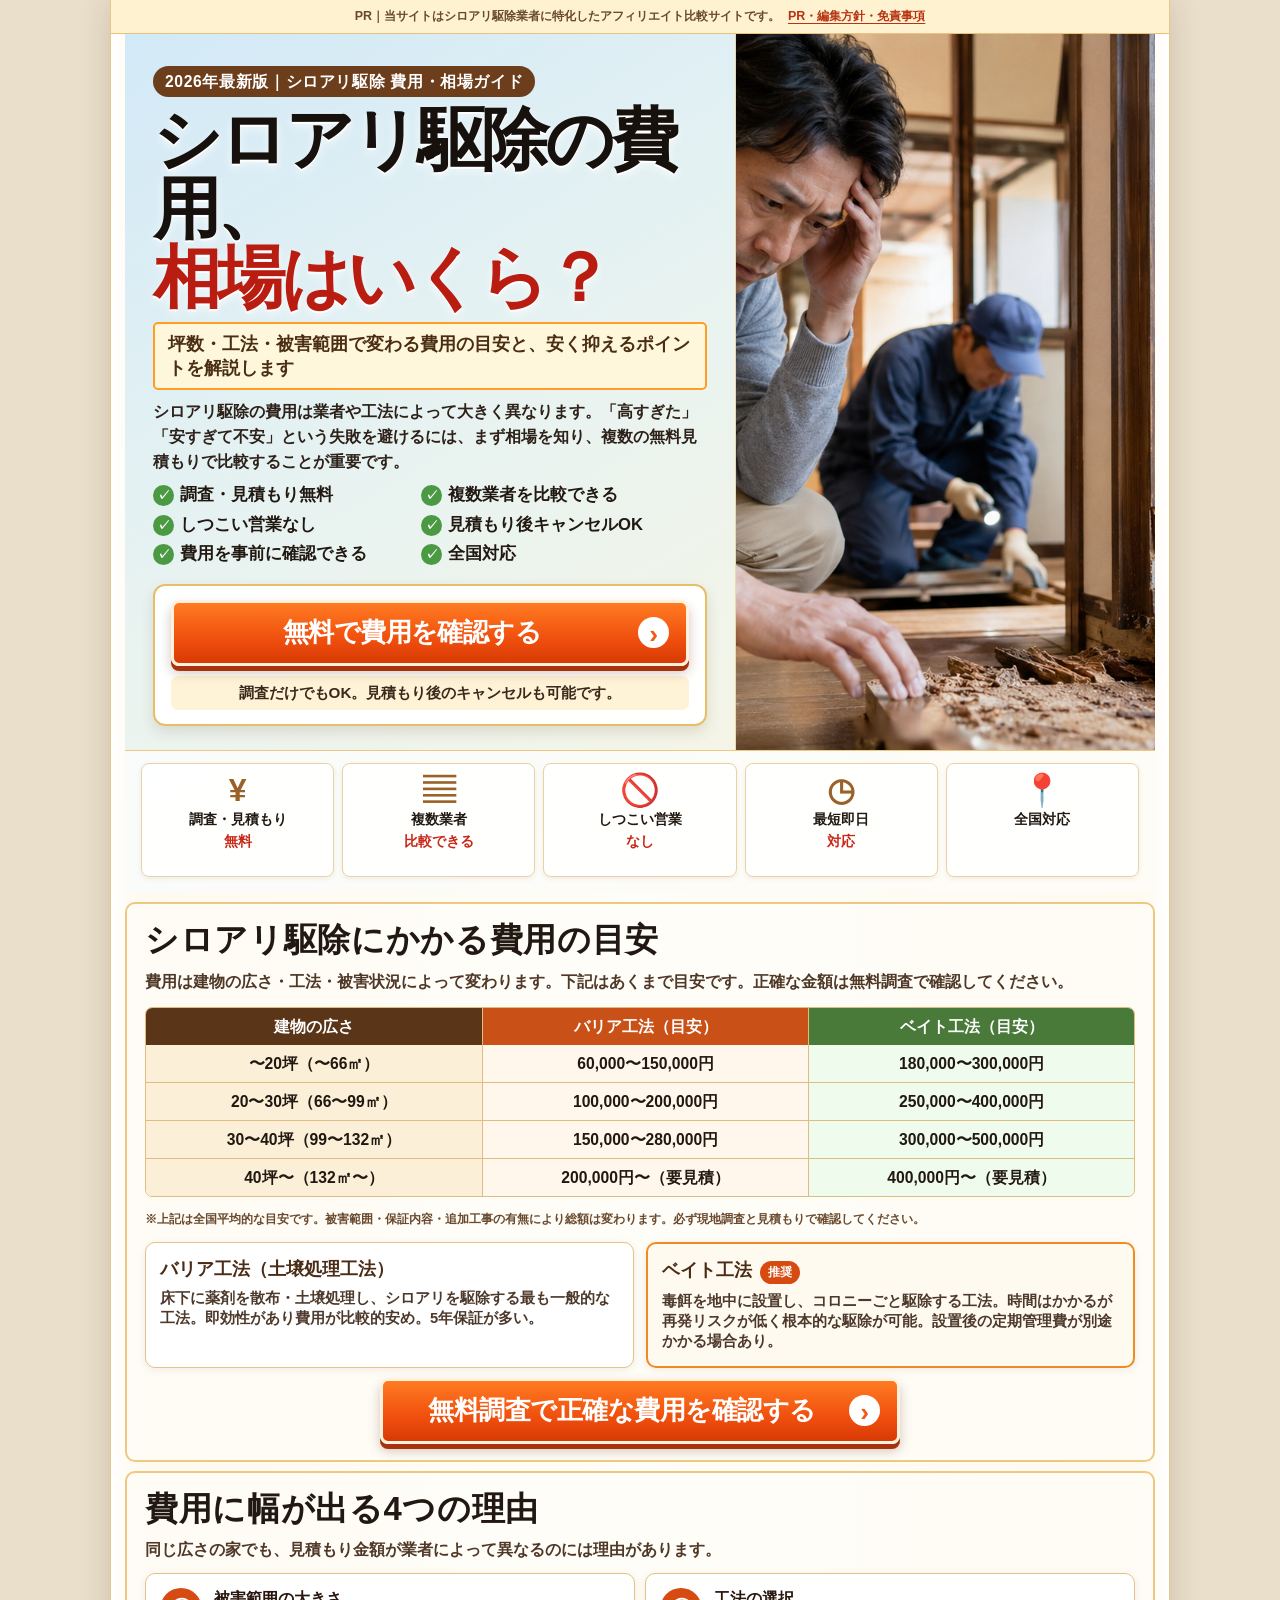
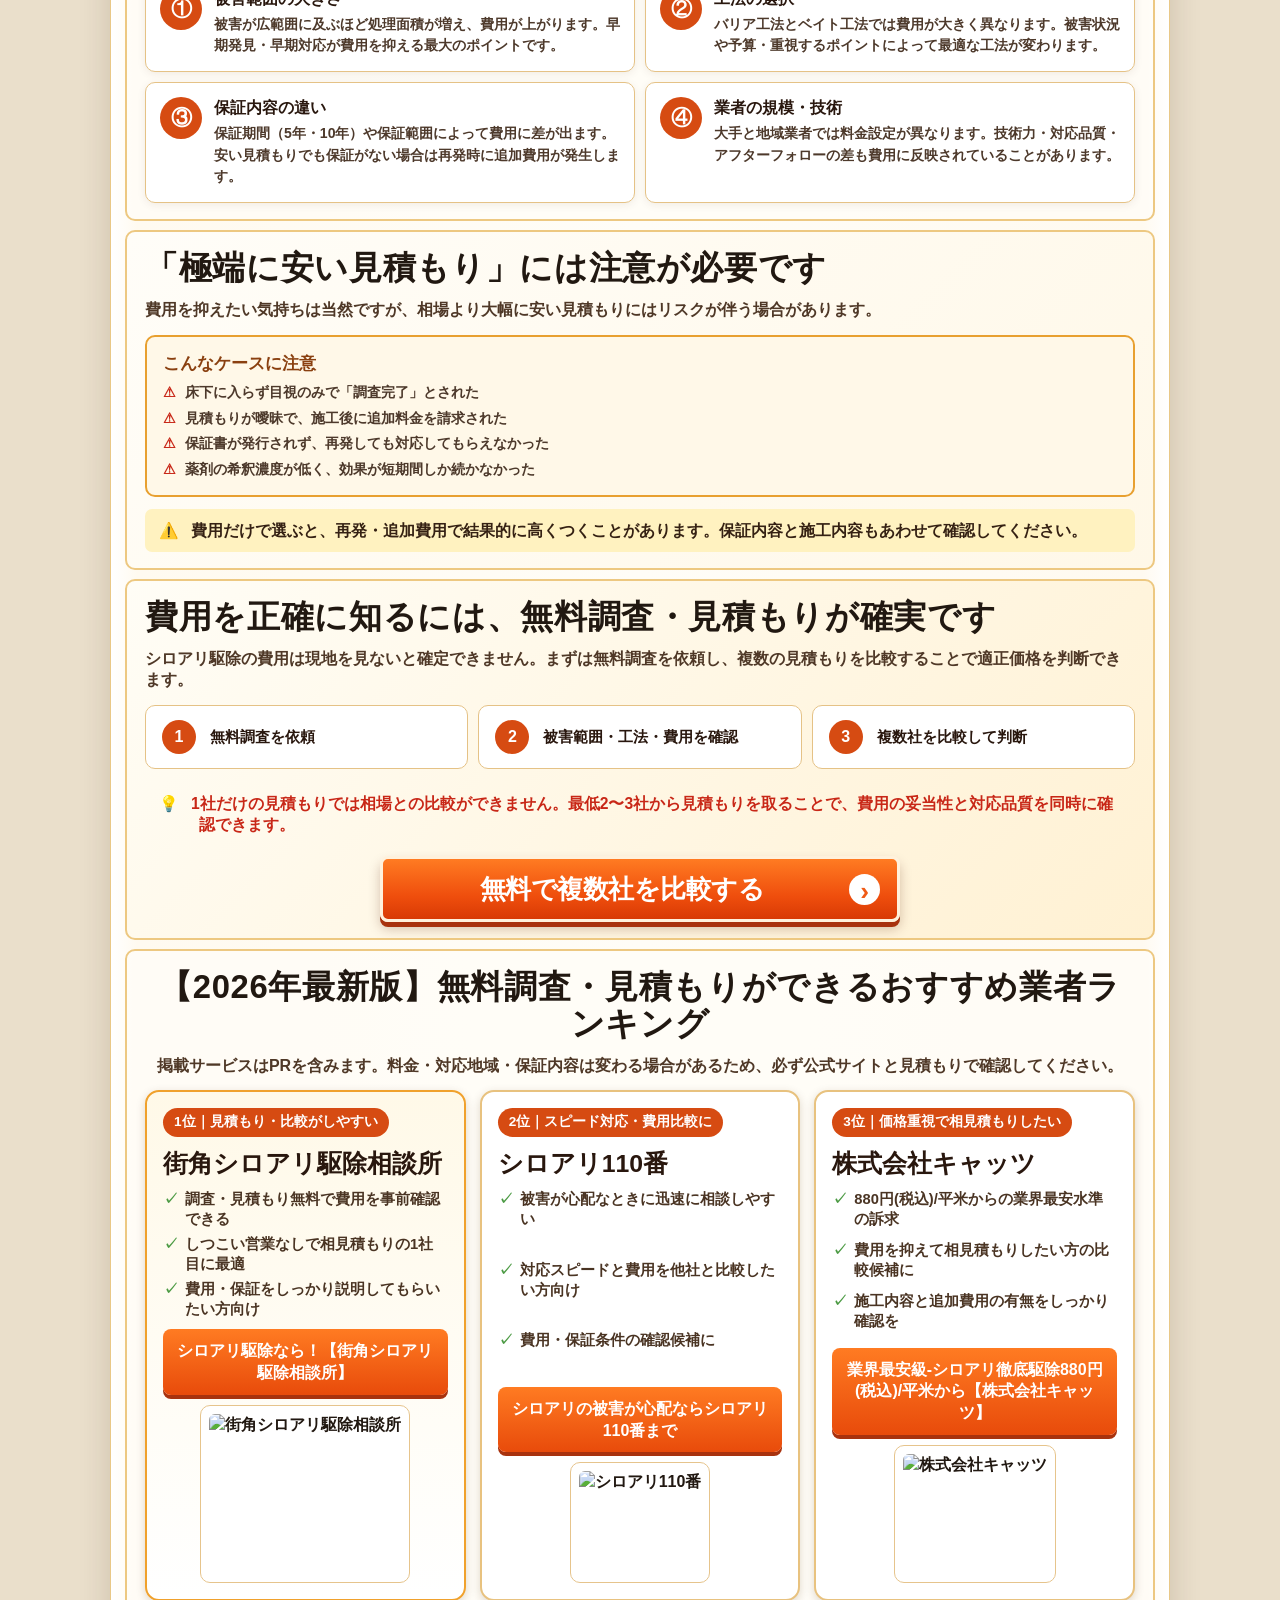
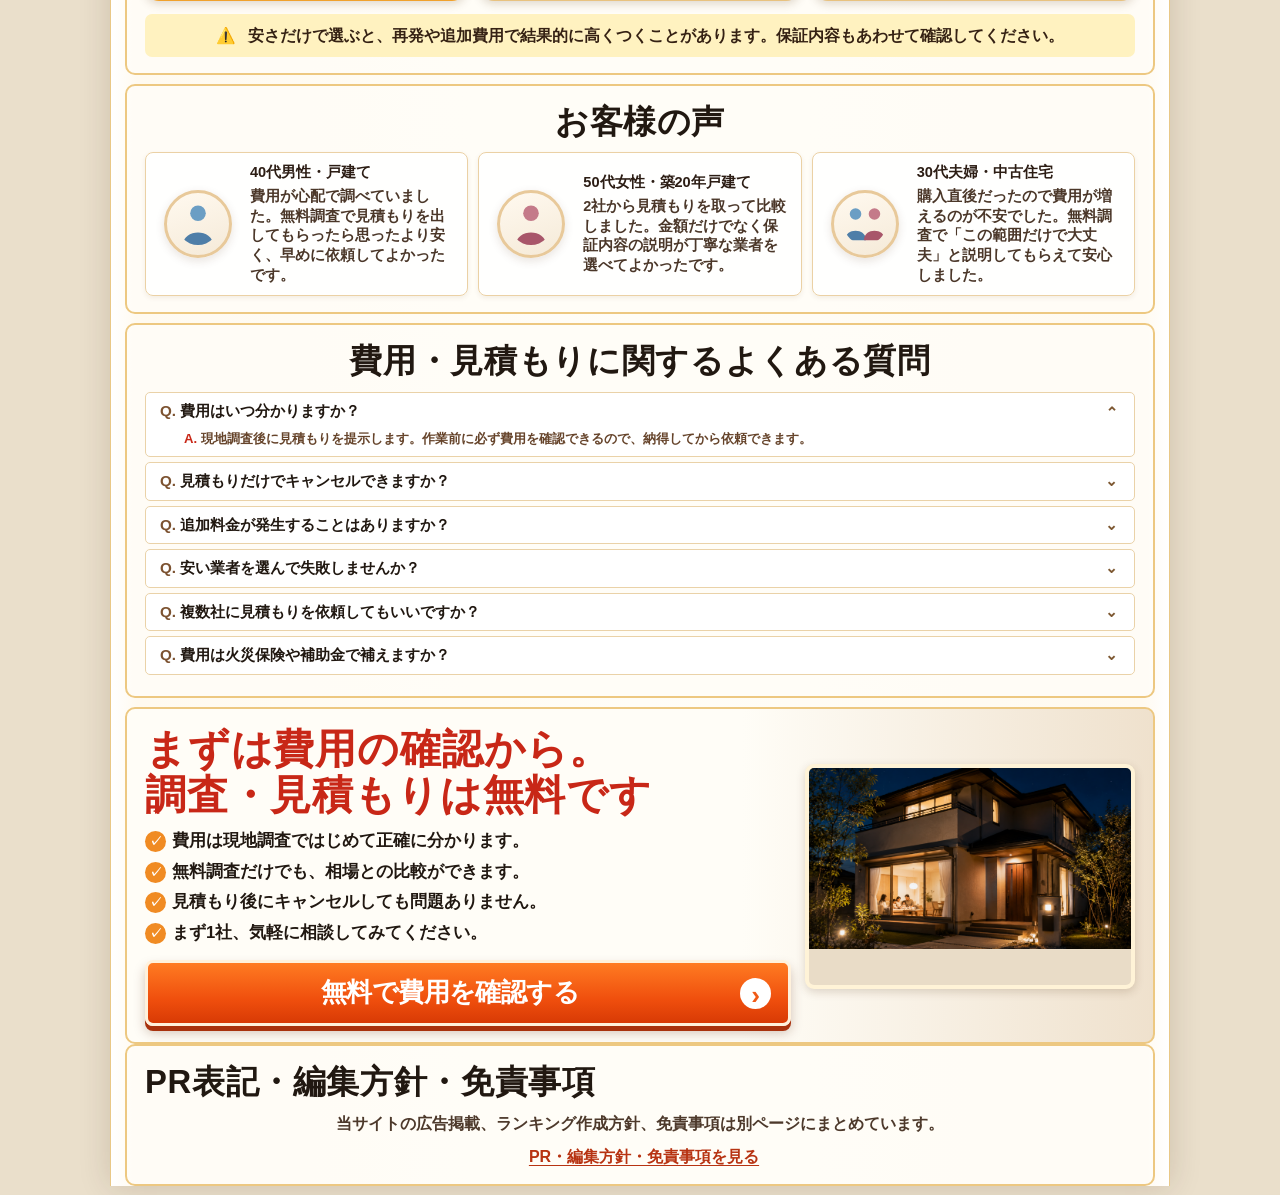
==== cost.html @ bb2f39ac "fix: A8アフィリンクのクリック遷移を確実化（報酬取りこぼし防止） gtag_report_conversion が return false で href 遷移をブロックし、 Google広告タ" ====
<!doctype html>
<html lang="ja">
  <head>
    <meta charset="utf-8" />
    <meta name="viewport" content="width=device-width, initial-scale=1" />
    <meta
      name="description"
      content="シロアリ駆除の費用・相場【2026年最新版】。坪数別・工法別の目安金額、費用が変わる理由、安く抑えるコツを解説。無料調査・見積もり比較はこちら。"
    />
    <title>シロアリ駆除の費用・相場【2026年最新版】いくらかかる？無料見積もり比較</title>
    <!-- Google tag (gtag.js) -->
    <script async src="https://www.googletagmanager.com/gtag/js?id=AW-18146496318"></script>
    <script>
      window.dataLayer = window.dataLayer || [];
      function gtag(){dataLayer.push(arguments);}
      gtag('js', new Date());
      gtag('config', 'AW-18146496318');
      gtag('config', 'G-5M4MMZRL4E');
      function gtag_report_conversion(url) {
        gtag('event', 'conversion', {
          'send_to': 'AW-18146496318/rhz1CN7-rr4cEL6e9sxD'
        });
        gtag('event', 'click', {'event_category': 'affiliate', 'event_label': 'gaichu-cost'});
        // href遷移はブロックしない（A8クリックを確実に飛ばす）
      }
    </script>
    <link rel="stylesheet" href="styles.css" />
    <style>
      /* cost LP 専用 */
      .cost-table { margin: 14px 0; }
      .cost-table th, .cost-table td { font-size: clamp(.78rem, 2.1vw, .98rem); padding: 8px 6px; }
      .cost-table thead th { background: #5a3518; color: #fff; }
      .cost-table thead th:nth-child(2) { background: #c95118; }
      .cost-table thead th:nth-child(3) { background: #4a7a3a; }
      .cost-table tbody td:nth-child(2) { background: rgba(255,238,210,.45); }
      .cost-table tbody td:nth-child(3) { background: rgba(220,245,215,.45); }
      .cost-note { margin: 8px 0 0; color: #6a4a2e; font-size: .78rem; font-weight: 700; }
      .reason-grid { display: grid; gap: 10px; margin-top: 12px; }
      .reason-card { display: flex; gap: 12px; align-items: flex-start; padding: 14px; background: #fff; border: 1px solid #e5c286; border-radius: 10px; box-shadow: 0 2px 8px rgba(78,42,13,.08); }
      .reason-icon { flex: 0 0 auto; display: grid; place-items: center; width: 42px; height: 42px; color: #fff; font-size: 1.3rem; background: #d64b12; border-radius: 50%; }
      .reason-card h3 { margin: 0 0 4px; font-size: 1rem; color: #29170e; }
      .reason-card p { margin: 0; font-size: .88rem; color: #4d392b; font-weight: 700; line-height: 1.55; }
      .warn-box { margin: 14px 0 0; padding: 16px; background: #fff8e8; border: 2px solid #e8a030; border-radius: 10px; }
      .warn-box h3 { margin: 0 0 8px; color: #8a4010; font-size: 1.05rem; }
      .warn-box ul { margin: 0; padding: 0; list-style: none; display: grid; gap: 6px; }
      .warn-box li { position: relative; padding-left: 22px; font-size: .9rem; color: #4d392b; font-weight: 700; }
      .warn-box li::before { position: absolute; left: 0; color: #c82717; content: "⚠"; }
      .cost-flow { display: grid; gap: 10px; margin-top: 14px; counter-reset: step; }
      .cost-flow article { display: flex; gap: 14px; align-items: center; padding: 14px 16px; background: #fff; border: 1px solid #e5c286; border-radius: 10px; counter-increment: step; }
      .cost-flow article::before { content: counter(step); display: grid; place-items: center; flex: 0 0 auto; width: 34px; height: 34px; color: #fff; font-size: 1rem; font-weight: 900; background: #d64b12; border-radius: 50%; }
      .cost-flow span { font-size: .95rem; font-weight: 900; color: #29170e; }
      @media (min-width: 560px) {
        .reason-grid { grid-template-columns: repeat(2, 1fr); }
        .cost-flow { grid-template-columns: repeat(3, 1fr); }
      }
    </style>
  </head>
  <body>
    <main class="page-shell">
      <p class="pr-label">PR｜当サイトはシロアリ駆除業者に特化したアフィリエイト比較サイトです。<a href="disclosure.html">PR・編集方針・免責事項</a></p>

      <!-- ヒーロー -->
      <section class="panel hero" aria-labelledby="hero-title">
        <div class="hero-inner">
          <div class="hero-copy">
            <p class="hero-kicker">2026年最新版｜シロアリ駆除 費用・相場ガイド</p>
            <h1 id="hero-title">シロアリ駆除の費用、<br /><span>相場はいくら？</span></h1>
            <p class="lead-box">坪数・工法・被害範囲で変わる費用の目安と、安く抑えるポイントを解説します</p>
            <p class="body-copy">シロアリ駆除の費用は業者や工法によって大きく異なります。「高すぎた」「安すぎて不安」という失敗を避けるには、まず相場を知り、複数の無料見積もりで比較することが重要です。</p>
            <ul class="hero-checks">
              <li>調査・見積もり無料</li>
              <li>複数業者を比較できる</li>
              <li>しつこい営業なし</li>
              <li>見積もり後キャンセルOK</li>
              <li>費用を事前に確認できる</li>
              <li>全国対応</li>
            </ul>
            <div class="hero-cta">
              <a class="cta-button" href="#affiliate-ranking">無料で費用を確認する</a>
              <small>調査だけでもOK。見積もり後のキャンセルも可能です。</small>
            </div>
          </div>
          <figure class="hero-photo" aria-hidden="true">
            <img src="/images/ファーストビュー.png" alt="" />
          </figure>
        </div>
        <div class="merits" aria-label="サービスの特徴">
          <article><b>¥</b><span>調査・見積もり<br /><em>無料</em></span></article>
          <article><b>▤</b><span>複数業者<br /><em>比較できる</em></span></article>
          <article><b>🚫</b><span>しつこい営業<br /><em>なし</em></span></article>
          <article><b>◷</b><span>最短即日<br /><em>対応</em></span></article>
          <article><b>📍</b><span>全国対応</span></article>
        </div>
      </section>

      <!-- 費用相場早見表 -->
      <section class="panel" aria-labelledby="cost-title">
        <h2 id="cost-title">シロアリ駆除にかかる費用の目安</h2>
        <p class="body-copy">費用は建物の広さ・工法・被害状況によって変わります。下記はあくまで目安です。正確な金額は無料調査で確認してください。</p>
        <div class="cost-table">
          <table>
            <thead>
              <tr>
                <th>建物の広さ</th>
                <th>バリア工法（目安）</th>
                <th>ベイト工法（目安）</th>
              </tr>
            </thead>
            <tbody>
              <tr><th>〜20坪（〜66㎡）</th><td>60,000〜150,000円</td><td>180,000〜300,000円</td></tr>
              <tr><th>20〜30坪（66〜99㎡）</th><td>100,000〜200,000円</td><td>250,000〜400,000円</td></tr>
              <tr><th>30〜40坪（99〜132㎡）</th><td>150,000〜280,000円</td><td>300,000〜500,000円</td></tr>
              <tr><th>40坪〜（132㎡〜）</th><td>200,000円〜（要見積）</td><td>400,000円〜（要見積）</td></tr>
            </tbody>
          </table>
        </div>
        <p class="cost-note">※上記は全国平均的な目安です。被害範囲・保証内容・追加工事の有無により総額は変わります。必ず現地調査と見積もりで確認してください。</p>
        <div class="treatment-grid" style="margin-top:14px;">
          <article>
            <h3>バリア工法（土壌処理工法）</h3>
            <p>床下に薬剤を散布・土壌処理し、シロアリを駆除する最も一般的な工法。即効性があり費用が比較的安め。5年保証が多い。</p>
          </article>
          <article class="recommended">
            <h3>ベイト工法</h3>
            <p>毒餌を地中に設置し、コロニーごと駆除する工法。時間はかかるが再発リスクが低く根本的な駆除が可能。設置後の定期管理費が別途かかる場合あり。</p>
          </article>
        </div>
        <a class="cta-button narrow" href="#affiliate-ranking">無料調査で正確な費用を確認する</a>
      </section>

      <!-- 費用が変わる理由 -->
      <section class="panel" aria-labelledby="reason-title">
        <h2 id="reason-title">費用に幅が出る4つの理由</h2>
        <p class="body-copy">同じ広さの家でも、見積もり金額が業者によって異なるのには理由があります。</p>
        <div class="reason-grid">
          <article class="reason-card">
            <span class="reason-icon">①</span>
            <div>
              <h3>被害範囲の大きさ</h3>
              <p>被害が広範囲に及ぶほど処理面積が増え、費用が上がります。早期発見・早期対応が費用を抑える最大のポイントです。</p>
            </div>
          </article>
          <article class="reason-card">
            <span class="reason-icon">②</span>
            <div>
              <h3>工法の選択</h3>
              <p>バリア工法とベイト工法では費用が大きく異なります。被害状況や予算・重視するポイントによって最適な工法が変わります。</p>
            </div>
          </article>
          <article class="reason-card">
            <span class="reason-icon">③</span>
            <div>
              <h3>保証内容の違い</h3>
              <p>保証期間（5年・10年）や保証範囲によって費用に差が出ます。安い見積もりでも保証がない場合は再発時に追加費用が発生します。</p>
            </div>
          </article>
          <article class="reason-card">
            <span class="reason-icon">④</span>
            <div>
              <h3>業者の規模・技術</h3>
              <p>大手と地域業者では料金設定が異なります。技術力・対応品質・アフターフォローの差も費用に反映されていることがあります。</p>
            </div>
          </article>
        </div>
      </section>

      <!-- 安すぎる業者への注意 -->
      <section class="panel" aria-labelledby="warn-title" style="background:linear-gradient(135deg,#fffdf8,#fff8e8);">
        <h2 id="warn-title">「極端に安い見積もり」には注意が必要です</h2>
        <p class="body-copy">費用を抑えたい気持ちは当然ですが、相場より大幅に安い見積もりにはリスクが伴う場合があります。</p>
        <div class="warn-box">
          <h3>こんなケースに注意</h3>
          <ul>
            <li>床下に入らず目視のみで「調査完了」とされた</li>
            <li>見積もりが曖昧で、施工後に追加料金を請求された</li>
            <li>保証書が発行されず、再発しても対応してもらえなかった</li>
            <li>薬剤の希釈濃度が低く、効果が短期間しか続かなかった</li>
          </ul>
        </div>
        <p class="alert small" style="margin-top:12px;">費用だけで選ぶと、再発・追加費用で結果的に高くつくことがあります。保証内容と施工内容もあわせて確認してください。</p>
      </section>

      <!-- 費用を正確に知るには -->
      <section class="panel quote-compare" aria-labelledby="flow-title">
        <h2 id="flow-title">費用を正確に知るには、無料調査・見積もりが確実です</h2>
        <p class="body-copy">シロアリ駆除の費用は現地を見ないと確定できません。まずは無料調査を依頼し、複数の見積もりを比較することで適正価格を判断できます。</p>
        <div class="cost-flow">
          <article><span>無料調査を依頼</span></article>
          <article><span>被害範囲・工法・費用を確認</span></article>
          <article><span>複数社を比較して判断</span></article>
        </div>
        <p class="hint">1社だけの見積もりでは相場との比較ができません。最低2〜3社から見積もりを取ることで、費用の妥当性と対応品質を同時に確認できます。</p>
        <a class="cta-button narrow" href="#affiliate-ranking">無料で複数社を比較する</a>
      </section>

      <!-- ランキング -->
      <section class="panel affiliate-offers" id="affiliate-ranking" aria-labelledby="affiliate-title">
        <h2 id="affiliate-title">【2026年最新版】無料調査・見積もりができるおすすめ業者ランキング</h2>
        <p class="body-copy">掲載サービスはPRを含みます。料金・対応地域・保証内容は変わる場合があるため、必ず公式サイトと見積もりで確認してください。</p>
        <div class="ranking-list">
          <article class="ranking-card rank-1">
            <p class="rank-label">1位｜見積もり・比較がしやすい</p>
            <h3>街角シロアリ駆除相談所</h3>
            <ul class="mini-points">
              <li>調査・見積もり無料で費用を事前確認できる</li>
              <li>しつこい営業なしで相見積もりの1社目に最適</li>
              <li>費用・保証をしっかり説明してもらいたい方向け</li>
            </ul>
            <a class="ranking-text-link" href="https://px.a8.net/svt/ejp?a8mat=4B5OO9+2DQI7E+5BYA+ZQ80I" rel="nofollow" onclick="gtag_report_conversion('https://px.a8.net/svt/ejp?a8mat=4B5OO9+2DQI7E+5BYA+ZQ80I')">シロアリ駆除なら！【街角シロアリ駆除相談所】</a>
            <img class="tracking-pixel" border="0" width="1" height="1" src="https://www19.a8.net/0.gif?a8mat=4B5OO9+2DQI7E+5BYA+ZQ80I" alt="" />
            <a class="banner-link" href="https://px.a8.net/svt/ejp?a8mat=4B5OO9+2DQI7E+5BYA+ZRALD" rel="nofollow" onclick="gtag_report_conversion('https://px.a8.net/svt/ejp?a8mat=4B5OO9+2DQI7E+5BYA+ZRALD')"><img border="0" width="300" height="250" alt="街角シロアリ駆除相談所" src="https://www23.a8.net/svt/bgt?aid=260605737144&wid=004&eno=01&mid=s00000024877006006000&mc=1" /></a>
            <img class="tracking-pixel" border="0" width="1" height="1" src="https://www13.a8.net/0.gif?a8mat=4B5OO9+2DQI7E+5BYA+ZRALD" alt="" />
          </article>
          <article class="ranking-card rank-2">
            <p class="rank-label">2位｜スピード対応・費用比較に</p>
            <h3>シロアリ110番</h3>
            <ul class="mini-points">
              <li>被害が心配なときに迅速に相談しやすい</li>
              <li>対応スピードと費用を他社と比較したい方向け</li>
              <li>費用・保証条件の確認候補に</li>
            </ul>
            <a class="ranking-text-link" href="https://px.a8.net/svt/ejp?a8mat=4B5OO9+2EXDEY+39GM+HX5B6" rel="nofollow" onclick="gtag_report_conversion('https://px.a8.net/svt/ejp?a8mat=4B5OO9+2EXDEY+39GM+HX5B6')">シロアリの被害が心配ならシロアリ110番まで</a>
            <img class="tracking-pixel" border="0" width="1" height="1" src="https://www15.a8.net/0.gif?a8mat=4B5OO9+2EXDEY+39GM+HX5B6" alt="" />
            <a class="banner-link" href="https://px.a8.net/svt/ejp?a8mat=4B5OO9+2EXDEY+39GM+HWI5T" rel="nofollow" onclick="gtag_report_conversion('https://px.a8.net/svt/ejp?a8mat=4B5OO9+2EXDEY+39GM+HWI5T')"><img border="0" width="300" height="250" alt="シロアリ110番" src="https://www22.a8.net/svt/bgt?aid=260605737146&wid=004&eno=01&mid=s00000015223003007000&mc=1" /></a>
            <img class="tracking-pixel" border="0" width="1" height="1" src="https://www18.a8.net/0.gif?a8mat=4B5OO9+2EXDEY+39GM+HWI5T" alt="" />
          </article>
          <article class="ranking-card rank-3">
            <p class="rank-label">3位｜価格重視で相見積もりしたい</p>
            <h3>株式会社キャッツ</h3>
            <ul class="mini-points">
              <li>880円(税込)/平米からの業界最安水準の訴求</li>
              <li>費用を抑えて相見積もりしたい方の比較候補に</li>
              <li>施工内容と追加費用の有無をしっかり確認を</li>
            </ul>
            <a class="ranking-text-link" href="https://px.a8.net/svt/ejp?a8mat=4B5OO9+2EBXT6+58FW+5YJRM" rel="nofollow" onclick="gtag_report_conversion('https://px.a8.net/svt/ejp?a8mat=4B5OO9+2EBXT6+58FW+5YJRM')">業界最安級-シロアリ徹底駆除880円(税込)/平米から【株式会社キャッツ】</a>
            <img class="tracking-pixel" border="0" width="1" height="1" src="https://www10.a8.net/0.gif?a8mat=4B5OO9+2EBXT6+58FW+5YJRM" alt="" />
            <a class="banner-link" href="https://px.a8.net/svt/ejp?a8mat=4B5OO9+2EBXT6+58FW+63H8H" rel="nofollow" onclick="gtag_report_conversion('https://px.a8.net/svt/ejp?a8mat=4B5OO9+2EBXT6+58FW+63H8H')"><img border="0" width="300" height="250" alt="株式会社キャッツ" src="https://www29.a8.net/svt/bgt?aid=260605737145&wid=004&eno=01&mid=s00000024422001024000&mc=1" /></a>
            <img class="tracking-pixel" border="0" width="1" height="1" src="https://www14.a8.net/0.gif?a8mat=4B5OO9+2EBXT6+58FW+63H8H" alt="" />
          </article>
        </div>
        <p class="alert small">安さだけで選ぶと、再発や追加費用で結果的に高くつくことがあります。保証内容もあわせて確認してください。</p>
      </section>

      <!-- お客様の声 -->
      <section class="panel voices" aria-labelledby="voices-title">
        <h2 id="voices-title">お客様の声</h2>
        <div class="voice-grid">
          <article>
            <svg class="avatar-svg" viewBox="0 0 60 70" xmlns="http://www.w3.org/2000/svg" aria-hidden="true">
              <circle cx="30" cy="17" r="13" fill="#6b9ec4"/>
              <path d="M5 70 C5 42 55 42 55 70Z" fill="#4e7ea8"/>
            </svg>
            <p><b>40代男性・戸建て</b>費用が心配で調べていました。無料調査で見積もりを出してもらったら思ったより安く、早めに依頼してよかったです。</p>
          </article>
          <article>
            <svg class="avatar-svg" viewBox="0 0 60 70" xmlns="http://www.w3.org/2000/svg" aria-hidden="true">
              <circle cx="30" cy="17" r="13" fill="#c47a89"/>
              <path d="M5 70 C5 42 55 42 55 70Z" fill="#a8566a"/>
            </svg>
            <p><b>50代女性・築20年戸建て</b>2社から見積もりを取って比較しました。金額だけでなく保証内容の説明が丁寧な業者を選べてよかったです。</p>
          </article>
          <article>
            <svg class="avatar-svg" viewBox="0 0 80 70" xmlns="http://www.w3.org/2000/svg" aria-hidden="true">
              <circle cx="22" cy="16" r="11" fill="#6b9ec4"/>
              <path d="M2 66 C2 42 42 42 42 66Z" fill="#4e7ea8"/>
              <circle cx="58" cy="16" r="11" fill="#c47a89"/>
              <path d="M38 66 C38 42 78 42 78 66Z" fill="#a8566a"/>
            </svg>
            <p><b>30代夫婦・中古住宅</b>購入直後だったので費用が増えるのが不安でした。無料調査で「この範囲だけで大丈夫」と説明してもらえて安心しました。</p>
          </article>
        </div>
      </section>

      <!-- FAQ（費用寄り） -->
      <section class="panel faq" aria-labelledby="faq-title">
        <h2 id="faq-title">費用・見積もりに関するよくある質問</h2>
        <details open><summary>費用はいつ分かりますか？</summary><p>現地調査後に見積もりを提示します。作業前に必ず費用を確認できるので、納得してから依頼できます。</p></details>
        <details><summary>見積もりだけでキャンセルできますか？</summary><p>はい、可能です。見積もりを受け取ったあと、断っても問題ありません。費用確認だけの依頼も歓迎しています。</p></details>
        <details><summary>追加料金が発生することはありますか？</summary><p>信頼できる業者は作業前にすべての費用を提示します。ただし、施工中に予想外の被害が見つかった場合は説明のうえ追加見積もりを出します。事前に「追加料金はどんなケースで発生するか」を確認しておくと安心です。</p></details>
        <details><summary>安い業者を選んで失敗しませんか？</summary><p>価格だけで選ぶと、保証なし・再発・追加費用というリスクがあります。費用と保証内容・施工範囲をあわせて比較することで、トータルでお得な業者を選べます。</p></details>
        <details><summary>複数社に見積もりを依頼してもいいですか？</summary><p>もちろんです。むしろ2〜3社の比較を推奨しています。費用・対応の丁寧さ・保証内容を見比べることで適切な判断ができます。</p></details>
        <details><summary>費用は火災保険や補助金で補えますか？</summary><p>一部の自治体では防蟻工事に補助金制度がある場合があります。また、台風・災害による被害の場合は火災保険が適用されることも。詳しくは各自治体・保険会社にお問い合わせください。</p></details>
      </section>

      <!-- クロージング -->
      <section class="panel closing" id="contact" aria-labelledby="closing-title">
        <div>
          <h2 id="closing-title">まずは費用の確認から。<br />調査・見積もりは無料です</h2>
          <ul class="orange-checks">
            <li>費用は現地調査ではじめて正確に分かります。</li>
            <li>無料調査だけでも、相場との比較ができます。</li>
            <li>見積もり後にキャンセルしても問題ありません。</li>
            <li>まず1社、気軽に相談してみてください。</li>
          </ul>
          <a class="cta-button" href="#affiliate-ranking">無料で費用を確認する</a>
        </div>
        <figure class="photo-card closing-photo" aria-hidden="true">
          <img src="/images/最終CTA.png" alt="" />
        </figure>
      </section>

      <section class="panel disclosure-link" aria-labelledby="disclosure-link-title">
        <h2 id="disclosure-link-title">PR表記・編集方針・免責事項</h2>
        <p>当サイトの広告掲載、ランキング作成方針、免責事項は別ページにまとめています。</p>
        <a class="text-link" href="disclosure.html">PR・編集方針・免責事項を見る</a>
      </section>
    </main>
  </body>
</html>
---- styles.css ----
:root {
  --paper: #fffaf0;
  --cream: #fff5dd;
  --line: #edc881;
  --brown: #5a3518;
  --dark: #211811;
  --red: #c82717;
  --orange: #f05a16;
  --orange-dark: #d94209;
  --green: #4b9a43;
  --muted: #6d5b4b;
  --shadow: 0 3px 10px rgba(78, 42, 13, 0.18);
}

* { box-sizing: border-box; }

html { scroll-behavior: smooth; }

body {
  margin: 0;
  color: var(--dark);
  font-family: "Arial", "Hiragino Kaku Gothic ProN", "Yu Gothic", Meiryo, sans-serif;
  font-weight: 700;
  line-height: 1.35;
  background: #eadfcb;
}

a { color: inherit; text-decoration: none; }

.page-shell {
  width: min(100%, 1060px);
  margin: 0 auto;
  background: linear-gradient(90deg, #fff 0, var(--paper) 2.5%, #fffdf7 50%, var(--paper) 97.5%, #fff 100%);
  border-left: 1px solid #e9c887;
  border-right: 1px solid #e9c887;
  box-shadow: 0 0 30px rgba(55, 34, 14, 0.16);
}

.panel {
  position: relative;
  margin: 0 10px 9px;
  padding: 16px 12px 14px;
  overflow: hidden;
  background: rgba(255, 253, 247, 0.88);
  border: 2px solid var(--line);
  border-radius: 10px;
}

h1, h2, h3, p, ul, figure { margin-top: 0; }

h2 {
  margin-bottom: 12px;
  padding-left: 50px;
  font-size: clamp(1.35rem, 5vw, 2.05rem);
  line-height: 1.12;
  letter-spacing: .02em;
  text-align: left;
}

.body-copy {
  margin-bottom: 10px;
  color: #4f3827;
  font-size: clamp(.86rem, 2.4vw, 1rem);
}

.hero {
  min-height: 620px;
  margin: 0 0 9px;
  padding: 15px 12px 11px;
  border: 0;
  border-radius: 0;
  background:
    radial-gradient(circle at 72% 8%, rgba(255,255,255,.84) 0 11%, transparent 28%),
    linear-gradient(105deg, rgba(255,255,255,.98) 0 42%, rgba(255,255,255,.64) 55%, transparent 66%),
    linear-gradient(#cfe7f8 0 32%, #eef5f4 48%, #fff6df 100%);
}

.hero-copy { position: relative; z-index: 2; max-width: 650px; padding: 8px 0 0 58px; }

.hero h1 {
  margin-bottom: 9px;
  font-size: clamp(2rem, 7.2vw, 3.75rem);
  line-height: 1.05;
  letter-spacing: -.05em;
  text-shadow: 2px 2px 0 rgba(255,255,255,.82);
}

.hero h1 span { color: var(--red); }

.lead-box {
  display: inline-block;
  margin-bottom: 10px;
  padding: 8px 13px;
  color: #4a2d12;
  font-size: clamp(.88rem, 2.5vw, 1.12rem);
  background: #fff7dc;
  border: 2px solid #ff9d25;
  border-radius: 5px;
}

.hero-checks,
.orange-checks {
  display: grid;
  gap: 8px 20px;
  padding: 0;
  list-style: none;
}

.hero-checks { grid-template-columns: repeat(2, minmax(150px, 1fr)); max-width: 600px; }

.hero-checks li,
.orange-checks li {
  position: relative;
  padding-left: 27px;
  font-size: clamp(.92rem, 2.35vw, 1.04rem);
}

.hero-checks li::before,
.orange-checks li::before {
  position: absolute;
  left: 0;
  top: 1px;
  display: grid;
  width: 21px;
  height: 21px;
  place-items: center;
  color: #fff;
  font-size: 13px;
  line-height: 1;
  content: "✓";
  background: var(--green);
  border-radius: 50%;
}

.orange-checks li::before { background: #f08b23; }

.hero-visual { position: absolute; inset: 0; pointer-events: none; }


.termite-photo {
  position: relative;
  overflow: hidden;
  background:
    radial-gradient(ellipse at 20% 55%, rgba(0,0,0,.18) 0 7%, transparent 8%),
    repeating-linear-gradient(22deg, #8a572f 0 16px, #6c421f 17px 26px, #b57a42 27px 38px);
  border: 5px solid #fff4e0;
  box-shadow: var(--shadow);
}

.termite-photo.large {
  position: absolute;
  right: 248px;
  top: 250px;
  width: 260px;
  height: 230px;
  border-radius: 50%;
}


.merits {
  position: absolute;
  z-index: 4;
  left: 20px;
  right: 430px;
  bottom: 20px;
  display: grid;
  grid-template-columns: repeat(5, 1fr);
  gap: 7px;
}

.merits article,
.icon-grid article,
.voice-grid article {
  background: rgba(255,255,255,.92);
  border: 1px solid #ebd1a5;
  border-radius: 8px;
  box-shadow: 0 2px 5px rgba(97,58,18,.08);
}

.merits article { min-height: 114px; padding: 9px 4px; text-align: center; }
.merits b { display: block; color: #9a6129; font-size: 2rem; line-height: 1.1; }
.merits span { font-size: .88rem; }
.merits em { color: var(--red); font-style: normal; }

.hero-cta {
  position: absolute;
  z-index: 5;
  right: 10px;
  bottom: 25px;
  width: 415px;
  text-align: center;
}

.cta-button {
  position: relative;
  display: inline-flex;
  align-items: center;
  justify-content: center;
  min-height: 68px;
  width: min(100%, 500px);
  padding: 12px 60px 12px 24px;
  color: #fff;
  font-size: clamp(1.1rem, 3.6vw, 1.65rem);
  font-weight: 900;
  letter-spacing: -.02em;
  text-align: center;
  background: linear-gradient(#ff7b22, #ef4e0d 62%, #d83a05);
  border: 3px solid #fff1dc;
  border-radius: 8px;
  box-shadow: 0 5px 0 #a8320e, 0 7px 12px rgba(87,32,5,.25);
  transition: transform .18s ease, filter .18s ease, box-shadow .18s ease;
}

.cta-button::after {
  position: absolute;
  right: 17px;
  display: grid;
  width: 31px;
  height: 31px;
  place-items: center;
  color: var(--orange);
  content: "›";
  background: #fff;
  border-radius: 50%;
}

.cta-button:hover,
.cta-button:focus-visible {
  transform: translateY(3px);
  filter: saturate(1.18) brightness(1.05);
  box-shadow: 0 2px 0 #a8320e, 0 4px 9px rgba(87,32,5,.22);
}

.hero-cta small { display: block; margin-top: 12px; color: #5c4030; font-size: .95rem; }

.worries h2,
.facts h2,
.stats h2,
.voices h2,
.faq h2 { text-align: center; }

.check-columns {
  display: grid;
  grid-template-columns: 1fr;
  gap: 9px;
}

.check-columns ul {
  margin: 0;
  padding: 8px 14px;
  list-style: none;
  background: rgba(255,255,255,.72);
  border: 1px solid #ecd6ae;
  border-radius: 8px;
}

.check-columns li {
  position: relative;
  padding: 8px 0 8px 34px;
  border-bottom: 1px solid #eadcc2;
  font-size: .95rem;
}

.check-columns li:last-child { border-bottom: 0; }
.check-columns li::before { position: absolute; left: 0; color: var(--red); content: "☑"; font-size: 1.35rem; line-height: 1; }

.alert,
.hint {
  margin: 13px 0 0;
  padding: 11px 14px 11px 54px;
  color: #352113;
  font-size: clamp(1rem, 3vw, 1.45rem);
  background: #fff2c0;
  border-radius: 7px;
}
.alert::before,
.hint::before { margin-left: -40px; margin-right: 12px; content: "⚠️"; }
.hint { color: var(--red); font-size: .98rem; background: transparent; }
.hint::before { content: "💡"; }
.alert.small { font-size: .98rem; }

.split-grid,
.points-layout,
.closing { display: grid; gap: 14px; }

.damage-gallery {
  display: grid;
  grid-template-columns: repeat(2, 1fr);
  gap: 8px;
}

.wood-card {
  overflow: hidden;
  margin: 0;
  background: #fff;
  border: 1px solid #e0cba6;
  border-radius: 7px;
  text-align: center;
}

.wood-card figcaption { padding: 7px 3px; color: #6b3c1d; font-size: .83rem; }

.red-message { color: var(--red); font-size: clamp(1.05rem, 3.1vw, 1.5rem); line-height: 1.28; }
.narrow { display: flex; margin: 10px auto 0; }

.icon-grid { display: grid; gap: 8px; }
.icon-grid article { padding: 13px 8px; text-align: center; }
.icon-grid b { display: block; color: #6e9f48; font-size: 3rem; line-height: 1; }
.icon-grid article:nth-child(2) b { color: #8db7d2; }
.icon-grid article:nth-child(4) b { color: #dc762c; }
.icon-grid article:nth-child(5) b { color: #ca7773; }
.icon-grid h3 { margin: 8px 0 7px; font-size: 1rem; line-height: 1.2; }
.icon-grid p { margin: 0; color: #4b3628; font-size: .82rem; font-weight: 700; }

.compare-layout { display: grid; gap: 13px; align-items: stretch; }
table { width: 100%; border-collapse: separate; border-spacing: 0; overflow: hidden; font-size: clamp(.78rem, 2.2vw, 1.05rem); text-align: center; background: #fff; border: 1px solid #dfbc80; border-radius: 7px; }
th, td { padding: 6px 4px; border-right: 1px solid #dfbc80; border-bottom: 1px solid #dfbc80; }
th:last-child, td:last-child { border-right: 0; }
tr:last-child th, tr:last-child td { border-bottom: 0; }
thead th { color: #fff; background: #c95118; }
thead th:first-child { background: #896b43; }
thead th:last-child { background: #5d3a1d; }
tbody th { background: #fbf0d7; }


.compact { grid-template-columns: 1fr; }
.stats-grid strong { display: block; color: var(--red); font-size: 1.9rem; }
.note { margin: 9px 0 0; color: #76583e; font-size: .78rem; text-align: center; }

.voice-grid { display: grid; gap: 10px; }
.voice-grid article { display: grid; grid-template-columns: 86px 1fr; gap: 10px; align-items: center; min-height: 130px; padding: 10px; }
.voice-grid p { margin: 0; color: #4b3729; font-size: .91rem; }
.voice-grid b { display: block; color: #2c1d14; margin-bottom: 4px; }
.avatar {
  display: block;
  width: 78px;
  height: 88px;
  border-radius: 50% 50% 18px 18px;
  background:
    radial-gradient(circle at 50% 28%, #f0c199 0 22%, transparent 22.5%),
    radial-gradient(circle at 50% 16%, #2a2521 0 19%, transparent 19.5%),
    linear-gradient(#fff 42%, #76996d 42%);
}
.avatar.female { background: radial-gradient(circle at 50% 28%, #efc49d 0 22%, transparent 22.5%), radial-gradient(circle at 50% 18%, #876143 0 25%, transparent 25.5%), linear-gradient(#fff 43%, #c98268 43%); }
.avatar.couple-icon { background: radial-gradient(circle at 33% 29%, #efc49d 0 15%, transparent 15.5%), radial-gradient(circle at 67% 28%, #f0c199 0 15%, transparent 15.5%), linear-gradient(90deg, #d97f5d 0 50%, #81a864 50%); }

.faq details { background: #fff; border: 1px solid #ead2a8; border-radius: 5px; margin-bottom: 5px; }
.faq summary { position: relative; cursor: pointer; padding: 8px 44px 8px 14px; font-size: .95rem; list-style: none; }
.faq summary::-webkit-details-marker { display: none; }
.faq summary::before { color: #7c5230; content: "Q. "; }
.faq summary::after { position: absolute; right: 16px; content: "⌄"; color: #7d5832; }
.faq details[open] summary::after { transform: rotate(180deg); }
.faq p { margin: 0; padding: 0 14px 9px 38px; color: #66442b; font-size: .82rem; font-weight: 700; }
.faq p::before { color: var(--red); content: "A. "; font-weight: 900; }

.closing { margin-bottom: 0; background: linear-gradient(90deg, #fffdf7 0 60%, #efe1cd 100%); }
.closing h2 { padding-left: 50px; color: var(--red); font-size: clamp(1.7rem, 5.8vw, 2.55rem); }
.closing-photo {
  min-height: 200px;
  background:
    radial-gradient(circle at 30% 32%, #edc399 0 9%, transparent 9.5%),
    radial-gradient(circle at 31% 23%, #8b5638 0 10%, transparent 10.5%),
    radial-gradient(circle at 64% 30%, #edc399 0 8%, transparent 8.5%),
    radial-gradient(circle at 64% 21%, #252525 0 9%, transparent 9.5%),
    linear-gradient(90deg, #efe2d0 0 46%, #f4f8f5 46% 100%);
}

@media (min-width: 560px) {
  .panel { margin-left: 14px; margin-right: 14px; padding: 18px 18px 16px; }
  .check-columns { grid-template-columns: 1fr 1fr; }
  .damage-gallery { grid-template-columns: repeat(4, 1fr); }
  .icon-grid { grid-template-columns: repeat(3, 1fr); }
  .voice-grid { grid-template-columns: repeat(3, 1fr); }
  .voice-grid article { grid-template-columns: 84px 1fr; }
}

@media (min-width: 760px) {
  .hero { min-height: 610px; }
  .split-grid { grid-template-columns: .9fr 1.35fr; align-items: start; }
  .compare-layout { grid-template-columns: 1fr 270px; }
  .points-layout { grid-template-columns: 1fr 320px; align-items: center; }
  .closing { grid-template-columns: 1fr 330px; align-items: center; }
  .five { grid-template-columns: repeat(5, 1fr); }
  .stats-grid { grid-template-columns: repeat(6, 1fr); }
  .compact { grid-template-columns: repeat(2, minmax(210px, 1fr)); }
}

@media (max-width: 900px) {
  .hero { padding-bottom: 350px; }
  .hero-copy { max-width: 100%; padding-left: 50px; }
  .merits { left: 10px; right: 10px; bottom: 165px; grid-template-columns: repeat(5, 1fr); }
  .hero-cta { left: 10px; right: 10px; bottom: 20px; width: auto; }
}

@media (max-width: 559px) {
  .page-shell { border: 0; }
  .panel { margin-left: 7px; margin-right: 7px; }
  h2 { padding-left: 42px; }
  .hero { min-height: 770px; padding-bottom: 330px; }
  .hero-copy { padding-left: 44px; }
  .hero h1 { font-size: clamp(1.92rem, 9vw, 2.65rem); }
  .hero-checks { grid-template-columns: 1fr; gap: 5px; }
  .merits { bottom: 150px; grid-template-columns: repeat(5, 1fr); gap: 4px; }
  .merits article { min-height: 82px; padding: 5px 2px; }
  .merits b { font-size: 1.35rem; }
  .merits span { font-size: .62rem; line-height: 1.15; }
  .cta-button { min-height: 58px; padding-left: 14px; padding-right: 46px; }
  .cta-button::after { right: 10px; width: 26px; height: 26px; }
  .hero-cta small { font-size: .75rem; }
  .icon-grid { grid-template-columns: 1fr; }
  .voice-grid article { grid-template-columns: 74px 1fr; }
  .avatar { width: 68px; height: 78px; }
}

/* Real photo integration. */
img {
  display: block;
  max-width: 100%;
}

.hero-visual img,
.photo-card img,
.wood-card img {
  width: 100%;
  height: 100%;
  object-fit: cover;
}

.hero-house,
.hero-couple {
  position: absolute;
  display: block;
  border: 4px solid rgba(255, 250, 235, 0.95);
  box-shadow: 0 12px 24px rgba(63, 34, 12, 0.28);
}

.hero-house {
  top: 0;
  right: 205px;
  width: 470px;
  height: 262px;
  object-position: center;
  clip-path: polygon(5% 0, 100% 0, 100% 86%, 0 100%, 0 18%);
  filter: saturate(1.04) contrast(1.03);
}

.hero-couple {
  top: 45px;
  right: 12px;
  width: 340px;
  height: 435px;
  object-position: 50% 45%;
  border-radius: 22px 22px 0 0;
  filter: drop-shadow(0 4px 4px rgba(0, 0, 0, 0.22));
}

.termite-photo.large {
  display: block;
  right: 255px;
  top: 255px;
  width: 280px;
  height: 225px;
  margin: 0;
  border: 6px solid #fff4e0;
  background: #6c421f;
}

.termite-photo.large img {
  object-position: center;
}

.wood-card img {
  min-height: 132px;
  aspect-ratio: 1 / 1.18;
  object-position: center;
}

.wood-card.pillar img { object-position: 45% 50%; }
.wood-card.chips img { object-position: 50% 58%; }
.wood-card.termites img { object-position: center; }


.photo-card {
  min-height: 225px;
  margin: 0;
  overflow: hidden;
  border: 4px solid #fff3d7;
  border-radius: 9px;
  box-shadow: var(--shadow);
  background: #e9dcc7;
}

.inspector,
.consult,
.closing-photo {
  background: #e9dcc7;
  box-shadow: var(--shadow);
}

.inspector img { object-position: 25% 55%; }
.consult img { object-position: 52% 40%; }
.closing-photo img { object-position: 42% 45%; }

.photo-credit {
  margin: 0;
  padding: 2px 14px 8px;
  color: #8d7159;
  font-size: 0.68rem;
  text-align: right;
}

@media (max-width: 900px) {
  .hero-house {
    right: auto;
    left: 38%;
    width: 350px;
    height: 210px;
    opacity: .55;
  }

  .hero-couple {
    top: 206px;
    right: 6px;
    width: 255px;
    height: 285px;
  }

  .termite-photo.large {
    left: 12px;
    right: auto;
    top: 350px;
    width: 220px;
    height: 185px;
  }
}

@media (max-width: 559px) {
  .hero-house {
    left: 28%;
    top: 88px;
    width: 300px;
    height: 185px;
  }

  .hero-couple {
    top: 292px;
    right: -16px;
    width: 225px;
    height: 260px;
  }

  .termite-photo.large {
    top: 440px;
    width: 180px;
    height: 155px;
  }

  .wood-card img {
    min-height: 120px;
  }
}

/* Requested cleanup and affiliate/photo refinements. */
h2,
.closing h2 {
  padding-left: 0;
}

.hero-copy {
  max-width: min(680px, calc(100% - 26px));
  padding: 20px clamp(16px, 3vw, 26px);
  background: linear-gradient(90deg, rgba(255, 255, 255, 0.96) 0 74%, rgba(255, 255, 255, 0.78) 100%);
  border: 2px solid rgba(237, 200, 129, 0.95);
  border-radius: 14px;
  box-shadow: 0 14px 26px rgba(76, 42, 15, 0.18);
  backdrop-filter: blur(2px);
}

.hero h1 {
  color: #17110d;
  text-shadow: 0 2px 0 #fff, 0 4px 10px rgba(255, 255, 255, 0.7);
}

.hero h1 span {
  color: #b91d12;
}

.hero-copy .body-copy {
  color: #2d2119;
}

.hero-house {
  opacity: 0.86;
}

.hero-couple {
  opacity: 0.94;
}

.tracking-pixel {
  position: absolute;
  width: 1px !important;
  height: 1px !important;
  overflow: hidden;
  opacity: 0;
  pointer-events: none;
}

.affiliate-offers {
  text-align: center;
}

.affiliate-offers h2 {
  text-align: center;
}

.affiliate-grid {
  display: grid;
  grid-template-columns: 1fr;
  gap: 14px;
  justify-items: center;
  margin-top: 10px;
}

.affiliate-grid a {
  display: block;
  padding: 8px;
  background: #fff;
  border: 1px solid #e6c48c;
  border-radius: 10px;
  box-shadow: var(--shadow);
  transition: transform .18s ease, box-shadow .18s ease;
}

.affiliate-grid a:hover,
.affiliate-grid a:focus-visible {
  transform: translateY(-2px);
  box-shadow: 0 8px 18px rgba(91, 48, 14, 0.18);
}

.affiliate-grid img:not(.tracking-pixel) {
  width: min(300px, 100%);
  height: auto;
  border-radius: 6px;
}

.avatar,
.avatar.female,
.avatar.couple-icon {
  position: relative;
  display: grid;
  place-items: center;
  width: 78px;
  height: 78px;
  border-radius: 50%;
  background: linear-gradient(#fff9ef, #f5ead8);
  border: 3px solid #e8c99a;
  box-shadow: inset 0 -4px 0 rgba(125, 79, 35, 0.09), 0 3px 8px rgba(78, 42, 13, 0.14);
}

.avatar::before,
.avatar.female::before,
.avatar.couple-icon::before {
  width: 42px;
  height: 42px;
  content: "";
  background:
    radial-gradient(circle at 50% 25%, #8a6248 0 11px, transparent 11.5px),
    radial-gradient(ellipse at 50% 88%, #8a6248 0 20px, transparent 20.5px);
}

@media (min-width: 560px) {
  .affiliate-grid {
    grid-template-columns: repeat(2, minmax(240px, 300px));
    justify-content: center;
  }
}

@media (max-width: 900px) {
  .hero-copy {
    max-width: min(100%, 620px);
    padding-left: 18px;
  }
}

@media (max-width: 559px) {
  h2,
  .closing h2 {
    padding-left: 0;
  }

  .hero-copy {
    padding: 16px 14px;
  }

  .hero-house,
  .hero-couple {
    opacity: 0.44;
  }
}

/* Affiliate ranking, comparison guidance, and final visual fixes. */
.pr-label {
  margin: 0;
  padding: 8px 14px;
  color: #6a4a2e;
  font-size: 0.78rem;
  text-align: center;
  background: #fff2d0;
  border-bottom: 1px solid #e8c27f;
}

.hero {
  min-height: 680px;
  background:
    linear-gradient(90deg, rgba(255, 250, 238, 0.98) 0 48%, rgba(255, 250, 238, 0.72) 58%, rgba(255, 250, 238, 0.2) 100%),
    linear-gradient(#cfe7f8 0 32%, #eef5f4 48%, #fff6df 100%);
}

.hero-kicker {
  display: inline-flex;
  margin: 0 0 8px;
  padding: 5px 12px;
  color: #fff;
  font-size: clamp(0.8rem, 2vw, 0.98rem);
  letter-spacing: 0.04em;
  background: #6d3e1b;
  border-radius: 999px;
}

.hero-copy {
  z-index: 6;
  background: rgba(255, 255, 255, 0.98);
  border: 3px solid #e7bd66;
}

.hero-visual {
  z-index: 1;
}

.hero-house {
  top: 8px;
  right: 0;
  width: 560px;
  height: 395px;
  opacity: 0.5;
  border-color: rgba(255, 255, 255, 0.8);
  clip-path: none;
}

.hero-couple {
  top: 80px;
  right: 30px;
  width: 365px;
  height: 420px;
  opacity: 0.88;
  border: 6px solid rgba(255, 255, 255, 0.92);
}

.termite-photo.large {
  z-index: 2;
  right: 360px;
  top: 285px;
  width: 230px;
  height: 205px;
  opacity: 0.9;
}

.merits {
  z-index: 6;
  right: 500px;
  bottom: 24px;
}

.hero-cta {
  z-index: 7;
  right: 18px;
  bottom: 26px;
  padding: 11px;
  background: rgba(255, 255, 255, 0.96);
  border: 2px solid #e7bd66;
  border-radius: 12px;
  box-shadow: 0 12px 22px rgba(63, 34, 12, 0.18);
}

.hero-cta small {
  display: block;
  margin: 10px 0 0;
  padding: 7px 10px;
  color: #3b2a1c;
  background: #fff3d7;
  border-radius: 7px;
  text-shadow: none;
}

.quote-compare {
  background: linear-gradient(135deg, #fffdf6, #fff1d3);
}

.quote-steps {
  display: grid;
  gap: 10px;
  margin-top: 12px;
}

.quote-steps article {
  display: flex;
  align-items: center;
  gap: 10px;
  padding: 12px;
  background: #fff;
  border: 1px solid #e5c286;
  border-radius: 10px;
  box-shadow: 0 2px 8px rgba(78, 42, 13, 0.08);
}

.quote-steps b {
  display: grid;
  width: 34px;
  height: 34px;
  place-items: center;
  flex: 0 0 auto;
  color: #fff;
  background: #d64b12;
  border-radius: 50%;
}

.work-gallery {
  display: grid;
  gap: 10px;
  margin-top: 12px;
}

.work-gallery .photo-card {
  min-height: 210px;
}

.work-gallery figcaption {
  padding: 8px;
  color: #5b381c;
  font-size: .9rem;
  text-align: center;
  background: #fff9eb;
}

.ranking-list {
  display: grid;
  gap: 14px;
  margin-top: 14px;
}

.ranking-card {
  position: relative;
  display: grid;
  gap: 10px;
  padding: 16px;
  text-align: left;
  background: #fff;
  border: 2px solid #e8c27f;
  border-radius: 14px;
  box-shadow: var(--shadow);
}

.rank-1 {
  border-color: #f0a12c;
  background: linear-gradient(180deg, #fff9e8, #fff);
}

.rank-label {
  display: inline-flex;
  width: fit-content;
  margin: 0;
  padding: 5px 11px;
  color: #fff;
  font-size: .85rem;
  background: #d64b12;
  border-radius: 999px;
}

.ranking-card h3 {
  margin: 0;
  color: #29170e;
  font-size: clamp(1.2rem, 3vw, 1.55rem);
}

.mini-points {
  display: grid;
  gap: 5px;
  margin: 0;
  padding: 0;
  list-style: none;
}

.mini-points li {
  position: relative;
  padding-left: 22px;
  color: #4a3423;
  font-size: .92rem;
}

.mini-points li::before {
  position: absolute;
  left: 0;
  color: #4b9a43;
  content: "✓";
}

.ranking-text-link {
  display: inline-flex;
  justify-content: center;
  padding: 11px 14px;
  color: #fff;
  font-weight: 900;
  text-align: center;
  background: linear-gradient(#ff7b22, #e84b0b);
  border-radius: 8px;
  box-shadow: 0 4px 0 #a8320e;
  transition: transform .18s ease, filter .18s ease;
}

.ranking-text-link:hover,
.ranking-text-link:focus-visible {
  transform: translateY(2px);
  filter: brightness(1.05);
}

.banner-link {
  justify-self: center;
  display: block;
  padding: 8px;
  background: #fff;
  border: 1px solid #e6c48c;
  border-radius: 10px;
}

.banner-link img {
  width: min(300px, 100%);
  height: auto;
  border-radius: 6px;
}

.disclosure {
  color: #4d392b;
  background: #fffdf8;
}

.disclosure h2 {
  font-size: clamp(1.2rem, 3.6vw, 1.55rem);
}

.disclosure p {
  margin-bottom: 8px;
  font-size: .86rem;
  font-weight: 700;
}

@media (min-width: 560px) {
  .quote-steps,
  .work-gallery {
    grid-template-columns: repeat(3, 1fr);
  }
}

@media (min-width: 920px) {
  .ranking-list {
    grid-template-columns: repeat(3, 1fr);
    align-items: stretch;
  }

  .ranking-card {
    grid-template-rows: auto auto 1fr auto auto;
  }
}

@media (max-width: 900px) {
  .hero {
    min-height: 760px;
  }

  .hero-house {
    left: 0;
    right: auto;
    width: 100%;
    height: 275px;
    opacity: 0.22;
  }

  .hero-couple {
    top: 260px;
    right: 8px;
    width: 235px;
    height: 260px;
    opacity: 0.28;
  }

  .termite-photo.large {
    top: 430px;
    left: 12px;
    right: auto;
    width: 155px;
    height: 140px;
    opacity: 0.45;
  }

  .merits {
    left: 10px;
    right: 10px;
    bottom: 176px;
  }

  .hero-cta {
    left: 10px;
    right: 10px;
    bottom: 20px;
    width: auto;
  }
}

@media (max-width: 559px) {
  .hero {
    min-height: 850px;
  }

  .hero-couple {
    top: 360px;
    right: -20px;
    opacity: 0.18;
  }

  .termite-photo.large {
    top: 520px;
    opacity: 0.32;
  }

  .merits {
    bottom: 174px;
  }
}

.work-gallery .photo-card img {
  height: 180px;
}

/* Requested final adjustments. */
.hero-house,
.hero .termite-photo.large {
  display: none;
}

.hero {
  min-height: 560px;
  background:
    linear-gradient(90deg, #fffaf0 0 62%, rgba(255, 250, 240, 0.74) 72%, rgba(255, 250, 240, 0.18) 100%),
    linear-gradient(#d9edf9, #fff6df);
}

.hero-copy {
  max-width: min(650px, 64%);
  margin-top: 20px;
}

.hero-couple {
  top: 48px;
  right: 28px;
  width: 390px;
  height: 430px;
  opacity: 0.72;
}

.cta-button,
.narrow {
  width: min(100%, 520px);
  min-height: 66px;
}

.hero-cta .cta-button,
.closing .cta-button {
  width: 100%;
}

.damage-gallery-two {
  grid-template-columns: 1fr;
  max-width: 620px;
  margin-inline: auto;
}

.damage-gallery-two .wood-card img {
  min-height: 210px;
  aspect-ratio: 1.35 / 1;
}

.treatment-compare {
  background: linear-gradient(135deg, #fffdf8, #fff1d2);
}

.treatment-grid {
  display: grid;
  gap: 12px;
}

.treatment-grid article {
  padding: 14px;
  background: #fff;
  border: 1px solid #e5c286;
  border-radius: 10px;
  box-shadow: 0 2px 8px rgba(78, 42, 13, 0.08);
}

.treatment-grid h3 {
  margin-bottom: 8px;
  color: #4a2b15;
  font-size: 1.12rem;
}

.treatment-grid p {
  margin: 0;
  color: #4d392b;
  font-size: .92rem;
}

.treatment-grid .recommended {
  border: 2px solid #f08b23;
  background: #fffaf0;
}

.treatment-grid .recommended h3::after {
  display: inline-block;
  margin-left: 8px;
  padding: 3px 8px;
  color: #fff;
  font-size: .78rem;
  content: "推奨";
  background: #d64b12;
  border-radius: 999px;
}

.avatar,
.avatar.female,
.avatar.couple-icon {
  overflow: hidden;
  background: #fff8ec;
}

.avatar::before,
.avatar.female::before,
.avatar.couple-icon::before {
  display: block;
  width: 34px;
  height: 34px;
  margin-top: 5px;
  background: #8a6248;
  border-radius: 50%;
}

.avatar::after,
.avatar.female::after,
.avatar.couple-icon::after {
  position: absolute;
  bottom: 8px;
  width: 48px;
  height: 28px;
  content: "";
  background: #8a6248;
  border-radius: 50% 50% 12px 12px;
}

@media (min-width: 560px) {
  .damage-gallery-two,
  .treatment-grid {
    grid-template-columns: repeat(2, 1fr);
  }
}

@media (max-width: 900px) {
  .hero {
    min-height: 675px;
  }

  .hero-copy {
    max-width: min(100%, 640px);
  }

  .hero-couple {
    top: 285px;
    right: 0;
    width: 250px;
    height: 260px;
    opacity: .16;
  }
}

@media (max-width: 559px) {
  .hero {
    min-height: 740px;
  }

  .damage-gallery-two .wood-card img {
    min-height: 170px;
  }
}

/* Disclosure subpage and policy link styles. */
.pr-label a,
.text-link {
  display: inline-flex;
  align-items: center;
  justify-content: center;
  margin-left: 8px;
  color: #b73312;
  font-weight: 900;
  text-decoration: underline;
  text-underline-offset: 3px;
}

.subpage-shell {
  min-height: 100vh;
  padding-bottom: 20px;
}

.disclosure-link {
  text-align: center;
}

.disclosure-link p {
  margin-bottom: 12px;
  color: #4d392b;
}

.disclosure-page h1 {
  margin-bottom: 12px;
  font-size: clamp(2rem, 7vw, 3.2rem);
  line-height: 1.08;
}

.disclosure-page h2 {
  color: #4a2b15;
}

.disclosure-page p,
.policy-list li {
  color: #4d392b;
  font-size: clamp(0.95rem, 2.5vw, 1.05rem);
  font-weight: 700;
}

.policy-list {
  display: grid;
  gap: 8px;
  margin: 0 0 12px;
  padding: 0;
  list-style: none;
}

.policy-list li {
  position: relative;
  padding-left: 28px;
}

.policy-list li::before {
  position: absolute;
  left: 0;
  color: #4b9a43;
  content: "✓";
}

/* Final hero overlap and voice pictogram refinements. */
@media (min-width: 901px) {
  .hero {
    min-height: 760px;
  }
}

  .hero-copy {
    max-width: 600px;
    margin-top: 24px;
    padding: 22px 26px;
  }

  .hero h1 {
    font-size: clamp(2.6rem, 5.3vw, 4.25rem);
    line-height: 1.02;
    letter-spacing: -0.06em;
  }

  .hero-copy .body-copy {
    max-width: 560px;
    line-height: 1.55;
  }

  .hero-checks {
    max-width: 520px;
    gap: 7px 16px;
  }

  .merits {
    left: 26px;
    right: auto;
    bottom: 30px;
    width: 580px;
    gap: 8px;
  }
}

  .merits article {
    min-height: 96px;
    padding: 8px 4px;
  }

  .hero-cta {
    right: 20px;
    bottom: 32px;
    width: 410px;
  }
}

.voice-grid .avatar,
.voice-grid .avatar.female,
.voice-grid .avatar.couple-icon {
  position: relative;
  isolation: isolate;
  width: 78px;
  height: 78px;
  overflow: hidden;
  color: #6b4428;
  background:
    radial-gradient(circle at 50% 50%, rgba(255, 255, 255, 0.96) 0 45%, rgba(247, 229, 198, 0.95) 46% 100%);
  border: 2px solid #d7aa62;
  border-radius: 50%;
  box-shadow: inset 0 0 0 5px rgba(255, 255, 255, 0.55), 0 5px 12px rgba(78, 42, 13, 0.14);
}

.voice-grid .avatar::before,
.voice-grid .avatar.female::before,
.voice-grid .avatar.couple-icon::before {
  position: absolute;
  top: 15px;
  left: 50%;
  display: block;
  width: 24px;
  height: 24px;
  margin: 0;
  content: "";
  background: currentColor;
  border-radius: 50%;
  transform: translateX(-50%);
}

.voice-grid .avatar::after,
.voice-grid .avatar.female::after,
.voice-grid .avatar.couple-icon::after {
  position: absolute;
  left: 50%;
  bottom: 13px;
  width: 48px;
  height: 28px;
  content: "";
  background: currentColor;
  border-radius: 999px 999px 18px 18px;
  transform: translateX(-50%);
}

.voice-grid .avatar.female {
  color: #9b5f44;
}

.voice-grid .avatar.couple-icon::before {
  box-shadow: -15px 5px 0 -3px currentColor, 15px 5px 0 -3px currentColor;
}

.voice-grid .avatar.couple-icon::after {
  width: 58px;
  clip-path: polygon(8% 100%, 18% 35%, 50% 12%, 82% 35%, 92% 100%);
}

@media (max-width: 559px) {
  .voice-grid .avatar,
  .voice-grid .avatar.female,
  .voice-grid .avatar.couple-icon {
    width: 68px;
    height: 68px;
  }
}

.wood-card.termite-real img {
  object-position: center;
}

/* 施工ステップ */
.work-steps {
  list-style: none;
  margin: 14px 0 18px;
  padding: 0;
  display: grid;
  gap: 10px;
}

.work-steps li {
  display: flex;
  gap: 14px;
  align-items: flex-start;
  padding: 14px;
  background: #fff;
  border: 1px solid #e5c286;
  border-radius: 10px;
  box-shadow: 0 2px 8px rgba(78, 42, 13, 0.08);
}

.step-num {
  display: grid;
  place-items: center;
  flex: 0 0 auto;
  width: 34px;
  height: 34px;
  color: #fff;
  font-size: 1rem;
  font-weight: 900;
  background: #d64b12;
  border-radius: 50%;
}

.work-steps strong {
  display: block;
  margin-bottom: 5px;
  color: #29170e;
  font-size: 1rem;
}

.work-steps p {
  margin: 0;
  color: #4d392b;
  font-size: .88rem;
  font-weight: 700;
  line-height: 1.55;
}

@media (min-width: 760px) {
  .work-steps {
    grid-template-columns: repeat(2, 1fr);
  }
}

/* 星取表 */
.star-table { border-radius: 10px; }
.star-table thead th:first-child { background: #5a3518; }
.star-table thead th:nth-child(2) { background: #c95118; }
.star-table thead th:last-child { background: #6b6b6b; }
.star-table td { background: #fff; }
.star-table td:nth-child(2) { background: rgba(255, 238, 210, 0.55); }
.s3 { color: #e07a00; font-size: 1.15rem; letter-spacing: 2px; }
.s2 { color: #b09840; font-size: 1.15rem; letter-spacing: 2px; }
.s1 { color: #bbb; font-size: 1.15rem; letter-spacing: 2px; }

/* 施工ギャラリー 4列対応 */
@media (min-width: 560px) {
  .work-gallery { grid-template-columns: repeat(2, 1fr); }
}
@media (min-width: 760px) {
  .work-gallery { grid-template-columns: repeat(4, 1fr); }
}

/* ヒーロー写真 — モバイルで写真を先頭表示・デスクトップ写真列を拡張 */
@media (max-width: 759px) {
  .hero-inner {
    display: flex !important;
    flex-direction: column !important;
  }
  .hero-photo {
    order: -1 !important;
    margin: 0 !important;
    border-radius: 0 !important;
    border: none !important;
    box-shadow: none !important;
  }
  .hero-photo img {
    aspect-ratio: 4 / 3 !important;
    object-position: 55% 30% !important;
  }
  .hero-copy {
    background: rgba(255, 250, 238, 0.97) !important;
    border-top: 2px solid rgba(237, 200, 129, 0.7) !important;
  }
}
@media (min-width: 760px) {
  .hero-inner {
    grid-template-columns: 1fr 420px !important;
  }
}

/* お客様の声 SVGピクトグラム */
.avatar-svg {
  display: block;
  width: 68px;
  height: 68px;
  flex: 0 0 auto;
  align-self: center;
  justify-self: center;
  padding: 10px;
  background: linear-gradient(160deg, #fff9ef, #f5ead8);
  border: 3px solid #e8c99a;
  border-radius: 50%;
  box-shadow: 0 3px 10px rgba(78, 42, 13, 0.13);
}

@media (max-width: 559px) {
  .avatar-svg {
    width: 58px;
    height: 58px;
    padding: 8px;
  }
}

/* =========================================
   HERO SECTION — REDESIGN
   グリッドベースで絶対配置を廃止し、
   デスクトップ2カラム／モバイル1カラム構成に刷新
========================================= */

/* 旧絶対配置要素を無効化 */
.hero-visual,
.hero-house,
.hero-couple,
.termite-photo.large {
  display: none !important;
}

.hero {
  min-height: auto !important;
  padding: 0 !important;
  background: linear-gradient(150deg, #d2e9f7 0%, #e8f3f1 40%, #fef6de 100%) !important;
  border: 0 !important;
  border-radius: 0 !important;
}

.hero-inner {
  display: grid;
  grid-template-columns: 1fr;
  gap: 0;
}

.hero-copy {
  position: static !important;
  max-width: 100% !important;
  margin: 0 !important;
  padding: 28px 22px 20px !important;
  background: none !important;
  border: none !important;
  border-radius: 0 !important;
  box-shadow: none !important;
  backdrop-filter: none !important;
}

.hero-photo {
  display: block;
  overflow: hidden;
  margin: 0 16px 16px;
  border-radius: 14px;
  border: 4px solid rgba(255, 250, 235, 0.95);
  box-shadow: 0 10px 22px rgba(63, 34, 12, 0.22);
}

.hero-photo img {
  display: block;
  width: 100%;
  height: auto;
  aspect-ratio: 4 / 5;
  object-fit: cover;
  object-position: 50% 18%;
}

/* CTAをフロー配置に */
.hero-cta {
  position: static !important;
  width: auto !important;
  left: auto !important;
  right: auto !important;
  bottom: auto !important;
  margin-top: 18px;
  padding: 14px 16px !important;
  background: rgba(255, 255, 255, 0.97) !important;
  border: 2px solid #e7bd66 !important;
  border-radius: 12px !important;
  box-shadow: 0 6px 14px rgba(63, 34, 12, 0.12) !important;
}

/* meritsをフロー配置に */
.merits {
  position: static !important;
  left: auto !important;
  right: auto !important;
  bottom: auto !important;
  width: auto !important;
  display: grid !important;
  grid-template-columns: repeat(5, 1fr) !important;
  gap: 8px !important;
  padding: 12px 16px 16px !important;
  background: rgba(255, 255, 255, 0.72);
  border-top: 1px solid #edc881;
}

/* デスクトップ: 2カラム */
@media (min-width: 760px) {
  .hero-inner {
    grid-template-columns: 1fr 360px;
    align-items: stretch;
    min-height: 460px;
  }

  .hero-copy {
    padding: 32px 28px 24px !important;
  }

  .hero-photo {
    margin: 0;
    border-radius: 0;
    border: none;
    border-left: 1px solid rgba(237, 200, 129, 0.6);
    box-shadow: none;
    height: 100%;
  }

  .hero-photo img {
    aspect-ratio: auto;
    height: 100%;
    min-height: 460px;
    object-position: 50% 18%;
  }
}

/* タブレット帯 */
@media (max-width: 759px) and (min-width: 560px) {
  .hero-photo {
    margin: 0 20px 16px;
  }

  .hero-photo img {
    aspect-ratio: 3 / 2;
  }
}

/* モバイル */
@media (max-width: 559px) {
  .hero-copy {
    padding: 20px 16px 16px !important;
  }

  .hero-photo {
    margin: 0 12px 12px;
    border-radius: 10px;
  }

  .hero-photo img {
    aspect-ratio: 3 / 4;
  }

  .merits {
    gap: 5px !important;
    padding: 10px 10px 12px !important;
  }

  .merits article {
    min-height: 80px !important;
    padding: 6px 2px !important;
  }

  .merits b {
    font-size: 1.25rem !important;
  }

  .merits span {
    font-size: 0.6rem !important;
  }
}
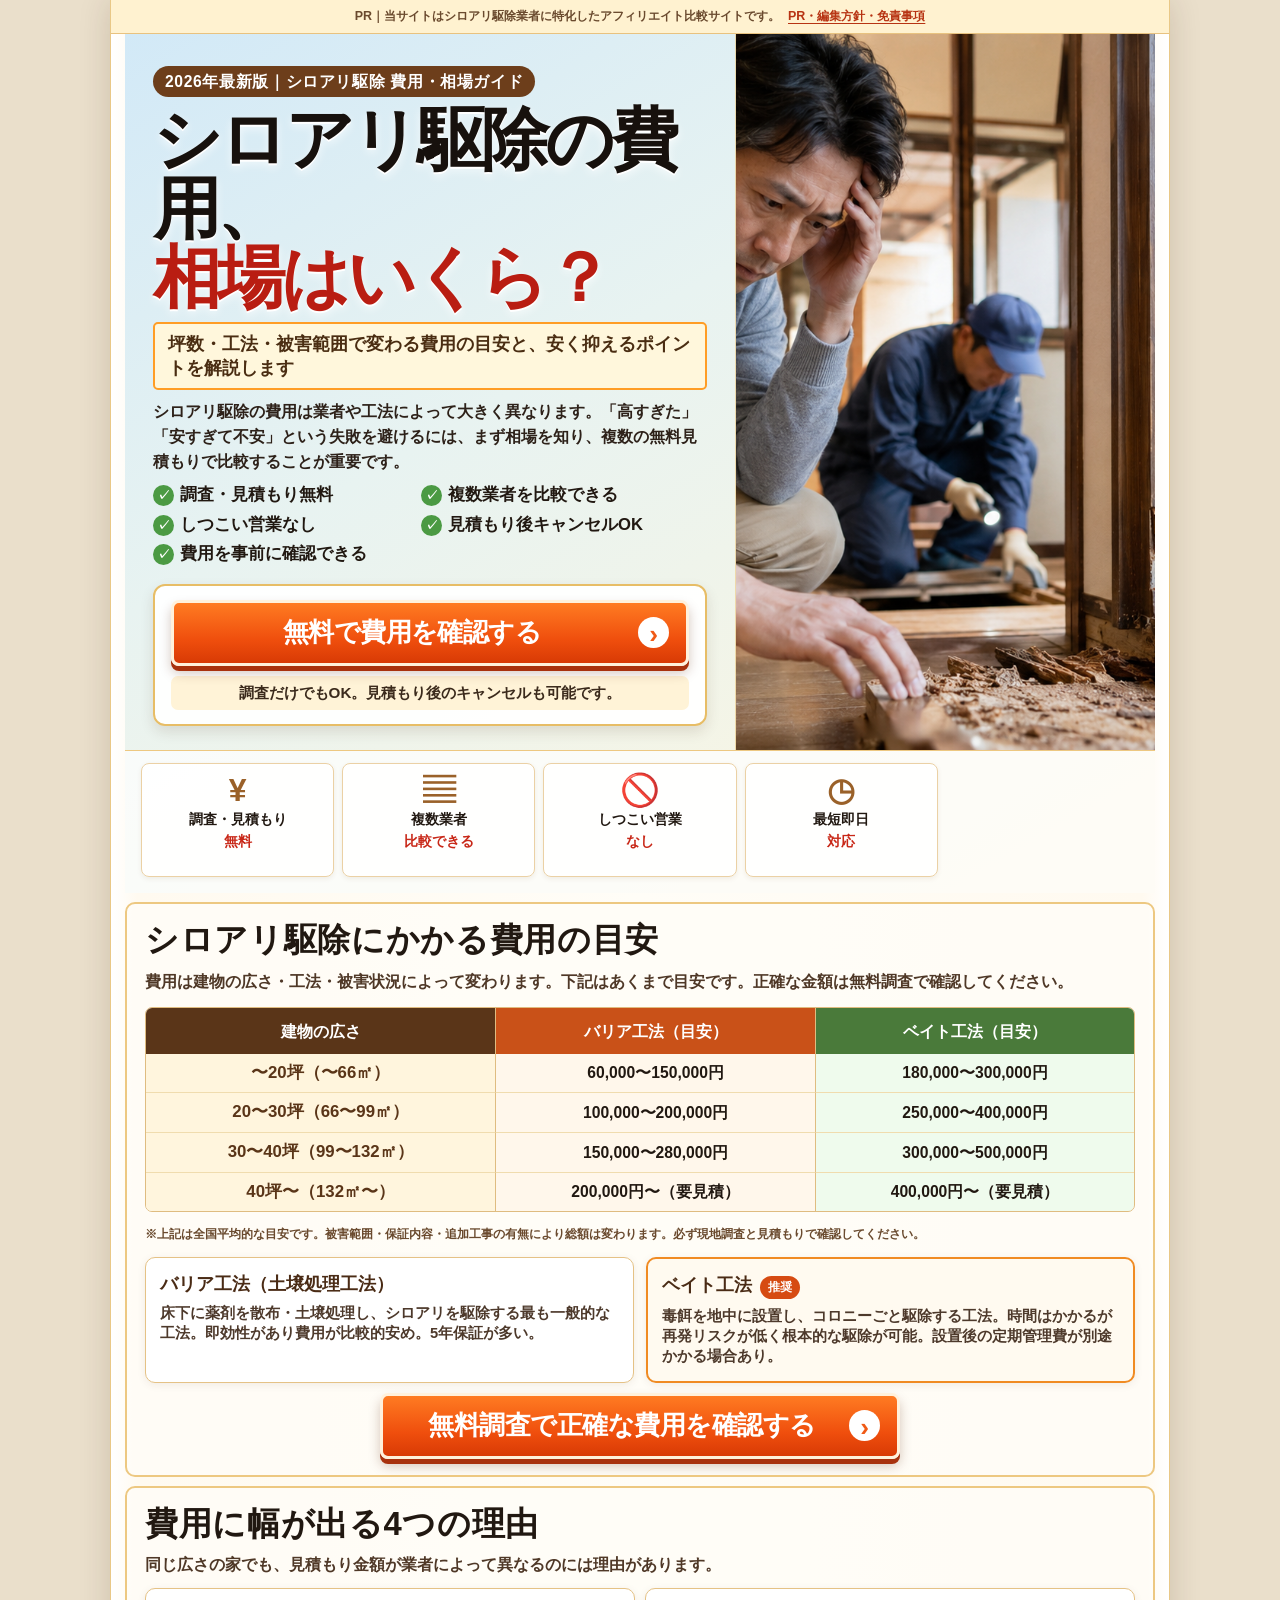
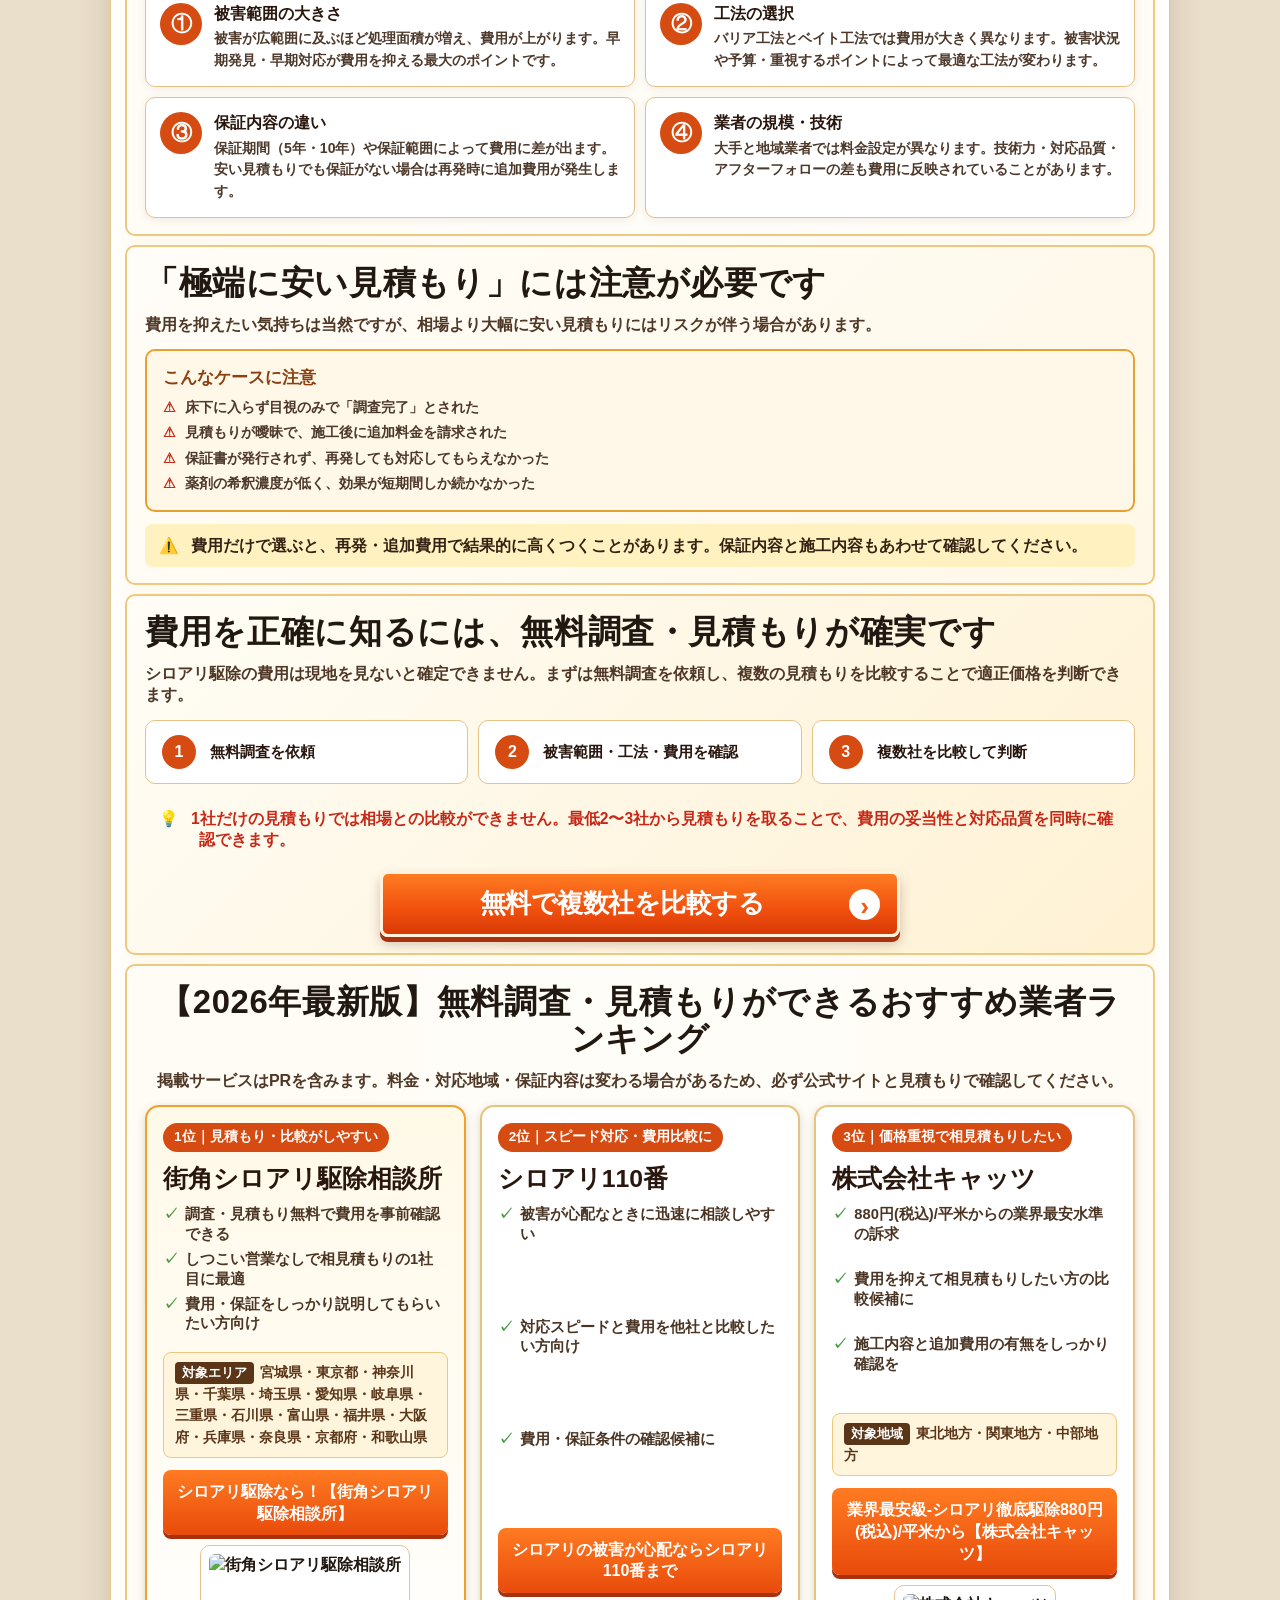
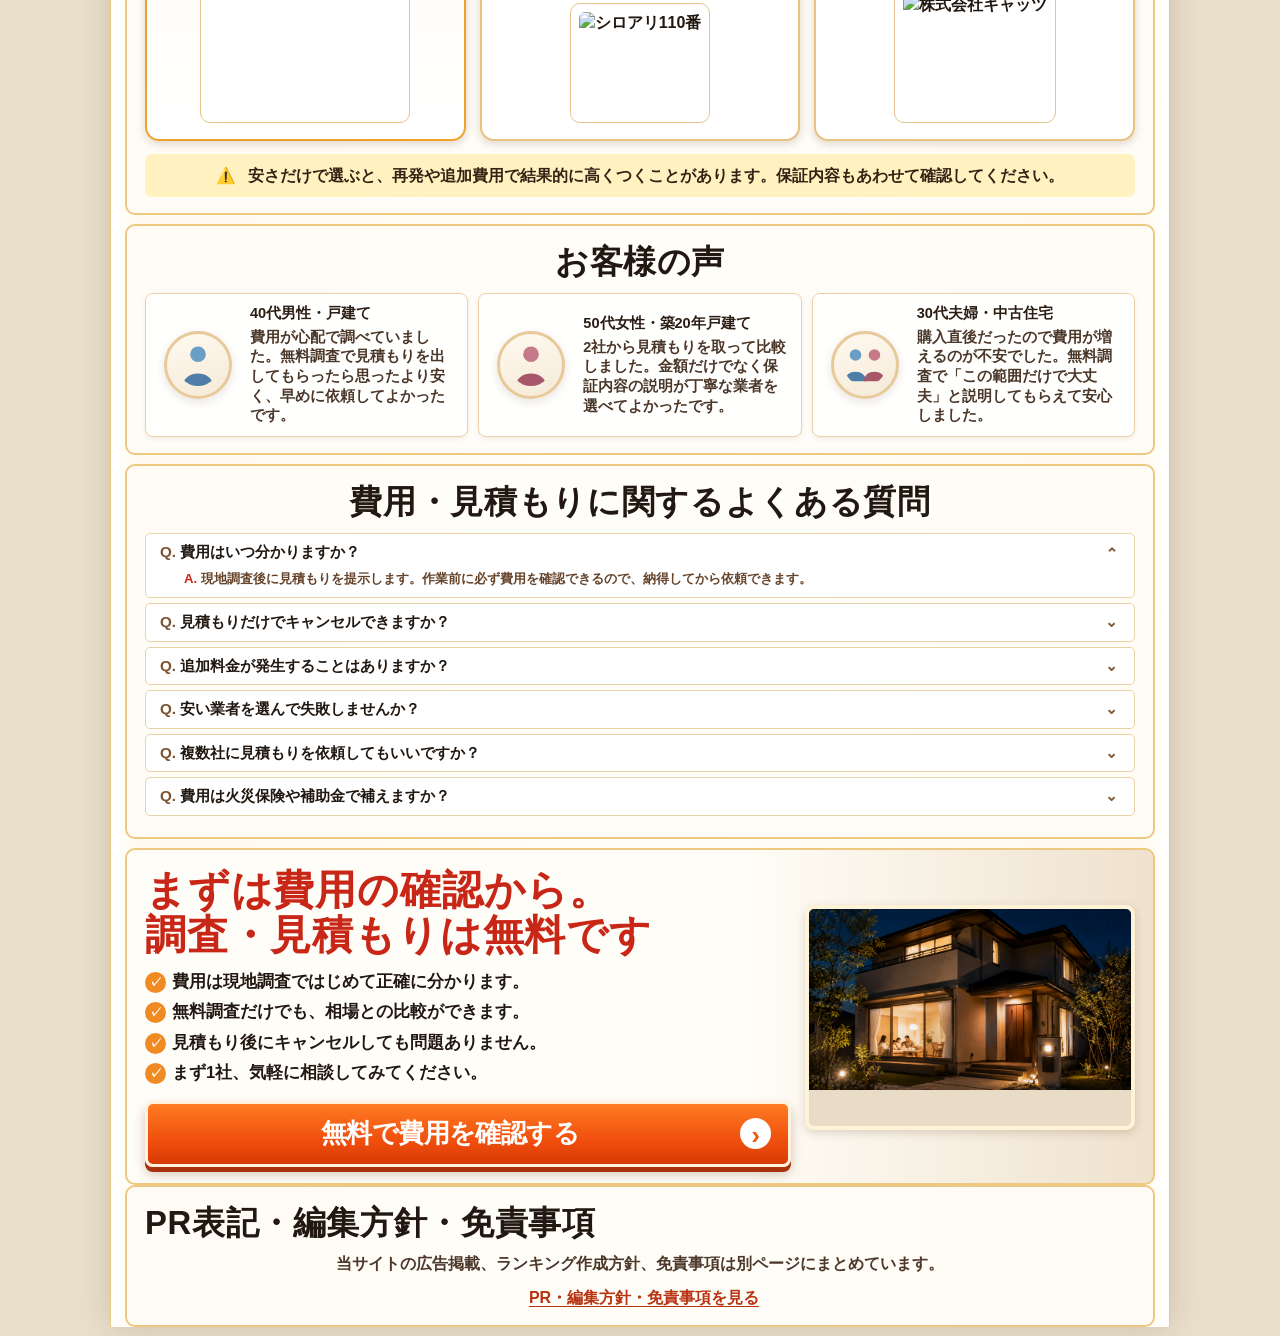
==== commit 87979cf6: "全国対応表記を削除し各社の対象エリアをランキングに明記 冒頭の「全国対応」を全LP（index/cost/taikenki）から削除。 街角シロアリ駆除相談所（16都府県）とキャッツ（東北・関東・ 中" ====
--- a/cost.html
+++ b/cost.html
@@ -73,7 +73,6 @@
               <li>しつこい営業なし</li>
               <li>見積もり後キャンセルOK</li>
               <li>費用を事前に確認できる</li>
-              <li>全国対応</li>
             </ul>
             <div class="hero-cta">
               <a class="cta-button" href="#affiliate-ranking">無料で費用を確認する</a>
@@ -89,7 +88,6 @@
           <article><b>▤</b><span>複数業者<br /><em>比較できる</em></span></article>
           <article><b>🚫</b><span>しつこい営業<br /><em>なし</em></span></article>
           <article><b>◷</b><span>最短即日<br /><em>対応</em></span></article>
-          <article><b>📍</b><span>全国対応</span></article>
         </div>
       </section>
 
@@ -206,6 +204,7 @@
               <li>しつこい営業なしで相見積もりの1社目に最適</li>
               <li>費用・保証をしっかり説明してもらいたい方向け</li>
             </ul>
+            <p class="area-note"><b>対象エリア</b>宮城県・東京都・神奈川県・千葉県・埼玉県・愛知県・岐阜県・三重県・石川県・富山県・福井県・大阪府・兵庫県・奈良県・京都府・和歌山県</p>
             <a class="ranking-text-link" href="https://px.a8.net/svt/ejp?a8mat=4B5OO9+2DQI7E+5BYA+ZQ80I" rel="nofollow" onclick="gtag_report_conversion('https://px.a8.net/svt/ejp?a8mat=4B5OO9+2DQI7E+5BYA+ZQ80I')">シロアリ駆除なら！【街角シロアリ駆除相談所】</a>
             <img class="tracking-pixel" border="0" width="1" height="1" src="https://www19.a8.net/0.gif?a8mat=4B5OO9+2DQI7E+5BYA+ZQ80I" alt="" />
             <a class="banner-link" href="https://px.a8.net/svt/ejp?a8mat=4B5OO9+2DQI7E+5BYA+ZRALD" rel="nofollow" onclick="gtag_report_conversion('https://px.a8.net/svt/ejp?a8mat=4B5OO9+2DQI7E+5BYA+ZRALD')"><img border="0" width="300" height="250" alt="街角シロアリ駆除相談所" src="https://www23.a8.net/svt/bgt?aid=260605737144&wid=004&eno=01&mid=s00000024877006006000&mc=1" /></a>
@@ -232,6 +231,7 @@
               <li>費用を抑えて相見積もりしたい方の比較候補に</li>
               <li>施工内容と追加費用の有無をしっかり確認を</li>
             </ul>
+            <p class="area-note"><b>対象地域</b>東北地方・関東地方・中部地方</p>
             <a class="ranking-text-link" href="https://px.a8.net/svt/ejp?a8mat=4B5OO9+2EBXT6+58FW+5YJRM" rel="nofollow" onclick="gtag_report_conversion('https://px.a8.net/svt/ejp?a8mat=4B5OO9+2EBXT6+58FW+5YJRM')">業界最安級-シロアリ徹底駆除880円(税込)/平米から【株式会社キャッツ】</a>
             <img class="tracking-pixel" border="0" width="1" height="1" src="https://www10.a8.net/0.gif?a8mat=4B5OO9+2EBXT6+58FW+5YJRM" alt="" />
             <a class="banner-link" href="https://px.a8.net/svt/ejp?a8mat=4B5OO9+2EBXT6+58FW+63H8H" rel="nofollow" onclick="gtag_report_conversion('https://px.a8.net/svt/ejp?a8mat=4B5OO9+2EBXT6+58FW+63H8H')"><img border="0" width="300" height="250" alt="株式会社キャッツ" src="https://www29.a8.net/svt/bgt?aid=260605737145&wid=004&eno=01&mid=s00000024422001024000&mc=1" /></a>
--- a/styles.css
+++ b/styles.css
@@ -1450,6 +1450,44 @@
 .s2 { color: #b09840; font-size: 1.15rem; letter-spacing: 2px; }
 .s1 { color: #bbb; font-size: 1.15rem; letter-spacing: 2px; }
 
+/* 費用相場セクション */
+.cost-table-wrap { overflow-x: auto; margin: 14px 0 6px; }
+.cost-table { border-radius: 10px; }
+.cost-table thead th { background: #5a3518; color: #fff; padding: 12px 8px; font-size: clamp(.82rem, 2.2vw, 1.02rem); }
+.cost-table thead th.price-col { background: #d94209; }
+.cost-table th, .cost-table td { padding: 12px 8px; border-bottom: 1px solid #f0dcae; }
+.cost-table tbody th { background: #fff5dd; color: #5a3518; font-size: 1.05rem; }
+.cost-table td { background: #fff; color: var(--dark); }
+.cost-table td.price-col { color: var(--orange-dark); font-size: clamp(.9rem, 2.4vw, 1.12rem); }
+.cost-table tr.highlight-row th { background: #ffe9c2; }
+.cost-table tr.highlight-row td.price-col { background: rgba(240, 90, 22, 0.08); font-weight: 800; }
+
+.cost-callouts { display: grid; gap: 12px; margin: 16px 0 4px; }
+@media (min-width: 620px) { .cost-callouts { grid-template-columns: 1fr 1fr; } }
+.cost-callouts article {
+  display: flex; align-items: flex-start; gap: 12px;
+  background: #fff; border: 2px solid var(--line); border-radius: 12px;
+  padding: 14px 16px; box-shadow: var(--shadow);
+}
+.cost-callouts b {
+  flex: 0 0 auto; display: grid; place-items: center;
+  width: 52px; height: 52px; border-radius: 50%;
+  background: var(--orange); color: #fff; font-size: 1.05rem; letter-spacing: .5px;
+}
+.cost-callouts h3 { margin: 2px 0 5px; font-size: 1.04rem; color: var(--brown); }
+.cost-callouts p { margin: 0; font-size: .94rem; font-weight: 600; color: var(--muted); line-height: 1.5; }
+
+/* ランキングカード 対象エリア表記 */
+.area-note {
+  margin: 8px 0 2px; padding: 9px 11px;
+  background: #fff5dd; border: 1px solid var(--line); border-radius: 8px;
+  font-size: .86rem; font-weight: 600; color: var(--brown); line-height: 1.55;
+}
+.area-note b {
+  display: inline-block; margin-right: 6px; padding: 1px 7px;
+  background: var(--brown); color: #fff; border-radius: 4px; font-size: .8rem;
+}
+
 /* 施工ギャラリー 4列対応 */
 @media (min-width: 560px) {
   .work-gallery { grid-template-columns: repeat(2, 1fr); }
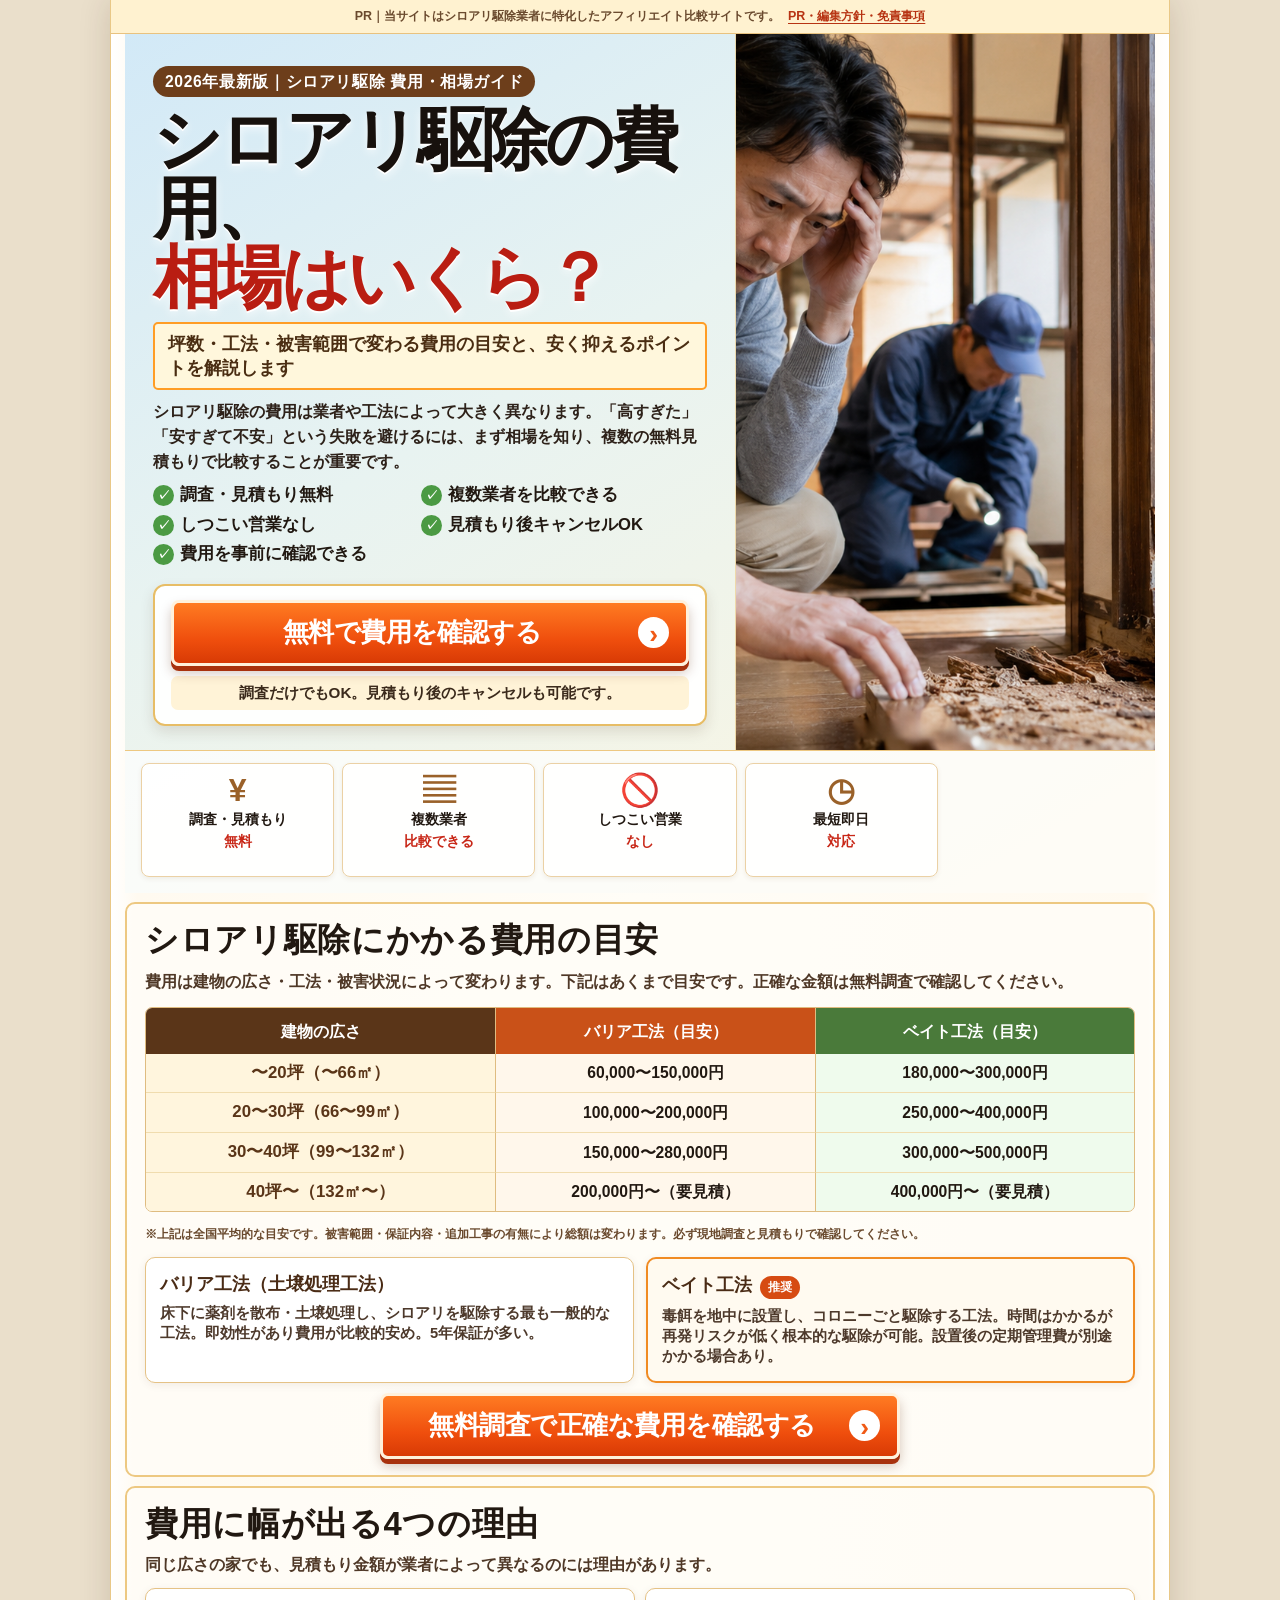
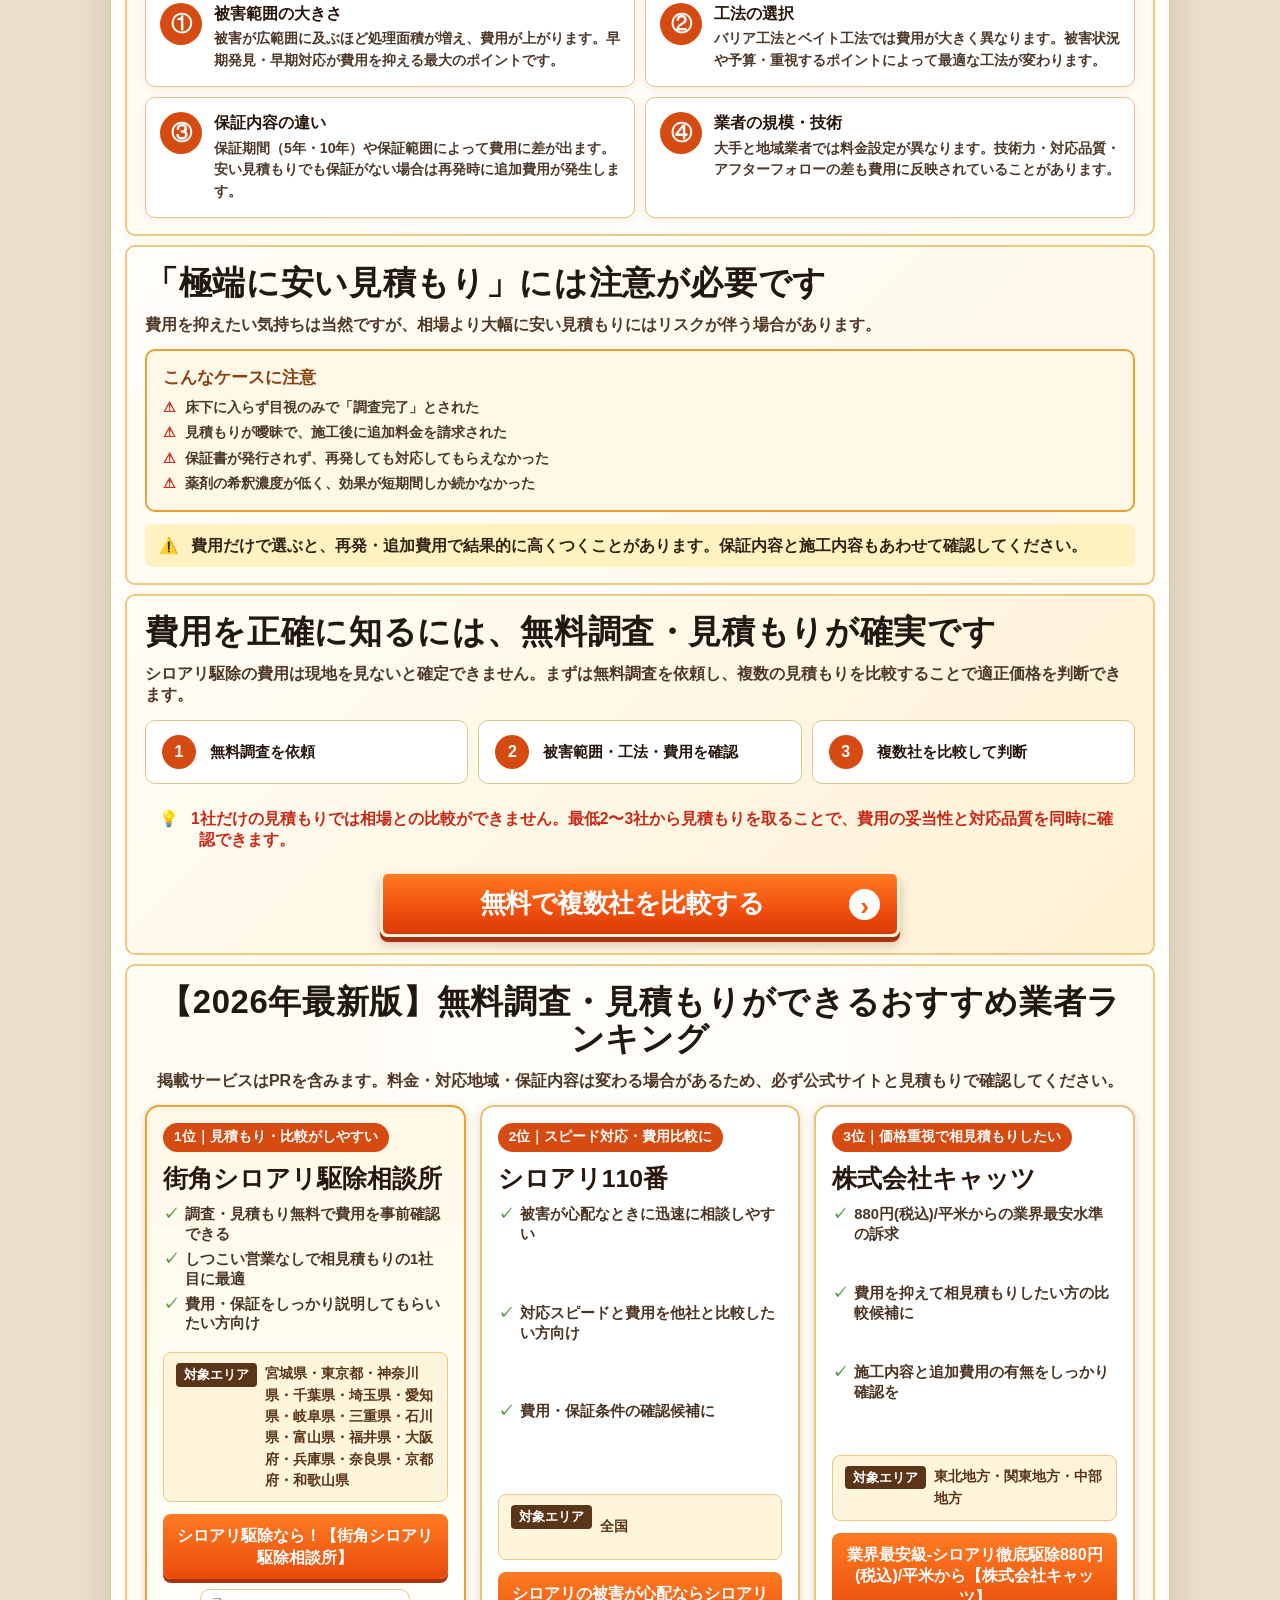
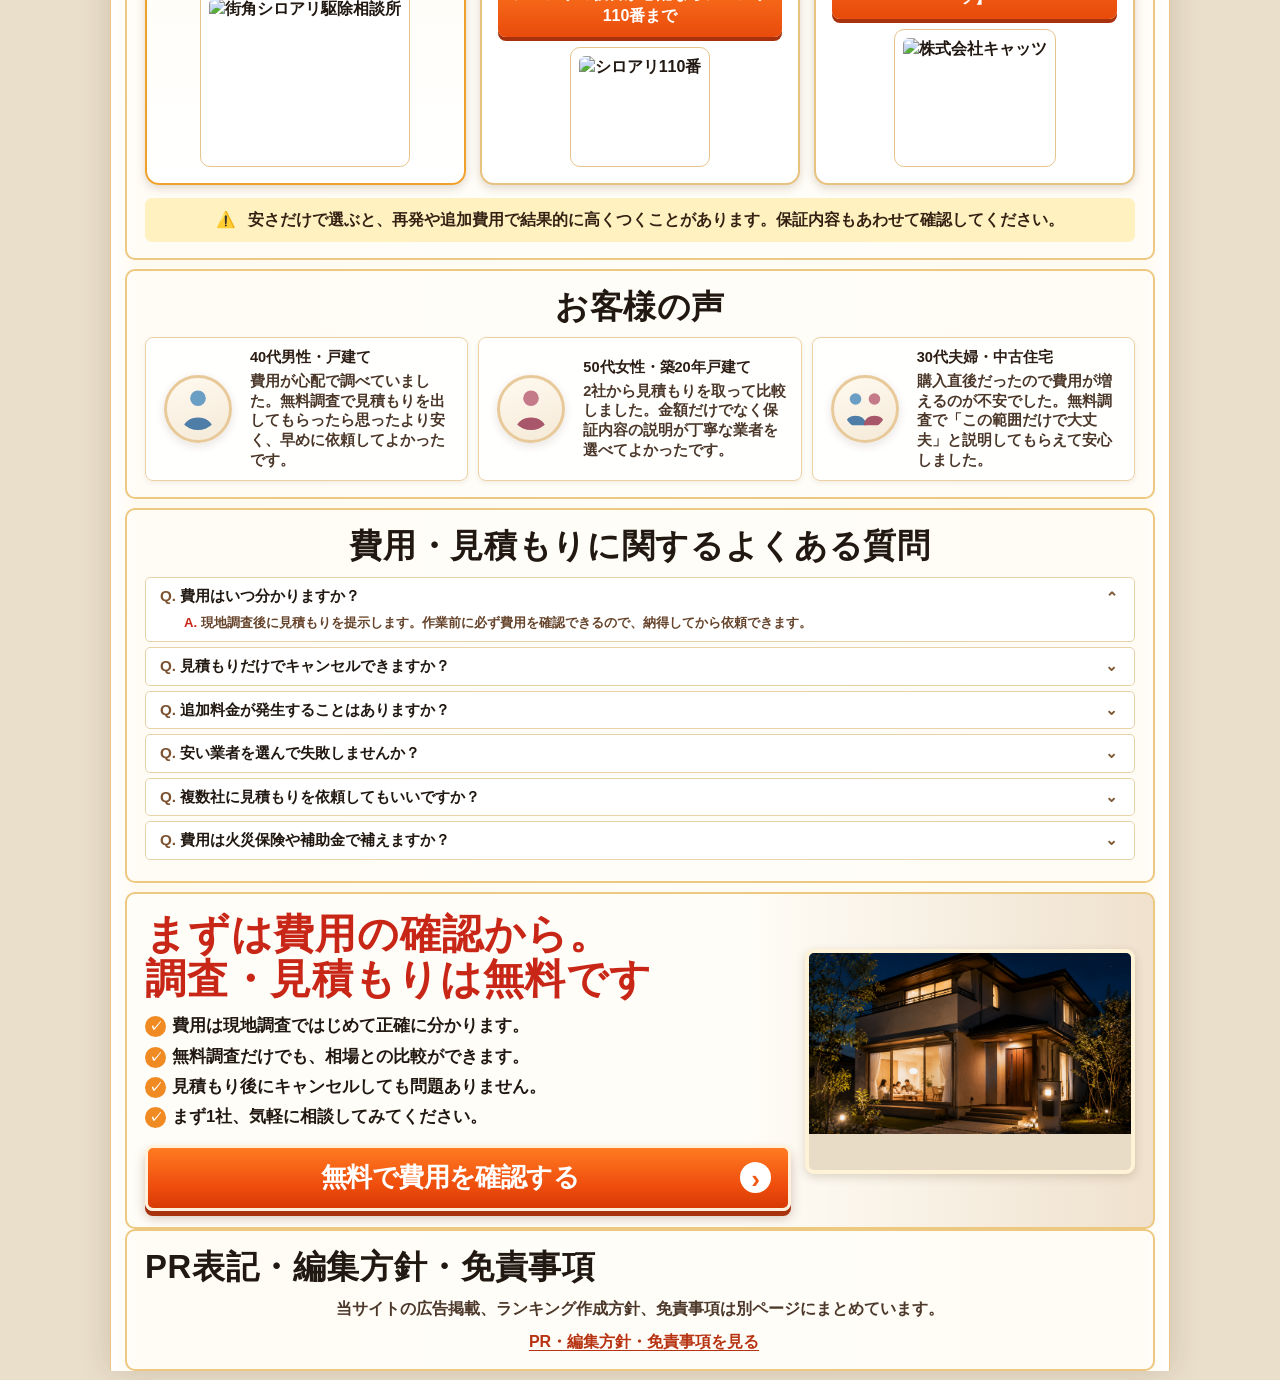
==== commit ea3a06dc: "対象エリア表記の統一とヒーロー幅詰め・CTA/ボックス統一 - シロアリ110番に「対象エリア：全国」を追加 - キャッツの「対象地域」を「対象エリア」に統一 - 対象エリアボックスを高さ統一（min" ====
--- a/cost.html
+++ b/cost.html
@@ -218,6 +218,7 @@
               <li>対応スピードと費用を他社と比較したい方向け</li>
               <li>費用・保証条件の確認候補に</li>
             </ul>
+            <p class="area-note"><b>対象エリア</b>全国</p>
             <a class="ranking-text-link" href="https://px.a8.net/svt/ejp?a8mat=4B5OO9+2EXDEY+39GM+HX5B6" rel="nofollow" onclick="gtag_report_conversion('https://px.a8.net/svt/ejp?a8mat=4B5OO9+2EXDEY+39GM+HX5B6')">シロアリの被害が心配ならシロアリ110番まで</a>
             <img class="tracking-pixel" border="0" width="1" height="1" src="https://www15.a8.net/0.gif?a8mat=4B5OO9+2EXDEY+39GM+HX5B6" alt="" />
             <a class="banner-link" href="https://px.a8.net/svt/ejp?a8mat=4B5OO9+2EXDEY+39GM+HWI5T" rel="nofollow" onclick="gtag_report_conversion('https://px.a8.net/svt/ejp?a8mat=4B5OO9+2EXDEY+39GM+HWI5T')"><img border="0" width="300" height="250" alt="シロアリ110番" src="https://www22.a8.net/svt/bgt?aid=260605737146&wid=004&eno=01&mid=s00000015223003007000&mc=1" /></a>
@@ -231,7 +232,7 @@
               <li>費用を抑えて相見積もりしたい方の比較候補に</li>
               <li>施工内容と追加費用の有無をしっかり確認を</li>
             </ul>
-            <p class="area-note"><b>対象地域</b>東北地方・関東地方・中部地方</p>
+            <p class="area-note"><b>対象エリア</b>東北地方・関東地方・中部地方</p>
             <a class="ranking-text-link" href="https://px.a8.net/svt/ejp?a8mat=4B5OO9+2EBXT6+58FW+5YJRM" rel="nofollow" onclick="gtag_report_conversion('https://px.a8.net/svt/ejp?a8mat=4B5OO9+2EBXT6+58FW+5YJRM')">業界最安級-シロアリ徹底駆除880円(税込)/平米から【株式会社キャッツ】</a>
             <img class="tracking-pixel" border="0" width="1" height="1" src="https://www10.a8.net/0.gif?a8mat=4B5OO9+2EBXT6+58FW+5YJRM" alt="" />
             <a class="banner-link" href="https://px.a8.net/svt/ejp?a8mat=4B5OO9+2EBXT6+58FW+63H8H" rel="nofollow" onclick="gtag_report_conversion('https://px.a8.net/svt/ejp?a8mat=4B5OO9+2EBXT6+58FW+63H8H')"><img border="0" width="300" height="250" alt="株式会社キャッツ" src="https://www29.a8.net/svt/bgt?aid=260605737145&wid=004&eno=01&mid=s00000024422001024000&mc=1" /></a>
--- a/styles.css
+++ b/styles.css
@@ -164,7 +164,7 @@
   right: 430px;
   bottom: 20px;
   display: grid;
-  grid-template-columns: repeat(5, 1fr);
+  grid-template-columns: repeat(4, 1fr);
   gap: 7px;
 }
 
@@ -388,7 +388,7 @@
 @media (max-width: 900px) {
   .hero { padding-bottom: 350px; }
   .hero-copy { max-width: 100%; padding-left: 50px; }
-  .merits { left: 10px; right: 10px; bottom: 165px; grid-template-columns: repeat(5, 1fr); }
+  .merits { left: 10px; right: 10px; bottom: 165px; grid-template-columns: repeat(4, 1fr); }
   .hero-cta { left: 10px; right: 10px; bottom: 20px; width: auto; }
 }
 
@@ -400,7 +400,7 @@
   .hero-copy { padding-left: 44px; }
   .hero h1 { font-size: clamp(1.92rem, 9vw, 2.65rem); }
   .hero-checks { grid-template-columns: 1fr; gap: 5px; }
-  .merits { bottom: 150px; grid-template-columns: repeat(5, 1fr); gap: 4px; }
+  .merits { bottom: 150px; grid-template-columns: repeat(4, 1fr); gap: 4px; }
   .merits article { min-height: 82px; padding: 5px 2px; }
   .merits b { font-size: 1.35rem; }
   .merits span { font-size: .62rem; line-height: 1.15; }
@@ -906,8 +906,11 @@
 }
 
 .ranking-text-link {
-  display: inline-flex;
+  display: flex;
+  align-items: center;
   justify-content: center;
+  width: 100%;
+  min-height: 60px;
   padding: 11px 14px;
   color: #fff;
   font-weight: 900;
@@ -1479,12 +1482,13 @@
 
 /* ランキングカード 対象エリア表記 */
 .area-note {
-  margin: 8px 0 2px; padding: 9px 11px;
+  display: flex; align-items: center; gap: 8px;
+  min-height: 66px; margin: 8px 0 2px; padding: 10px 12px;
   background: #fff5dd; border: 1px solid var(--line); border-radius: 8px;
   font-size: .86rem; font-weight: 600; color: var(--brown); line-height: 1.55;
 }
 .area-note b {
-  display: inline-block; margin-right: 6px; padding: 1px 7px;
+  flex: 0 0 auto; align-self: flex-start; padding: 2px 8px;
   background: var(--brown); color: #fff; border-radius: 4px; font-size: .8rem;
 }
 
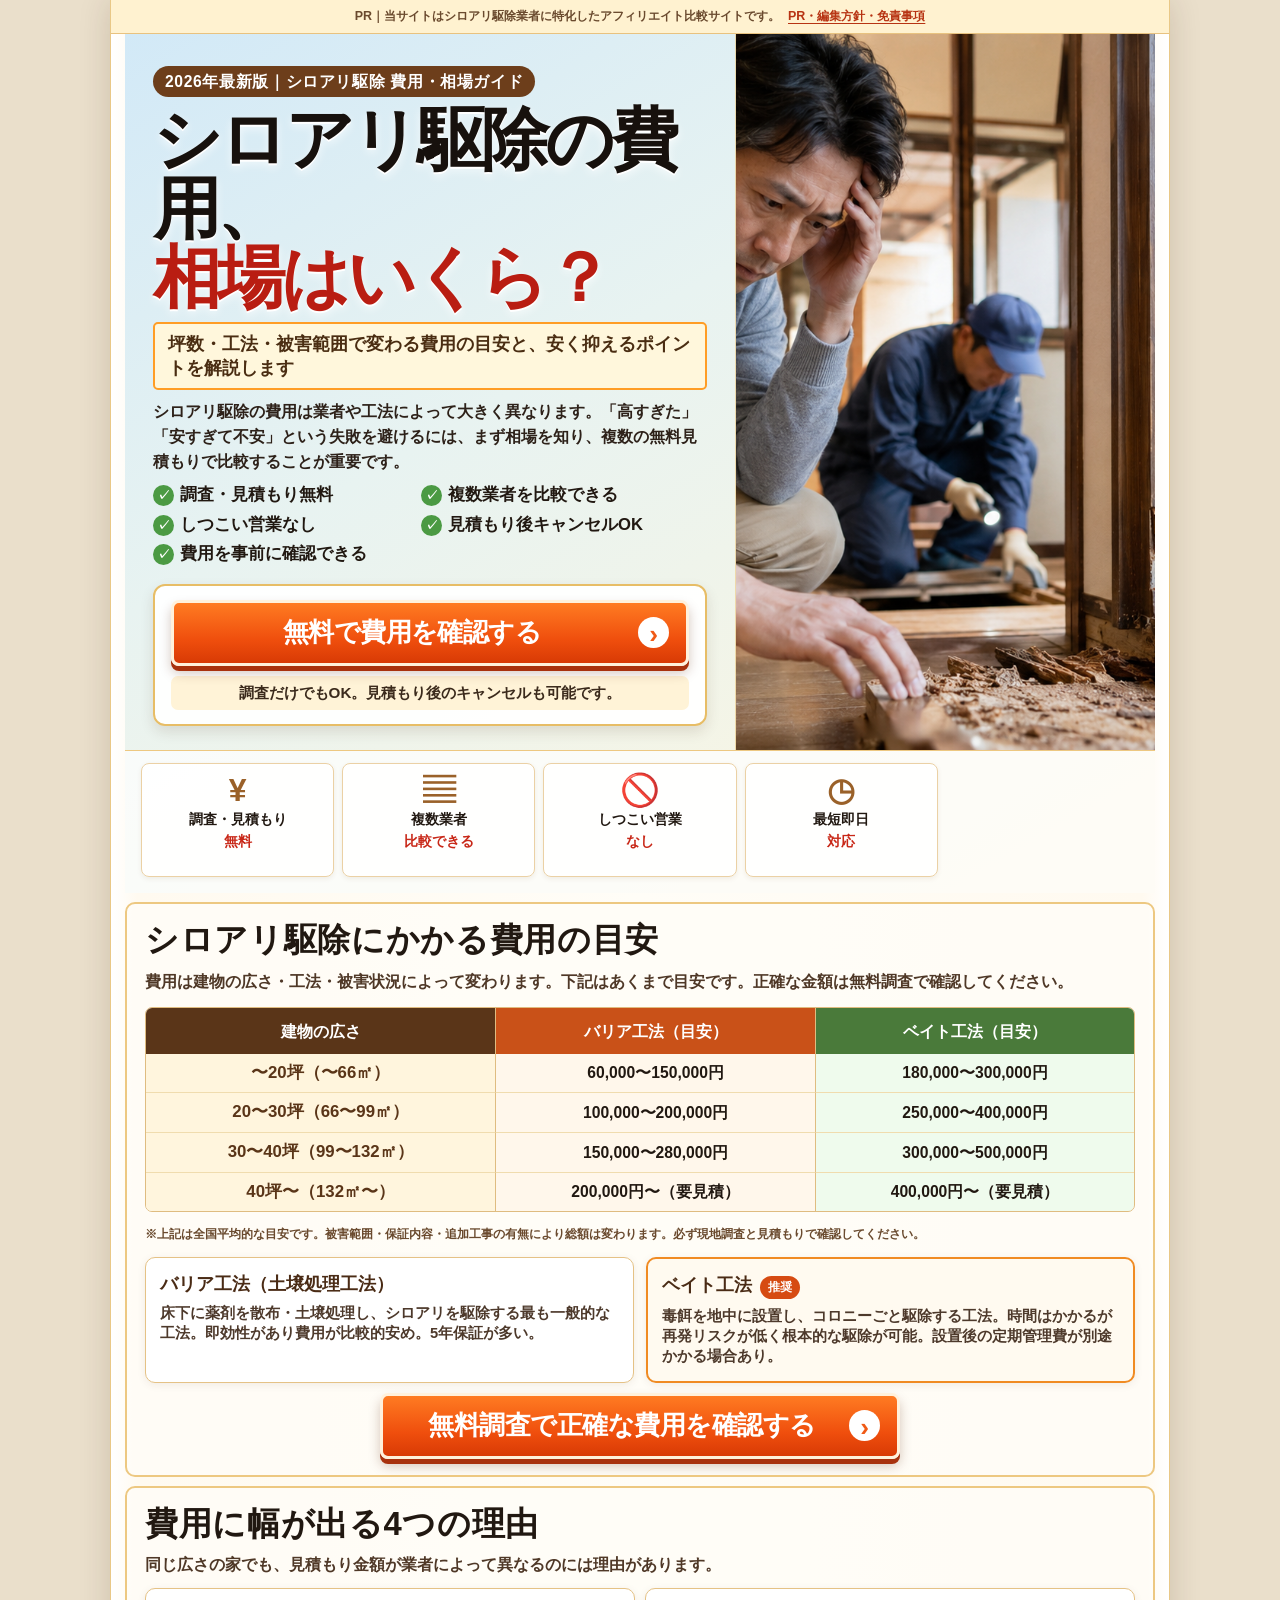
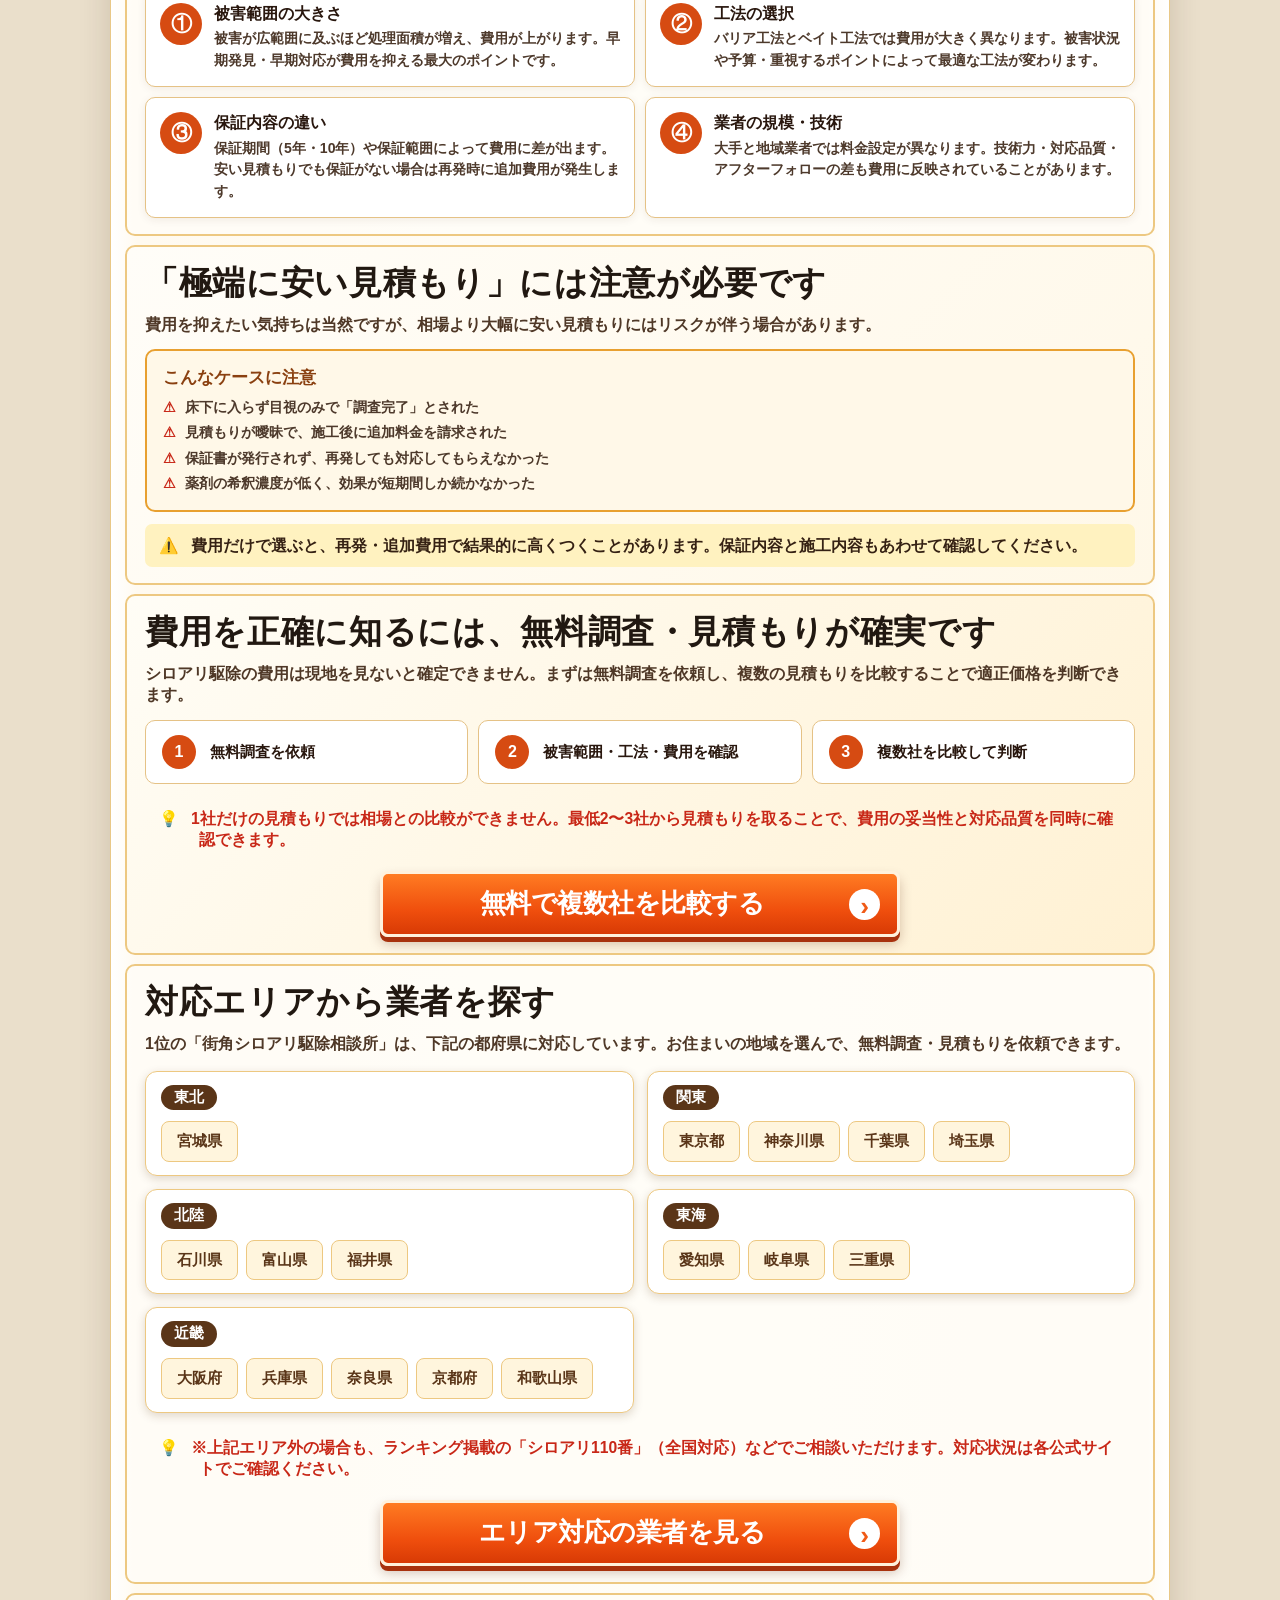
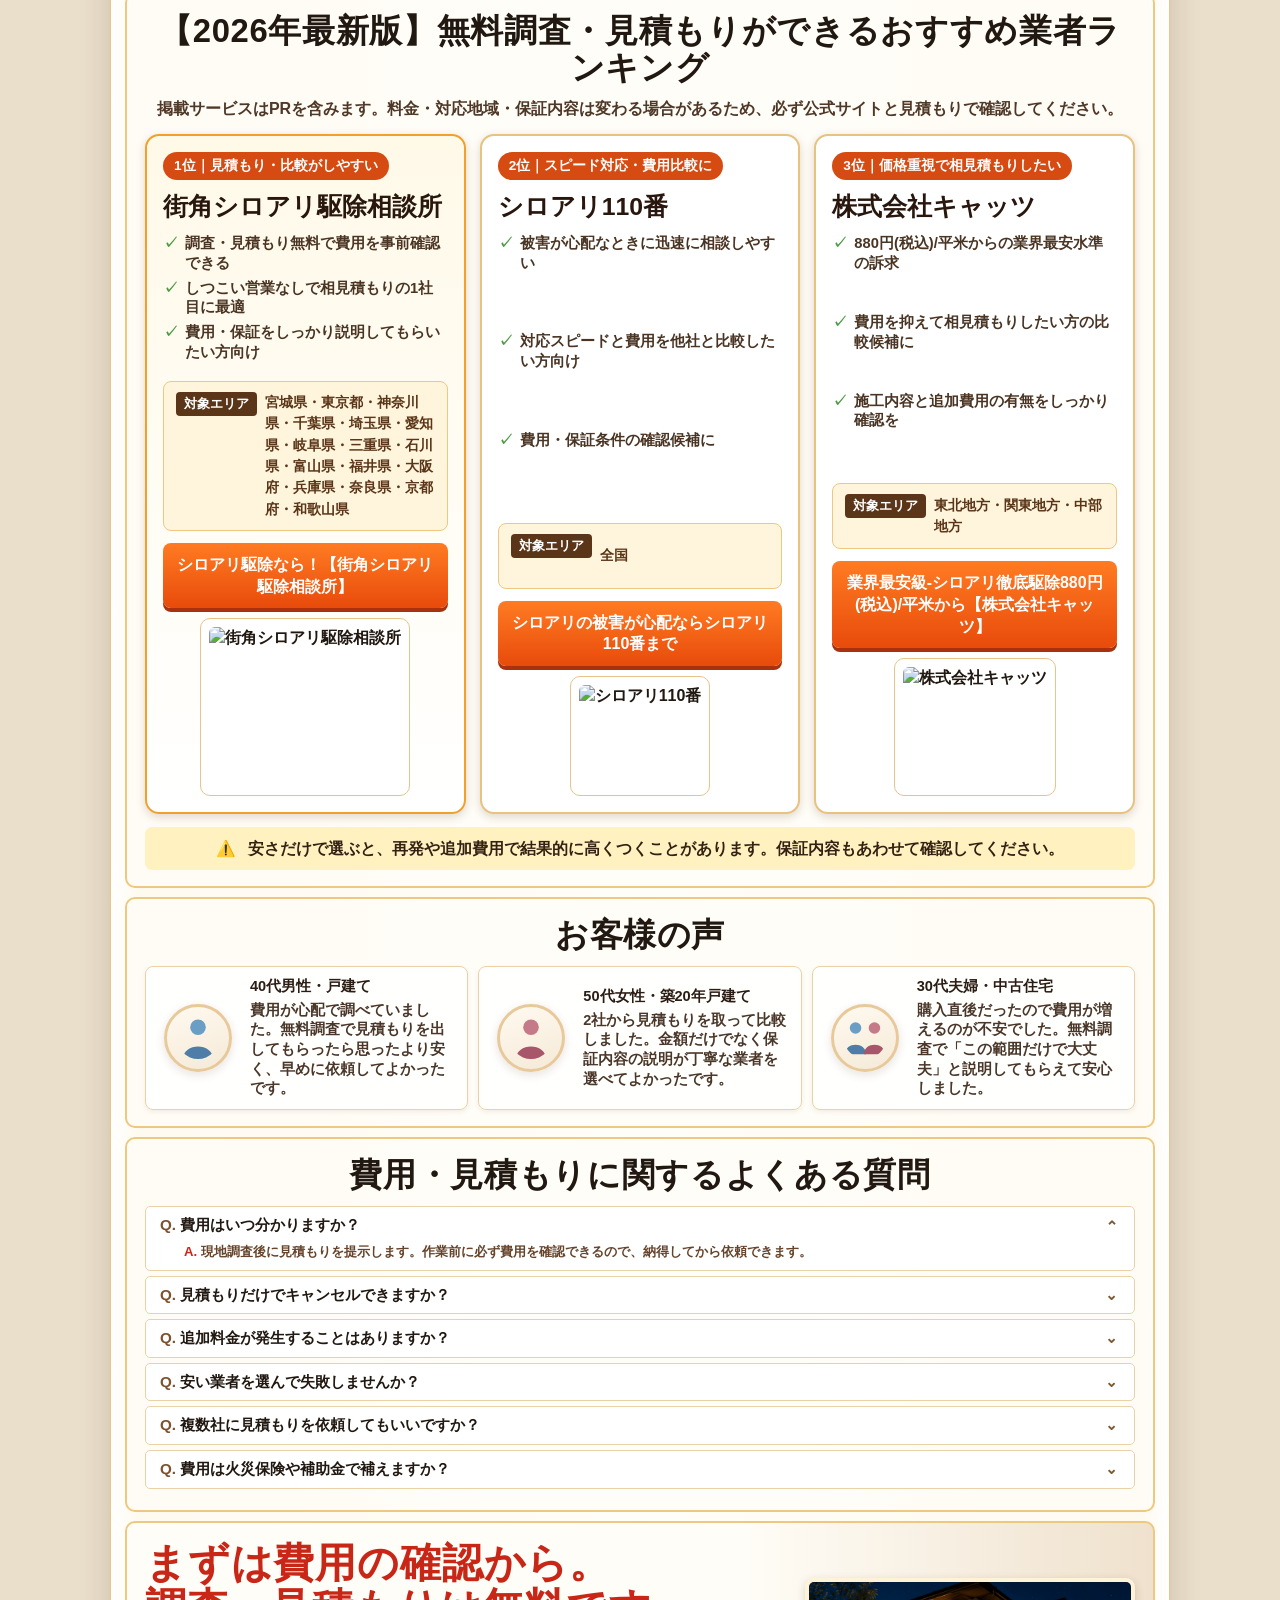
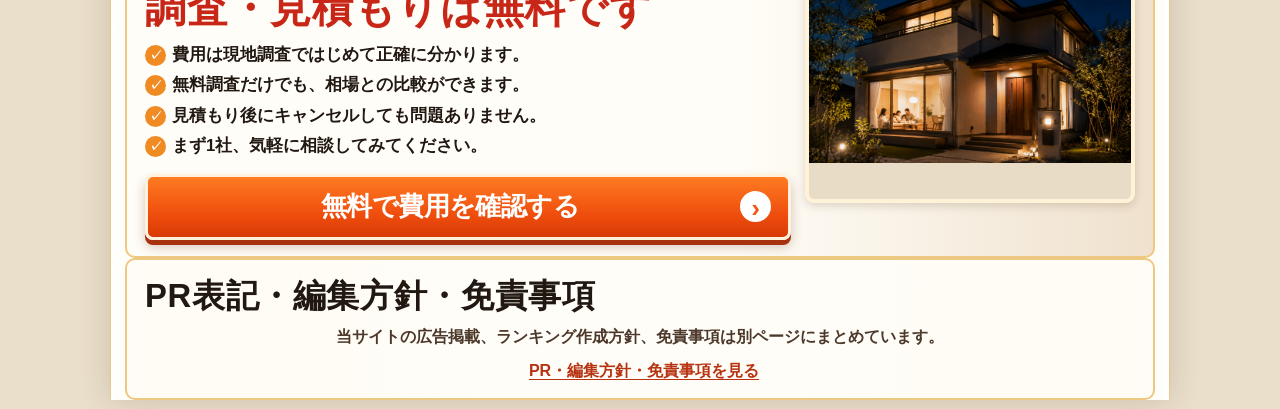
==== commit cbbc8a89: "都道府県から業者を探すセクションを追加（全LP） 街角シロアリ駆除相談所の対象16都府県を東北・関東・北陸・東海・ 近畿の地域別に並べ、各都道府県からランキングへ誘導。エリア外は 全国対応のシロアリ1" ====
--- a/cost.html
+++ b/cost.html
@@ -192,6 +192,56 @@
       </section>
 
       <!-- ランキング -->
+      <section class="panel area-finder" id="area-finder" aria-labelledby="area-finder-title">
+        <h2 id="area-finder-title">対応エリアから業者を探す</h2>
+        <p class="body-copy">1位の「街角シロアリ駆除相談所」は、下記の都府県に対応しています。お住まいの地域を選んで、無料調査・見積もりを依頼できます。</p>
+        <div class="area-region-list">
+          <div class="area-region">
+            <h3>東北</h3>
+            <ul class="pref-grid">
+              <li><a href="#affiliate-ranking">宮城県</a></li>
+            </ul>
+          </div>
+          <div class="area-region">
+            <h3>関東</h3>
+            <ul class="pref-grid">
+              <li><a href="#affiliate-ranking">東京都</a></li>
+              <li><a href="#affiliate-ranking">神奈川県</a></li>
+              <li><a href="#affiliate-ranking">千葉県</a></li>
+              <li><a href="#affiliate-ranking">埼玉県</a></li>
+            </ul>
+          </div>
+          <div class="area-region">
+            <h3>北陸</h3>
+            <ul class="pref-grid">
+              <li><a href="#affiliate-ranking">石川県</a></li>
+              <li><a href="#affiliate-ranking">富山県</a></li>
+              <li><a href="#affiliate-ranking">福井県</a></li>
+            </ul>
+          </div>
+          <div class="area-region">
+            <h3>東海</h3>
+            <ul class="pref-grid">
+              <li><a href="#affiliate-ranking">愛知県</a></li>
+              <li><a href="#affiliate-ranking">岐阜県</a></li>
+              <li><a href="#affiliate-ranking">三重県</a></li>
+            </ul>
+          </div>
+          <div class="area-region">
+            <h3>近畿</h3>
+            <ul class="pref-grid">
+              <li><a href="#affiliate-ranking">大阪府</a></li>
+              <li><a href="#affiliate-ranking">兵庫県</a></li>
+              <li><a href="#affiliate-ranking">奈良県</a></li>
+              <li><a href="#affiliate-ranking">京都府</a></li>
+              <li><a href="#affiliate-ranking">和歌山県</a></li>
+            </ul>
+          </div>
+        </div>
+        <p class="hint">※上記エリア外の場合も、ランキング掲載の「シロアリ110番」（全国対応）などでご相談いただけます。対応状況は各公式サイトでご確認ください。</p>
+        <a class="cta-button narrow" href="#affiliate-ranking">エリア対応の業者を見る</a>
+      </section>
+
       <section class="panel affiliate-offers" id="affiliate-ranking" aria-labelledby="affiliate-title">
         <h2 id="affiliate-title">【2026年最新版】無料調査・見積もりができるおすすめ業者ランキング</h2>
         <p class="body-copy">掲載サービスはPRを含みます。料金・対応地域・保証内容は変わる場合があるため、必ず公式サイトと見積もりで確認してください。</p>
--- a/styles.css
+++ b/styles.css
@@ -1492,6 +1492,28 @@
   background: var(--brown); color: #fff; border-radius: 4px; font-size: .8rem;
 }
 
+/* 都道府県から業者を探す */
+.area-region-list { display: grid; gap: 13px; margin: 16px 0 8px; }
+@media (min-width: 620px) { .area-region-list { grid-template-columns: repeat(2, 1fr); } }
+.area-region {
+  background: #fff; border: 1px solid var(--line); border-radius: 12px;
+  padding: 13px 15px; box-shadow: var(--shadow);
+}
+.area-region h3 {
+  display: inline-block; margin: 0 0 11px; padding: 3px 13px;
+  background: var(--brown); color: #fff; border-radius: 999px; font-size: .92rem;
+}
+.pref-grid { display: flex; flex-wrap: wrap; gap: 8px; margin: 0; padding: 0; list-style: none; }
+.pref-grid a {
+  display: block; padding: 9px 15px;
+  background: #fff5dd; border: 1px solid var(--line); border-radius: 8px;
+  color: var(--brown); font-size: .95rem; font-weight: 700;
+  transition: background .18s ease, color .18s ease, transform .18s ease;
+}
+.pref-grid a:hover, .pref-grid a:focus-visible {
+  background: var(--orange); color: #fff; transform: translateY(-2px);
+}
+
 /* 施工ギャラリー 4列対応 */
 @media (min-width: 560px) {
   .work-gallery { grid-template-columns: repeat(2, 1fr); }
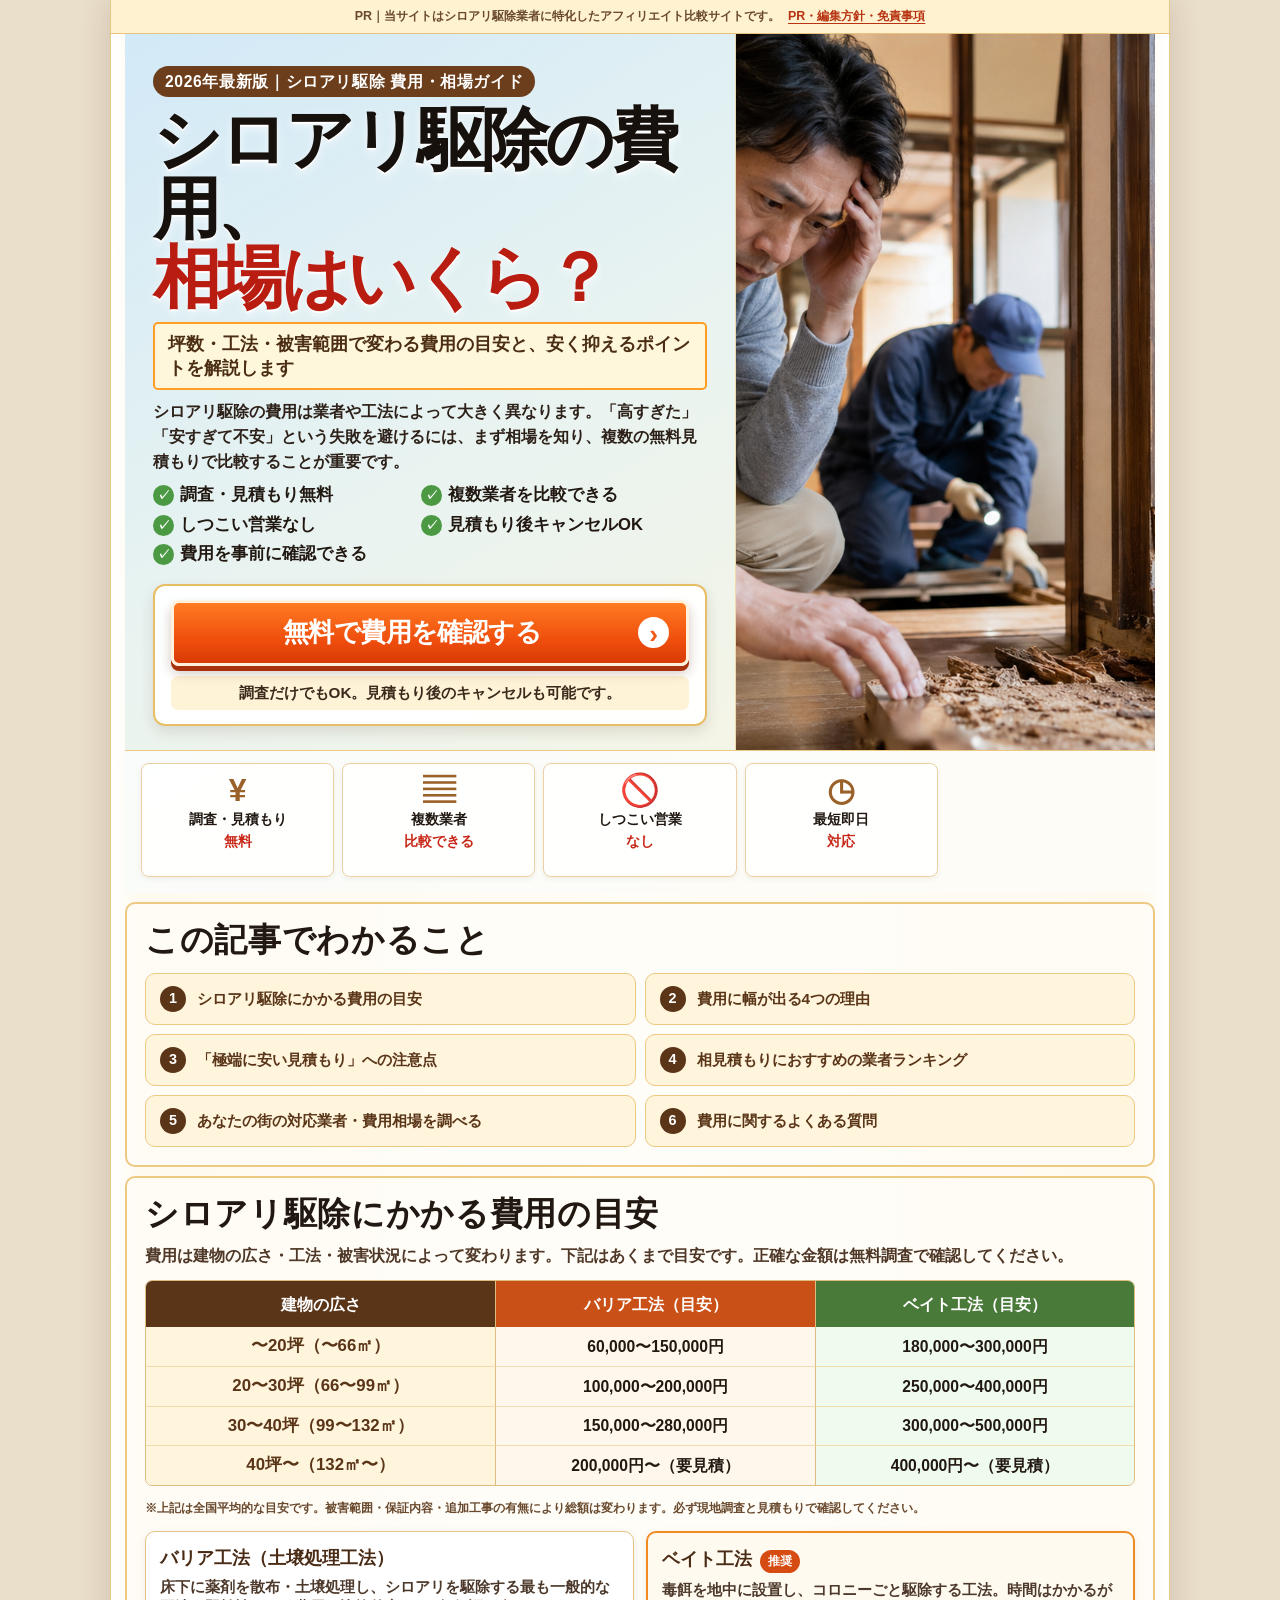
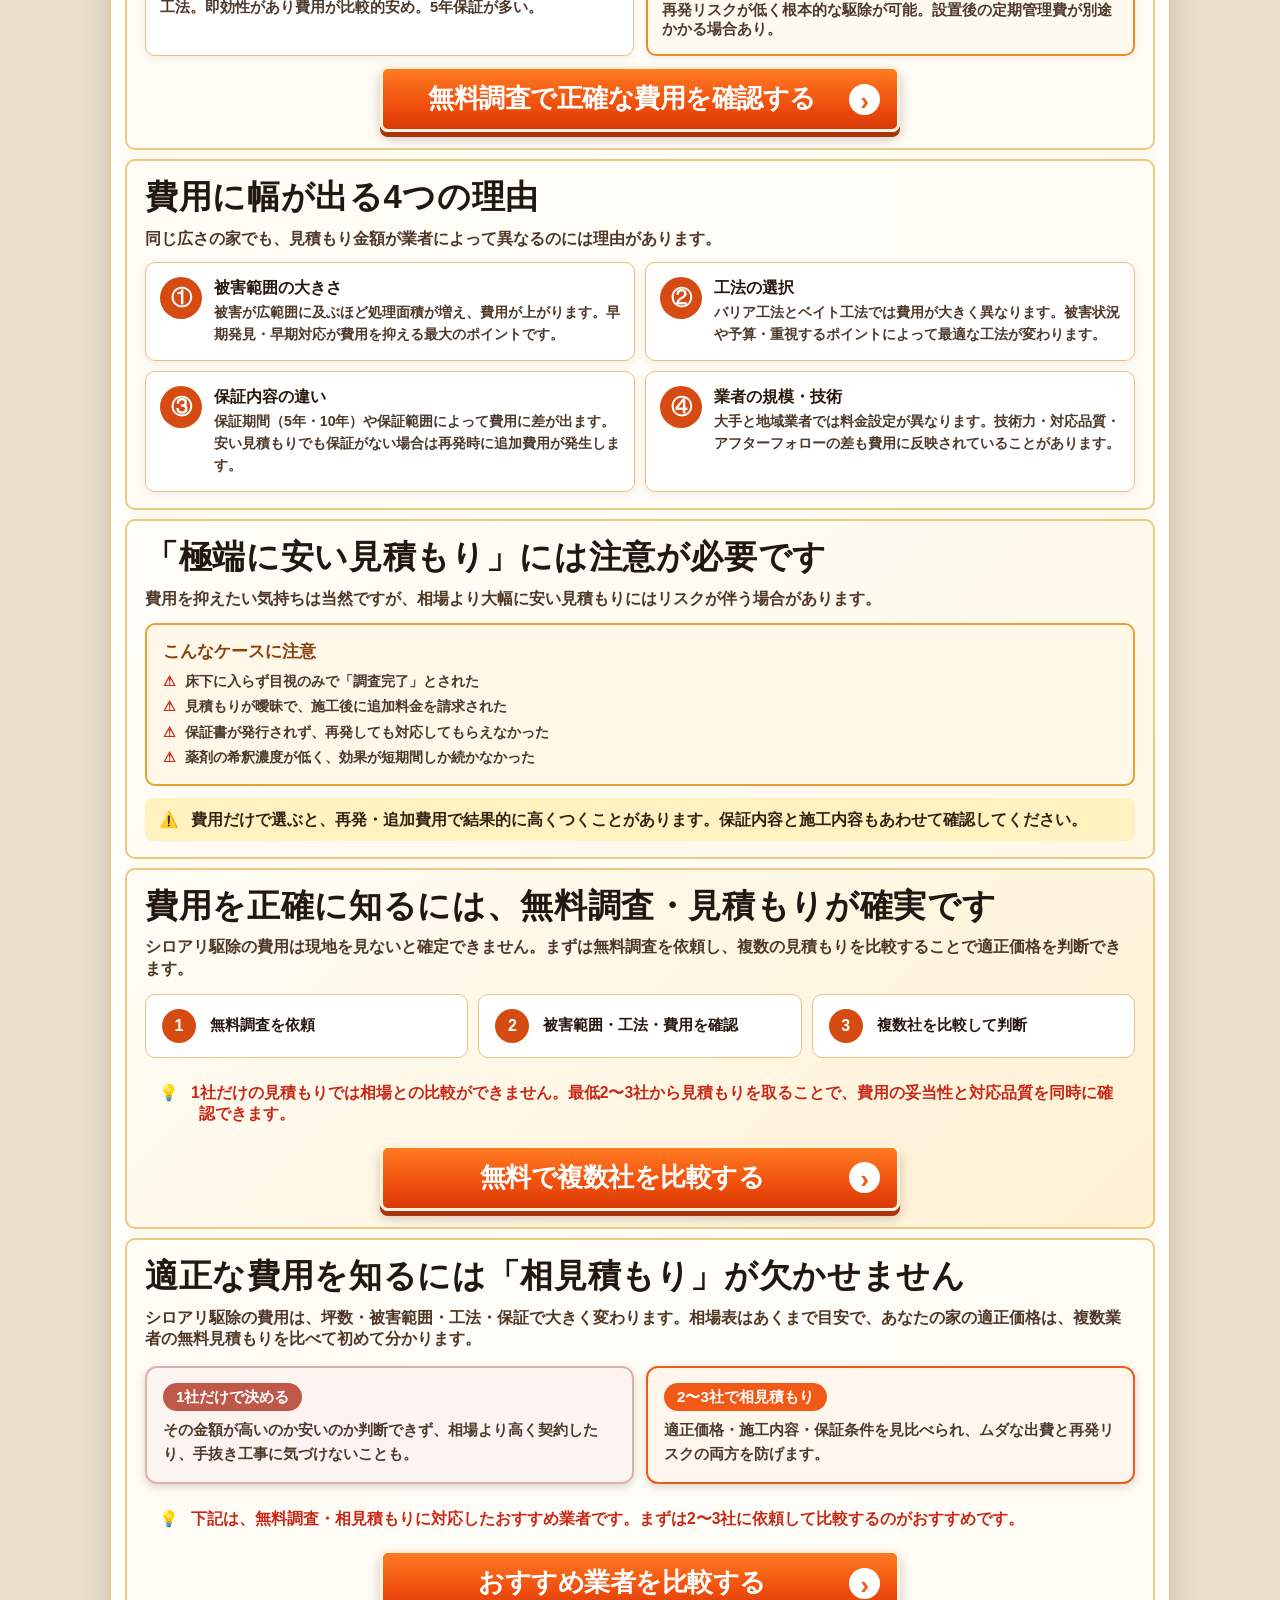
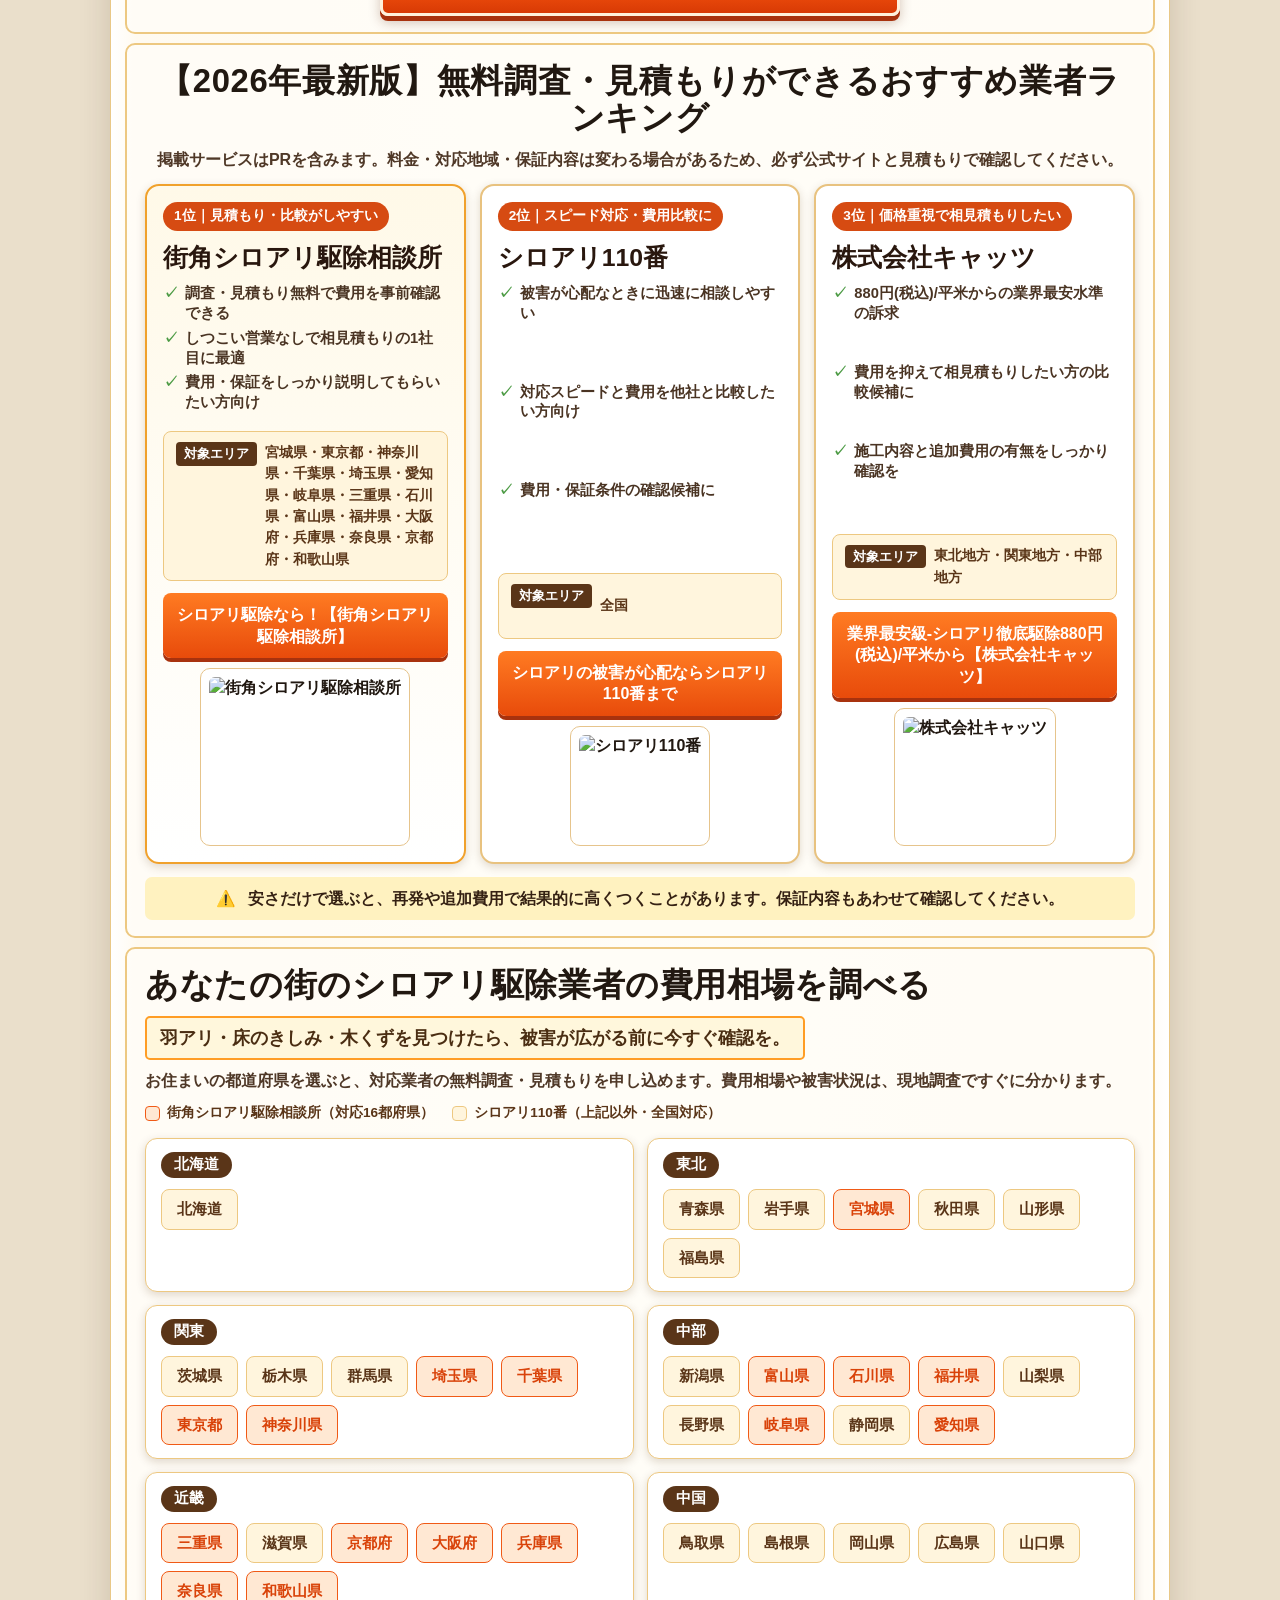
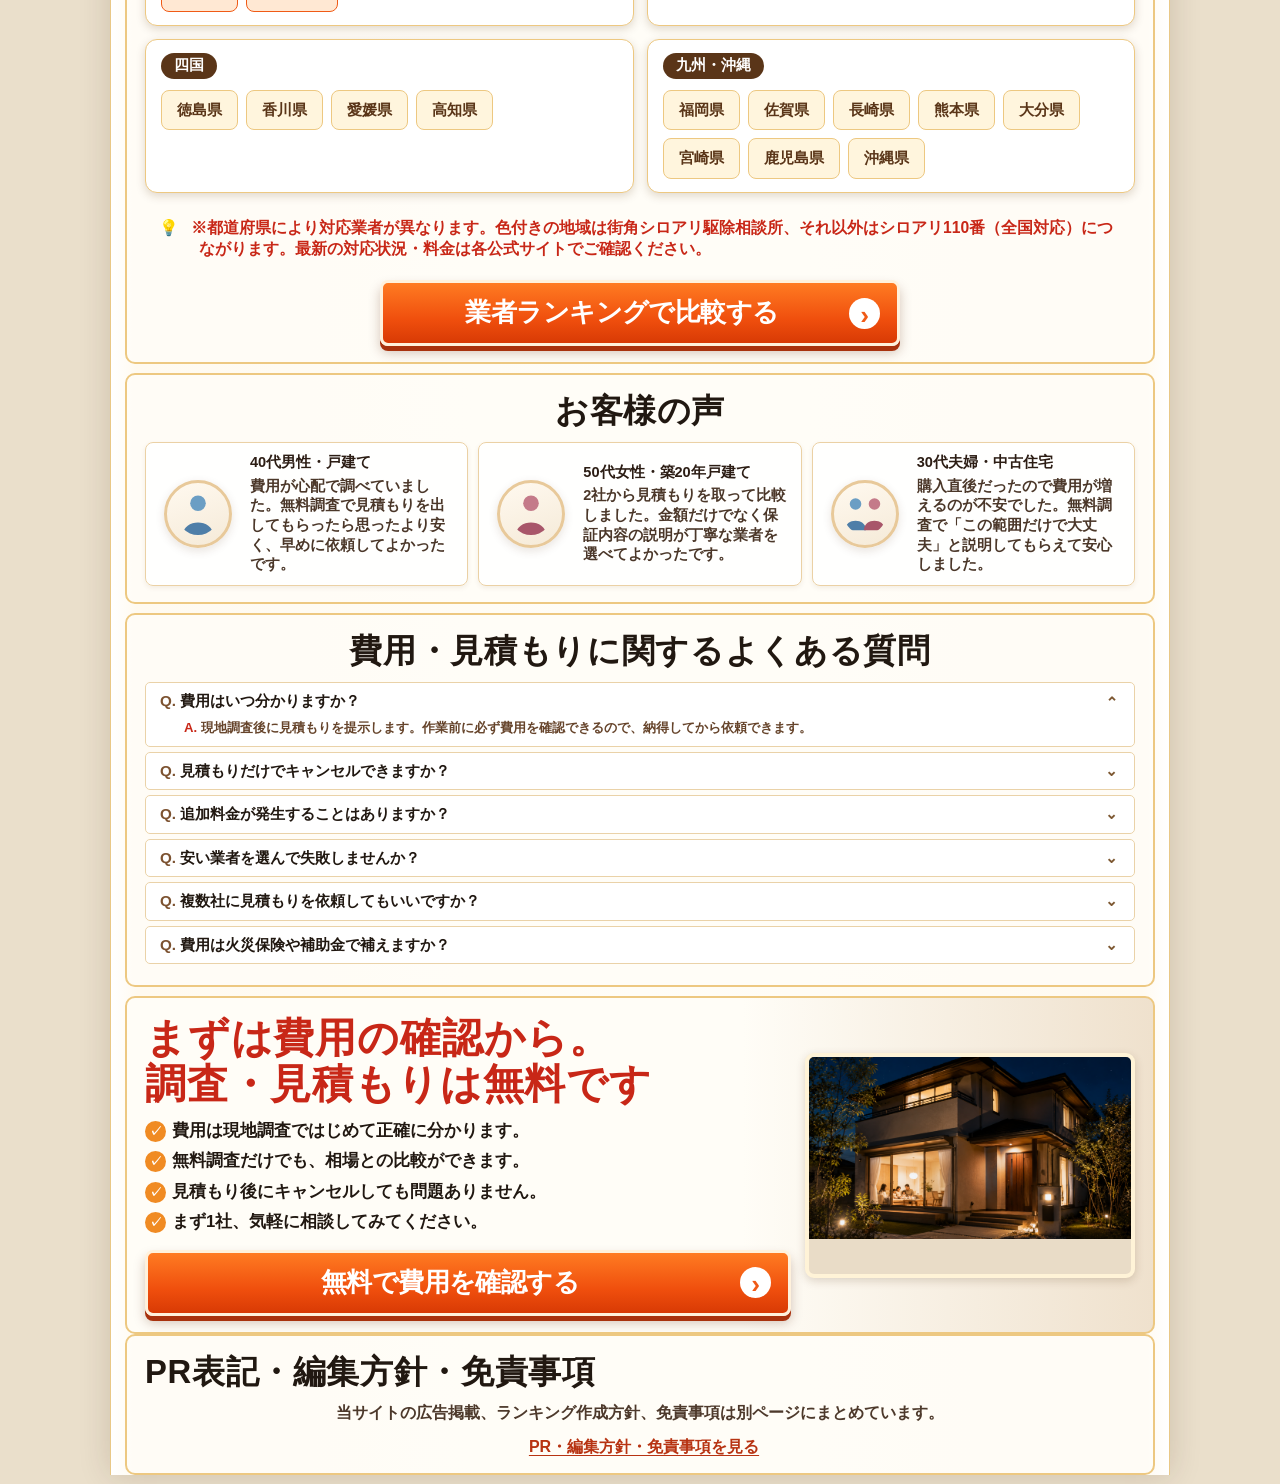
==== commit 82070f49: "相見積もり導線を強化し都道府県セクションをランキング後へ移動 - ランキング直前に「相見積もりが必要→おすすめ業者で比較」ブリッジを追加 - 都道府県別セクションをランキングの後ろへ移動（全LP） -" ====
--- a/cost.html
+++ b/cost.html
@@ -92,6 +92,18 @@
       </section>
 
       <!-- 費用相場早見表 -->
+      <section class="panel toc" aria-labelledby="toc-title">
+        <h2 id="toc-title">この記事でわかること</h2>
+        <ol class="toc-list">
+          <li><a href="#cost-title">シロアリ駆除にかかる費用の目安</a></li>
+          <li><a href="#reason-title">費用に幅が出る4つの理由</a></li>
+          <li><a href="#warn-title">「極端に安い見積もり」への注意点</a></li>
+          <li><a href="#affiliate-ranking">相見積もりにおすすめの業者ランキング</a></li>
+          <li><a href="#area-finder">あなたの街の対応業者・費用相場を調べる</a></li>
+          <li><a href="#faq-title">費用に関するよくある質問</a></li>
+        </ol>
+      </section>
+
       <section class="panel" aria-labelledby="cost-title">
         <h2 id="cost-title">シロアリ駆除にかかる費用の目安</h2>
         <p class="body-copy">費用は建物の広さ・工法・被害状況によって変わります。下記はあくまで目安です。正確な金額は無料調査で確認してください。</p>
@@ -192,54 +204,22 @@
       </section>
 
       <!-- ランキング -->
-      <section class="panel area-finder" id="area-finder" aria-labelledby="area-finder-title">
-        <h2 id="area-finder-title">対応エリアから業者を探す</h2>
-        <p class="body-copy">1位の「街角シロアリ駆除相談所」は、下記の都府県に対応しています。お住まいの地域を選んで、無料調査・見積もりを依頼できます。</p>
-        <div class="area-region-list">
-          <div class="area-region">
-            <h3>東北</h3>
-            <ul class="pref-grid">
-              <li><a href="#affiliate-ranking">宮城県</a></li>
-            </ul>
-          </div>
-          <div class="area-region">
-            <h3>関東</h3>
-            <ul class="pref-grid">
-              <li><a href="#affiliate-ranking">東京都</a></li>
-              <li><a href="#affiliate-ranking">神奈川県</a></li>
-              <li><a href="#affiliate-ranking">千葉県</a></li>
-              <li><a href="#affiliate-ranking">埼玉県</a></li>
-            </ul>
-          </div>
-          <div class="area-region">
-            <h3>北陸</h3>
-            <ul class="pref-grid">
-              <li><a href="#affiliate-ranking">石川県</a></li>
-              <li><a href="#affiliate-ranking">富山県</a></li>
-              <li><a href="#affiliate-ranking">福井県</a></li>
-            </ul>
-          </div>
-          <div class="area-region">
-            <h3>東海</h3>
-            <ul class="pref-grid">
-              <li><a href="#affiliate-ranking">愛知県</a></li>
-              <li><a href="#affiliate-ranking">岐阜県</a></li>
-              <li><a href="#affiliate-ranking">三重県</a></li>
-            </ul>
-          </div>
-          <div class="area-region">
-            <h3>近畿</h3>
-            <ul class="pref-grid">
-              <li><a href="#affiliate-ranking">大阪府</a></li>
-              <li><a href="#affiliate-ranking">兵庫県</a></li>
-              <li><a href="#affiliate-ranking">奈良県</a></li>
-              <li><a href="#affiliate-ranking">京都府</a></li>
-              <li><a href="#affiliate-ranking">和歌山県</a></li>
-            </ul>
-          </div>
-        </div>
-        <p class="hint">※上記エリア外の場合も、ランキング掲載の「シロアリ110番」（全国対応）などでご相談いただけます。対応状況は各公式サイトでご確認ください。</p>
-        <a class="cta-button narrow" href="#affiliate-ranking">エリア対応の業者を見る</a>
+
+      <section class="panel quote-bridge" aria-labelledby="quote-bridge-title">
+        <h2 id="quote-bridge-title">適正な費用を知るには「相見積もり」が欠かせません</h2>
+        <p class="body-copy">シロアリ駆除の費用は、坪数・被害範囲・工法・保証で大きく変わります。相場表はあくまで目安で、<b>あなたの家の適正価格は、複数業者の無料見積もりを比べて初めて分かります。</b></p>
+        <div class="quote-bridge-grid">
+          <article class="bad">
+            <b>1社だけで決める</b>
+            <p>その金額が高いのか安いのか判断できず、相場より高く契約したり、手抜き工事に気づけないことも。</p>
+          </article>
+          <article class="good">
+            <b>2〜3社で相見積もり</b>
+            <p>適正価格・施工内容・保証条件を見比べられ、ムダな出費と再発リスクの両方を防げます。</p>
+          </article>
+        </div>
+        <p class="hint">下記は、無料調査・相見積もりに対応したおすすめ業者です。まずは2〜3社に依頼して比較するのがおすすめです。</p>
+        <a class="cta-button narrow" href="#affiliate-ranking">おすすめ業者を比較する</a>
       </section>
 
       <section class="panel affiliate-offers" id="affiliate-ranking" aria-labelledby="affiliate-title">
@@ -293,6 +273,107 @@
       </section>
 
       <!-- お客様の声 -->
+      <section class="panel area-finder" id="area-finder" aria-labelledby="area-finder-title">
+        <h2 id="area-finder-title">あなたの街のシロアリ駆除業者の費用相場を調べる</h2>
+        <p class="lead-box">羽アリ・床のきしみ・木くずを見つけたら、被害が広がる前に今すぐ確認を。</p>
+        <p class="body-copy">お住まいの都道府県を選ぶと、対応業者の<b>無料調査・見積もり</b>を申し込めます。費用相場や被害状況は、現地調査ですぐに分かります。</p>
+        <p class="area-legend">
+          <span class="machikado"><i></i>街角シロアリ駆除相談所（対応16都府県）</span>
+          <span class="other"><i></i>シロアリ110番（上記以外・全国対応）</span>
+        </p>
+        <div class="area-region-list">
+          <div class="area-region">
+            <h3>北海道</h3>
+            <ul class="pref-grid">
+              <li><a href="https://px.a8.net/svt/ejp?a8mat=4B5OO9+2EXDEY+39GM+HX5B6" rel="nofollow" onclick="gtag_report_conversion('https://px.a8.net/svt/ejp?a8mat=4B5OO9+2EXDEY+39GM+HX5B6')">北海道</a></li>
+            </ul>
+          </div>
+          <div class="area-region">
+            <h3>東北</h3>
+            <ul class="pref-grid">
+              <li><a href="https://px.a8.net/svt/ejp?a8mat=4B5OO9+2EXDEY+39GM+HX5B6" rel="nofollow" onclick="gtag_report_conversion('https://px.a8.net/svt/ejp?a8mat=4B5OO9+2EXDEY+39GM+HX5B6')">青森県</a></li>
+              <li><a href="https://px.a8.net/svt/ejp?a8mat=4B5OO9+2EXDEY+39GM+HX5B6" rel="nofollow" onclick="gtag_report_conversion('https://px.a8.net/svt/ejp?a8mat=4B5OO9+2EXDEY+39GM+HX5B6')">岩手県</a></li>
+              <li><a href="https://px.a8.net/svt/ejp?a8mat=4B5OO9+2DQI7E+5BYA+ZQ80I" class="machikado" rel="nofollow" onclick="gtag_report_conversion('https://px.a8.net/svt/ejp?a8mat=4B5OO9+2DQI7E+5BYA+ZQ80I')">宮城県</a></li>
+              <li><a href="https://px.a8.net/svt/ejp?a8mat=4B5OO9+2EXDEY+39GM+HX5B6" rel="nofollow" onclick="gtag_report_conversion('https://px.a8.net/svt/ejp?a8mat=4B5OO9+2EXDEY+39GM+HX5B6')">秋田県</a></li>
+              <li><a href="https://px.a8.net/svt/ejp?a8mat=4B5OO9+2EXDEY+39GM+HX5B6" rel="nofollow" onclick="gtag_report_conversion('https://px.a8.net/svt/ejp?a8mat=4B5OO9+2EXDEY+39GM+HX5B6')">山形県</a></li>
+              <li><a href="https://px.a8.net/svt/ejp?a8mat=4B5OO9+2EXDEY+39GM+HX5B6" rel="nofollow" onclick="gtag_report_conversion('https://px.a8.net/svt/ejp?a8mat=4B5OO9+2EXDEY+39GM+HX5B6')">福島県</a></li>
+            </ul>
+          </div>
+          <div class="area-region">
+            <h3>関東</h3>
+            <ul class="pref-grid">
+              <li><a href="https://px.a8.net/svt/ejp?a8mat=4B5OO9+2EXDEY+39GM+HX5B6" rel="nofollow" onclick="gtag_report_conversion('https://px.a8.net/svt/ejp?a8mat=4B5OO9+2EXDEY+39GM+HX5B6')">茨城県</a></li>
+              <li><a href="https://px.a8.net/svt/ejp?a8mat=4B5OO9+2EXDEY+39GM+HX5B6" rel="nofollow" onclick="gtag_report_conversion('https://px.a8.net/svt/ejp?a8mat=4B5OO9+2EXDEY+39GM+HX5B6')">栃木県</a></li>
+              <li><a href="https://px.a8.net/svt/ejp?a8mat=4B5OO9+2EXDEY+39GM+HX5B6" rel="nofollow" onclick="gtag_report_conversion('https://px.a8.net/svt/ejp?a8mat=4B5OO9+2EXDEY+39GM+HX5B6')">群馬県</a></li>
+              <li><a href="https://px.a8.net/svt/ejp?a8mat=4B5OO9+2DQI7E+5BYA+ZQ80I" class="machikado" rel="nofollow" onclick="gtag_report_conversion('https://px.a8.net/svt/ejp?a8mat=4B5OO9+2DQI7E+5BYA+ZQ80I')">埼玉県</a></li>
+              <li><a href="https://px.a8.net/svt/ejp?a8mat=4B5OO9+2DQI7E+5BYA+ZQ80I" class="machikado" rel="nofollow" onclick="gtag_report_conversion('https://px.a8.net/svt/ejp?a8mat=4B5OO9+2DQI7E+5BYA+ZQ80I')">千葉県</a></li>
+              <li><a href="https://px.a8.net/svt/ejp?a8mat=4B5OO9+2DQI7E+5BYA+ZQ80I" class="machikado" rel="nofollow" onclick="gtag_report_conversion('https://px.a8.net/svt/ejp?a8mat=4B5OO9+2DQI7E+5BYA+ZQ80I')">東京都</a></li>
+              <li><a href="https://px.a8.net/svt/ejp?a8mat=4B5OO9+2DQI7E+5BYA+ZQ80I" class="machikado" rel="nofollow" onclick="gtag_report_conversion('https://px.a8.net/svt/ejp?a8mat=4B5OO9+2DQI7E+5BYA+ZQ80I')">神奈川県</a></li>
+            </ul>
+          </div>
+          <div class="area-region">
+            <h3>中部</h3>
+            <ul class="pref-grid">
+              <li><a href="https://px.a8.net/svt/ejp?a8mat=4B5OO9+2EXDEY+39GM+HX5B6" rel="nofollow" onclick="gtag_report_conversion('https://px.a8.net/svt/ejp?a8mat=4B5OO9+2EXDEY+39GM+HX5B6')">新潟県</a></li>
+              <li><a href="https://px.a8.net/svt/ejp?a8mat=4B5OO9+2DQI7E+5BYA+ZQ80I" class="machikado" rel="nofollow" onclick="gtag_report_conversion('https://px.a8.net/svt/ejp?a8mat=4B5OO9+2DQI7E+5BYA+ZQ80I')">富山県</a></li>
+              <li><a href="https://px.a8.net/svt/ejp?a8mat=4B5OO9+2DQI7E+5BYA+ZQ80I" class="machikado" rel="nofollow" onclick="gtag_report_conversion('https://px.a8.net/svt/ejp?a8mat=4B5OO9+2DQI7E+5BYA+ZQ80I')">石川県</a></li>
+              <li><a href="https://px.a8.net/svt/ejp?a8mat=4B5OO9+2DQI7E+5BYA+ZQ80I" class="machikado" rel="nofollow" onclick="gtag_report_conversion('https://px.a8.net/svt/ejp?a8mat=4B5OO9+2DQI7E+5BYA+ZQ80I')">福井県</a></li>
+              <li><a href="https://px.a8.net/svt/ejp?a8mat=4B5OO9+2EXDEY+39GM+HX5B6" rel="nofollow" onclick="gtag_report_conversion('https://px.a8.net/svt/ejp?a8mat=4B5OO9+2EXDEY+39GM+HX5B6')">山梨県</a></li>
+              <li><a href="https://px.a8.net/svt/ejp?a8mat=4B5OO9+2EXDEY+39GM+HX5B6" rel="nofollow" onclick="gtag_report_conversion('https://px.a8.net/svt/ejp?a8mat=4B5OO9+2EXDEY+39GM+HX5B6')">長野県</a></li>
+              <li><a href="https://px.a8.net/svt/ejp?a8mat=4B5OO9+2DQI7E+5BYA+ZQ80I" class="machikado" rel="nofollow" onclick="gtag_report_conversion('https://px.a8.net/svt/ejp?a8mat=4B5OO9+2DQI7E+5BYA+ZQ80I')">岐阜県</a></li>
+              <li><a href="https://px.a8.net/svt/ejp?a8mat=4B5OO9+2EXDEY+39GM+HX5B6" rel="nofollow" onclick="gtag_report_conversion('https://px.a8.net/svt/ejp?a8mat=4B5OO9+2EXDEY+39GM+HX5B6')">静岡県</a></li>
+              <li><a href="https://px.a8.net/svt/ejp?a8mat=4B5OO9+2DQI7E+5BYA+ZQ80I" class="machikado" rel="nofollow" onclick="gtag_report_conversion('https://px.a8.net/svt/ejp?a8mat=4B5OO9+2DQI7E+5BYA+ZQ80I')">愛知県</a></li>
+            </ul>
+          </div>
+          <div class="area-region">
+            <h3>近畿</h3>
+            <ul class="pref-grid">
+              <li><a href="https://px.a8.net/svt/ejp?a8mat=4B5OO9+2DQI7E+5BYA+ZQ80I" class="machikado" rel="nofollow" onclick="gtag_report_conversion('https://px.a8.net/svt/ejp?a8mat=4B5OO9+2DQI7E+5BYA+ZQ80I')">三重県</a></li>
+              <li><a href="https://px.a8.net/svt/ejp?a8mat=4B5OO9+2EXDEY+39GM+HX5B6" rel="nofollow" onclick="gtag_report_conversion('https://px.a8.net/svt/ejp?a8mat=4B5OO9+2EXDEY+39GM+HX5B6')">滋賀県</a></li>
+              <li><a href="https://px.a8.net/svt/ejp?a8mat=4B5OO9+2DQI7E+5BYA+ZQ80I" class="machikado" rel="nofollow" onclick="gtag_report_conversion('https://px.a8.net/svt/ejp?a8mat=4B5OO9+2DQI7E+5BYA+ZQ80I')">京都府</a></li>
+              <li><a href="https://px.a8.net/svt/ejp?a8mat=4B5OO9+2DQI7E+5BYA+ZQ80I" class="machikado" rel="nofollow" onclick="gtag_report_conversion('https://px.a8.net/svt/ejp?a8mat=4B5OO9+2DQI7E+5BYA+ZQ80I')">大阪府</a></li>
+              <li><a href="https://px.a8.net/svt/ejp?a8mat=4B5OO9+2DQI7E+5BYA+ZQ80I" class="machikado" rel="nofollow" onclick="gtag_report_conversion('https://px.a8.net/svt/ejp?a8mat=4B5OO9+2DQI7E+5BYA+ZQ80I')">兵庫県</a></li>
+              <li><a href="https://px.a8.net/svt/ejp?a8mat=4B5OO9+2DQI7E+5BYA+ZQ80I" class="machikado" rel="nofollow" onclick="gtag_report_conversion('https://px.a8.net/svt/ejp?a8mat=4B5OO9+2DQI7E+5BYA+ZQ80I')">奈良県</a></li>
+              <li><a href="https://px.a8.net/svt/ejp?a8mat=4B5OO9+2DQI7E+5BYA+ZQ80I" class="machikado" rel="nofollow" onclick="gtag_report_conversion('https://px.a8.net/svt/ejp?a8mat=4B5OO9+2DQI7E+5BYA+ZQ80I')">和歌山県</a></li>
+            </ul>
+          </div>
+          <div class="area-region">
+            <h3>中国</h3>
+            <ul class="pref-grid">
+              <li><a href="https://px.a8.net/svt/ejp?a8mat=4B5OO9+2EXDEY+39GM+HX5B6" rel="nofollow" onclick="gtag_report_conversion('https://px.a8.net/svt/ejp?a8mat=4B5OO9+2EXDEY+39GM+HX5B6')">鳥取県</a></li>
+              <li><a href="https://px.a8.net/svt/ejp?a8mat=4B5OO9+2EXDEY+39GM+HX5B6" rel="nofollow" onclick="gtag_report_conversion('https://px.a8.net/svt/ejp?a8mat=4B5OO9+2EXDEY+39GM+HX5B6')">島根県</a></li>
+              <li><a href="https://px.a8.net/svt/ejp?a8mat=4B5OO9+2EXDEY+39GM+HX5B6" rel="nofollow" onclick="gtag_report_conversion('https://px.a8.net/svt/ejp?a8mat=4B5OO9+2EXDEY+39GM+HX5B6')">岡山県</a></li>
+              <li><a href="https://px.a8.net/svt/ejp?a8mat=4B5OO9+2EXDEY+39GM+HX5B6" rel="nofollow" onclick="gtag_report_conversion('https://px.a8.net/svt/ejp?a8mat=4B5OO9+2EXDEY+39GM+HX5B6')">広島県</a></li>
+              <li><a href="https://px.a8.net/svt/ejp?a8mat=4B5OO9+2EXDEY+39GM+HX5B6" rel="nofollow" onclick="gtag_report_conversion('https://px.a8.net/svt/ejp?a8mat=4B5OO9+2EXDEY+39GM+HX5B6')">山口県</a></li>
+            </ul>
+          </div>
+          <div class="area-region">
+            <h3>四国</h3>
+            <ul class="pref-grid">
+              <li><a href="https://px.a8.net/svt/ejp?a8mat=4B5OO9+2EXDEY+39GM+HX5B6" rel="nofollow" onclick="gtag_report_conversion('https://px.a8.net/svt/ejp?a8mat=4B5OO9+2EXDEY+39GM+HX5B6')">徳島県</a></li>
+              <li><a href="https://px.a8.net/svt/ejp?a8mat=4B5OO9+2EXDEY+39GM+HX5B6" rel="nofollow" onclick="gtag_report_conversion('https://px.a8.net/svt/ejp?a8mat=4B5OO9+2EXDEY+39GM+HX5B6')">香川県</a></li>
+              <li><a href="https://px.a8.net/svt/ejp?a8mat=4B5OO9+2EXDEY+39GM+HX5B6" rel="nofollow" onclick="gtag_report_conversion('https://px.a8.net/svt/ejp?a8mat=4B5OO9+2EXDEY+39GM+HX5B6')">愛媛県</a></li>
+              <li><a href="https://px.a8.net/svt/ejp?a8mat=4B5OO9+2EXDEY+39GM+HX5B6" rel="nofollow" onclick="gtag_report_conversion('https://px.a8.net/svt/ejp?a8mat=4B5OO9+2EXDEY+39GM+HX5B6')">高知県</a></li>
+            </ul>
+          </div>
+          <div class="area-region">
+            <h3>九州・沖縄</h3>
+            <ul class="pref-grid">
+              <li><a href="https://px.a8.net/svt/ejp?a8mat=4B5OO9+2EXDEY+39GM+HX5B6" rel="nofollow" onclick="gtag_report_conversion('https://px.a8.net/svt/ejp?a8mat=4B5OO9+2EXDEY+39GM+HX5B6')">福岡県</a></li>
+              <li><a href="https://px.a8.net/svt/ejp?a8mat=4B5OO9+2EXDEY+39GM+HX5B6" rel="nofollow" onclick="gtag_report_conversion('https://px.a8.net/svt/ejp?a8mat=4B5OO9+2EXDEY+39GM+HX5B6')">佐賀県</a></li>
+              <li><a href="https://px.a8.net/svt/ejp?a8mat=4B5OO9+2EXDEY+39GM+HX5B6" rel="nofollow" onclick="gtag_report_conversion('https://px.a8.net/svt/ejp?a8mat=4B5OO9+2EXDEY+39GM+HX5B6')">長崎県</a></li>
+              <li><a href="https://px.a8.net/svt/ejp?a8mat=4B5OO9+2EXDEY+39GM+HX5B6" rel="nofollow" onclick="gtag_report_conversion('https://px.a8.net/svt/ejp?a8mat=4B5OO9+2EXDEY+39GM+HX5B6')">熊本県</a></li>
+              <li><a href="https://px.a8.net/svt/ejp?a8mat=4B5OO9+2EXDEY+39GM+HX5B6" rel="nofollow" onclick="gtag_report_conversion('https://px.a8.net/svt/ejp?a8mat=4B5OO9+2EXDEY+39GM+HX5B6')">大分県</a></li>
+              <li><a href="https://px.a8.net/svt/ejp?a8mat=4B5OO9+2EXDEY+39GM+HX5B6" rel="nofollow" onclick="gtag_report_conversion('https://px.a8.net/svt/ejp?a8mat=4B5OO9+2EXDEY+39GM+HX5B6')">宮崎県</a></li>
+              <li><a href="https://px.a8.net/svt/ejp?a8mat=4B5OO9+2EXDEY+39GM+HX5B6" rel="nofollow" onclick="gtag_report_conversion('https://px.a8.net/svt/ejp?a8mat=4B5OO9+2EXDEY+39GM+HX5B6')">鹿児島県</a></li>
+              <li><a href="https://px.a8.net/svt/ejp?a8mat=4B5OO9+2EXDEY+39GM+HX5B6" rel="nofollow" onclick="gtag_report_conversion('https://px.a8.net/svt/ejp?a8mat=4B5OO9+2EXDEY+39GM+HX5B6')">沖縄県</a></li>
+            </ul>
+          </div>
+        </div>
+        <p class="hint">※都道府県により対応業者が異なります。色付きの地域は街角シロアリ駆除相談所、それ以外はシロアリ110番（全国対応）につながります。最新の対応状況・料金は各公式サイトでご確認ください。</p>
+        <a class="cta-button narrow" href="#affiliate-ranking">業者ランキングで比較する</a>
+      </section>
+
       <section class="panel voices" aria-labelledby="voices-title">
         <h2 id="voices-title">お客様の声</h2>
         <div class="voice-grid">
--- a/styles.css
+++ b/styles.css
@@ -1513,6 +1513,59 @@
 .pref-grid a:hover, .pref-grid a:focus-visible {
   background: var(--orange); color: #fff; transform: translateY(-2px);
 }
+.pref-grid a.machikado {
+  background: #ffe8d3; border-color: var(--orange); color: var(--orange-dark);
+}
+.pref-grid a.machikado:hover, .pref-grid a.machikado:focus-visible {
+  background: var(--orange); color: #fff;
+}
+.area-legend {
+  display: flex; flex-wrap: wrap; gap: 8px 18px;
+  margin: 12px 0 4px; font-size: .85rem; font-weight: 700; color: var(--brown);
+}
+.area-legend span { display: inline-flex; align-items: center; gap: 7px; }
+.area-legend i { width: 15px; height: 15px; border-radius: 4px; }
+.area-legend .machikado i { background: #ffe8d3; border: 1px solid var(--orange); }
+.area-legend .other i { background: #fff5dd; border: 1px solid var(--line); }
+
+/* 目次 */
+.toc-list {
+  display: grid; gap: 9px; margin: 14px 0 2px; padding: 0;
+  counter-reset: toc; list-style: none;
+}
+@media (min-width: 620px) { .toc-list { grid-template-columns: repeat(2, 1fr); } }
+.toc-list a {
+  display: flex; align-items: center; gap: 11px;
+  padding: 12px 14px; background: #fff5dd;
+  border: 1px solid var(--line); border-radius: 10px;
+  color: var(--brown); font-size: .96rem; font-weight: 700;
+  transition: background .18s ease, color .18s ease;
+}
+.toc-list a::before {
+  counter-increment: toc; content: counter(toc);
+  flex: 0 0 auto; display: grid; place-items: center;
+  width: 26px; height: 26px; border-radius: 50%;
+  background: var(--brown); color: #fff; font-size: .9rem;
+}
+.toc-list a:hover, .toc-list a:focus-visible { background: var(--orange); color: #fff; }
+.toc-list a:hover::before, .toc-list a:focus-visible::before { background: #fff; color: var(--orange); }
+
+/* 相見積もりブリッジ（ランキング直前） */
+.quote-bridge-grid { display: grid; gap: 12px; margin: 16px 0 6px; }
+@media (min-width: 560px) { .quote-bridge-grid { grid-template-columns: 1fr 1fr; } }
+.quote-bridge-grid article {
+  padding: 15px 16px; background: #fff;
+  border: 2px solid #e0c089; border-radius: 12px; box-shadow: var(--shadow);
+}
+.quote-bridge-grid article.bad { border-color: #d9b3ad; background: #fdf3f1; }
+.quote-bridge-grid article.good { border-color: var(--orange); background: #fff7ed; }
+.quote-bridge-grid b {
+  display: inline-block; margin-bottom: 8px; padding: 4px 13px;
+  border-radius: 999px; color: #fff; font-size: .95rem;
+}
+.quote-bridge-grid article.bad b { background: #c0584a; }
+.quote-bridge-grid article.good b { background: var(--orange); }
+.quote-bridge-grid p { margin: 0; font-size: .93rem; font-weight: 700; color: #4d392b; line-height: 1.6; }
 
 /* 施工ギャラリー 4列対応 */
 @media (min-width: 560px) {
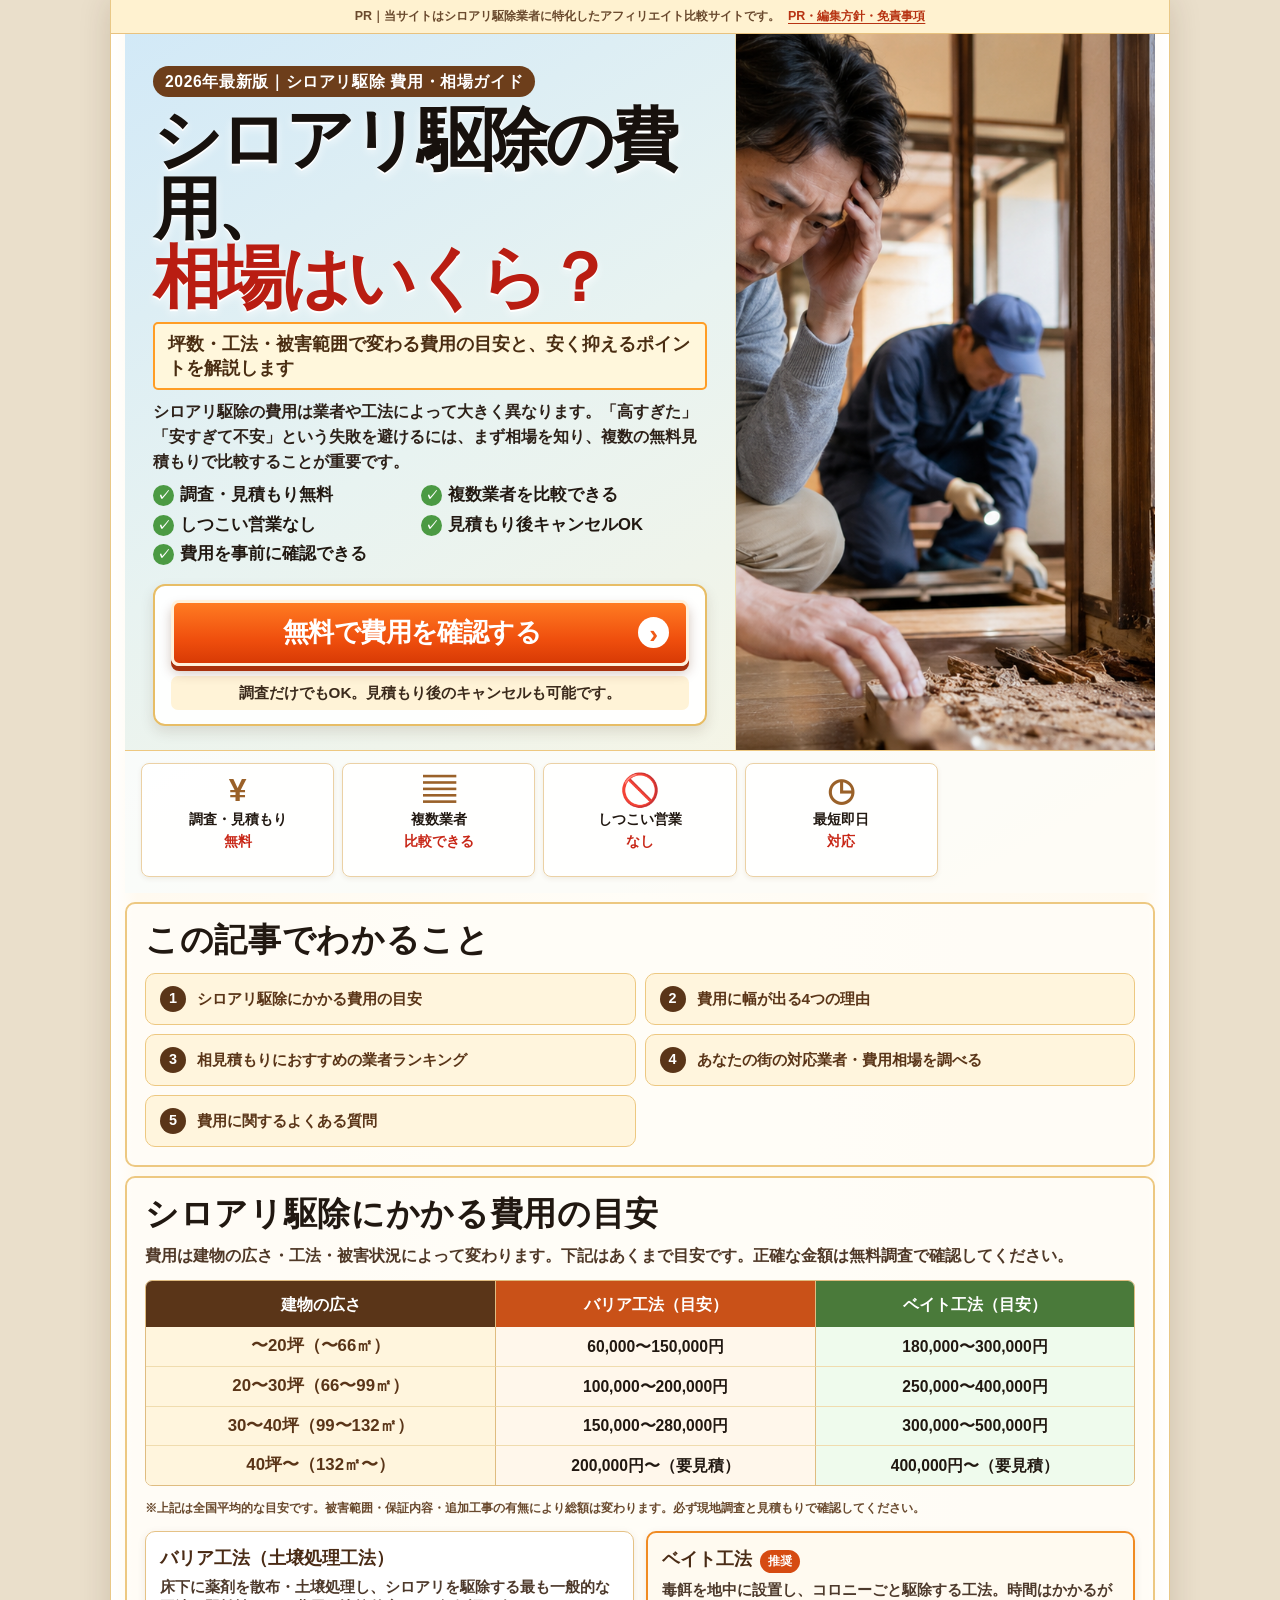
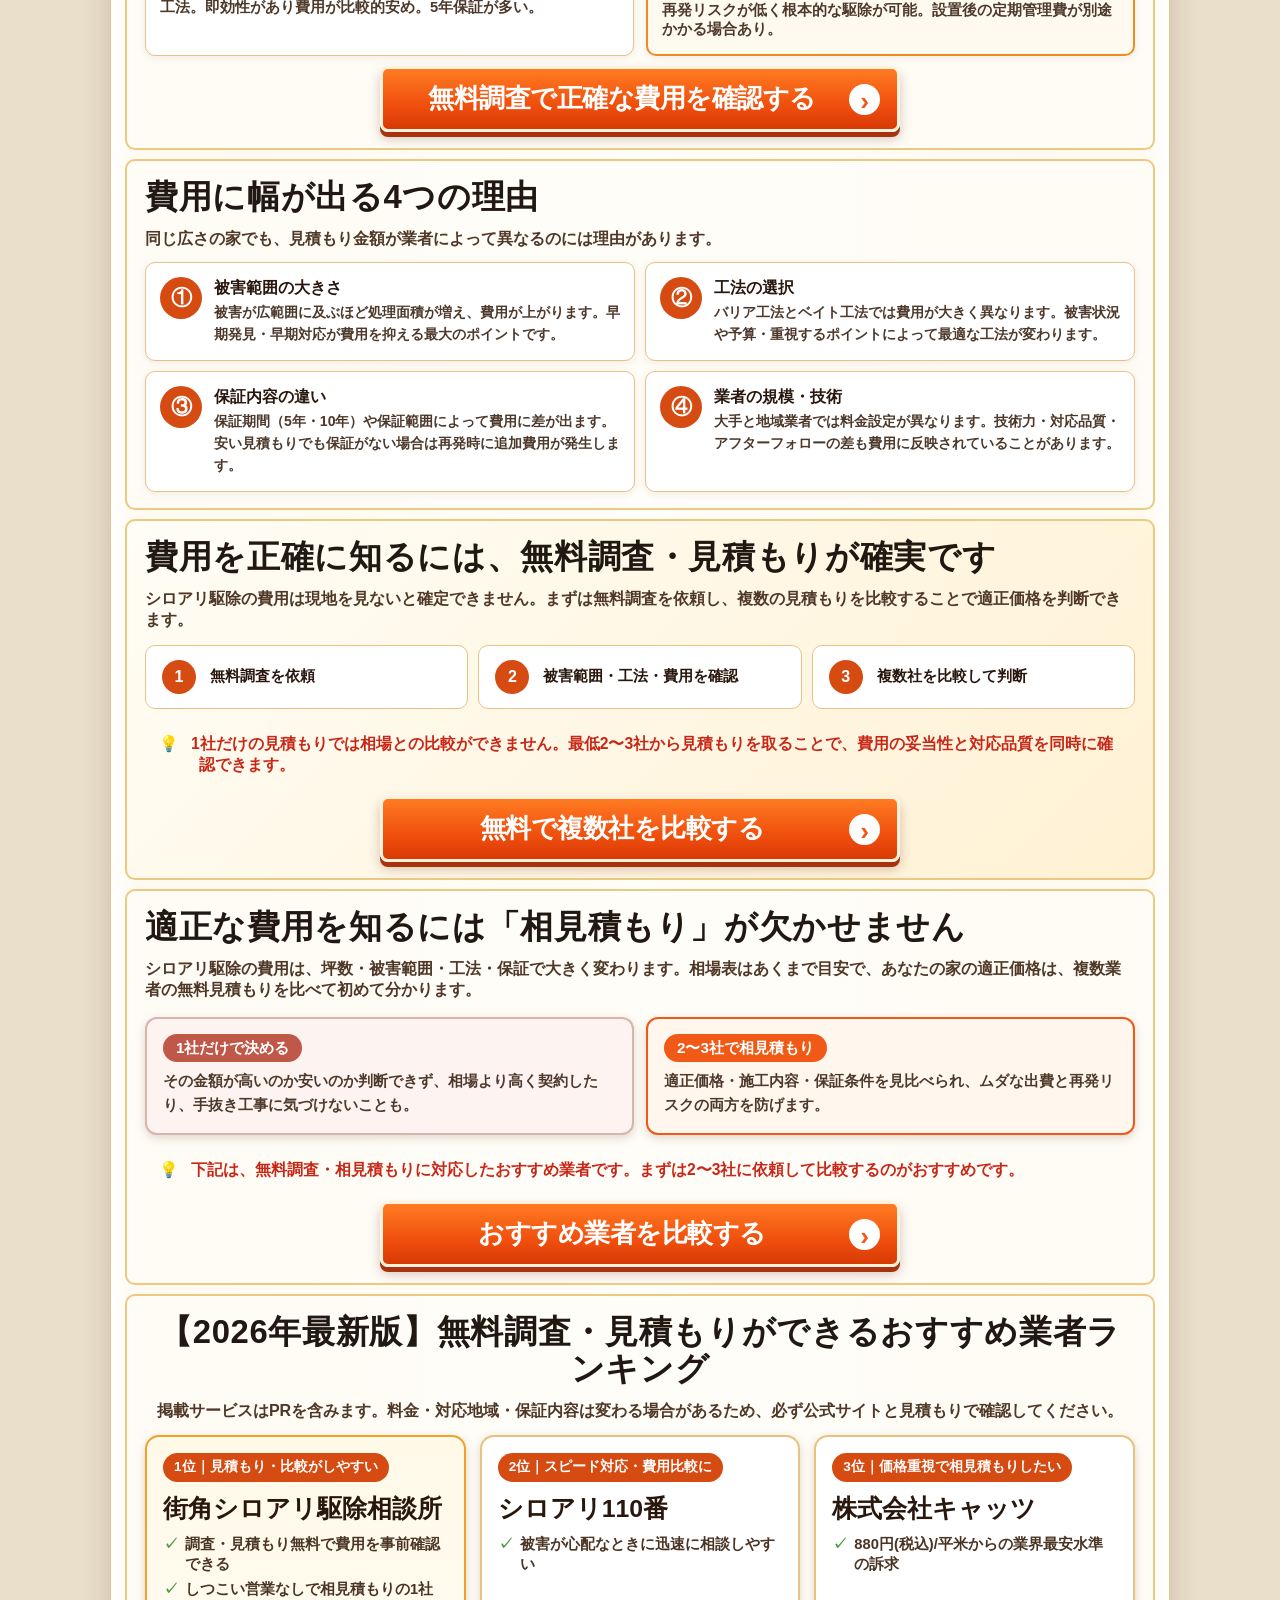
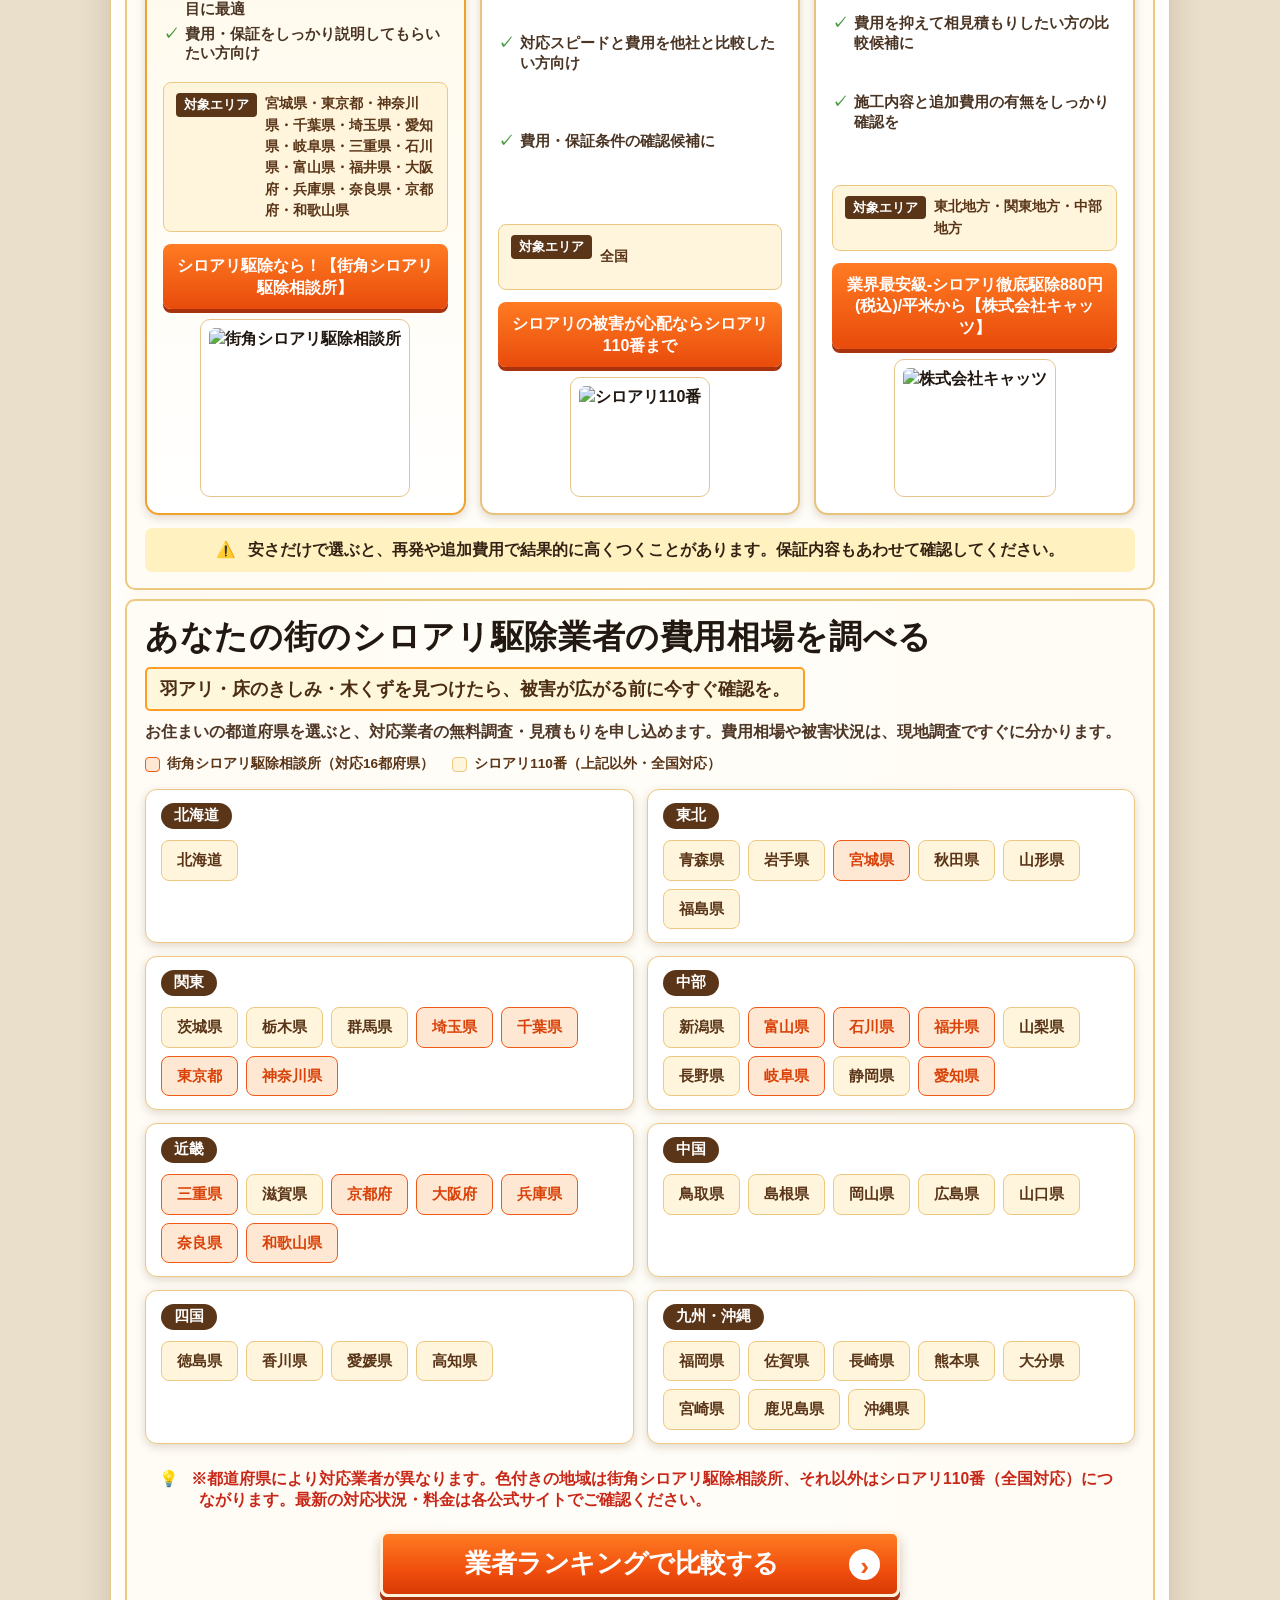
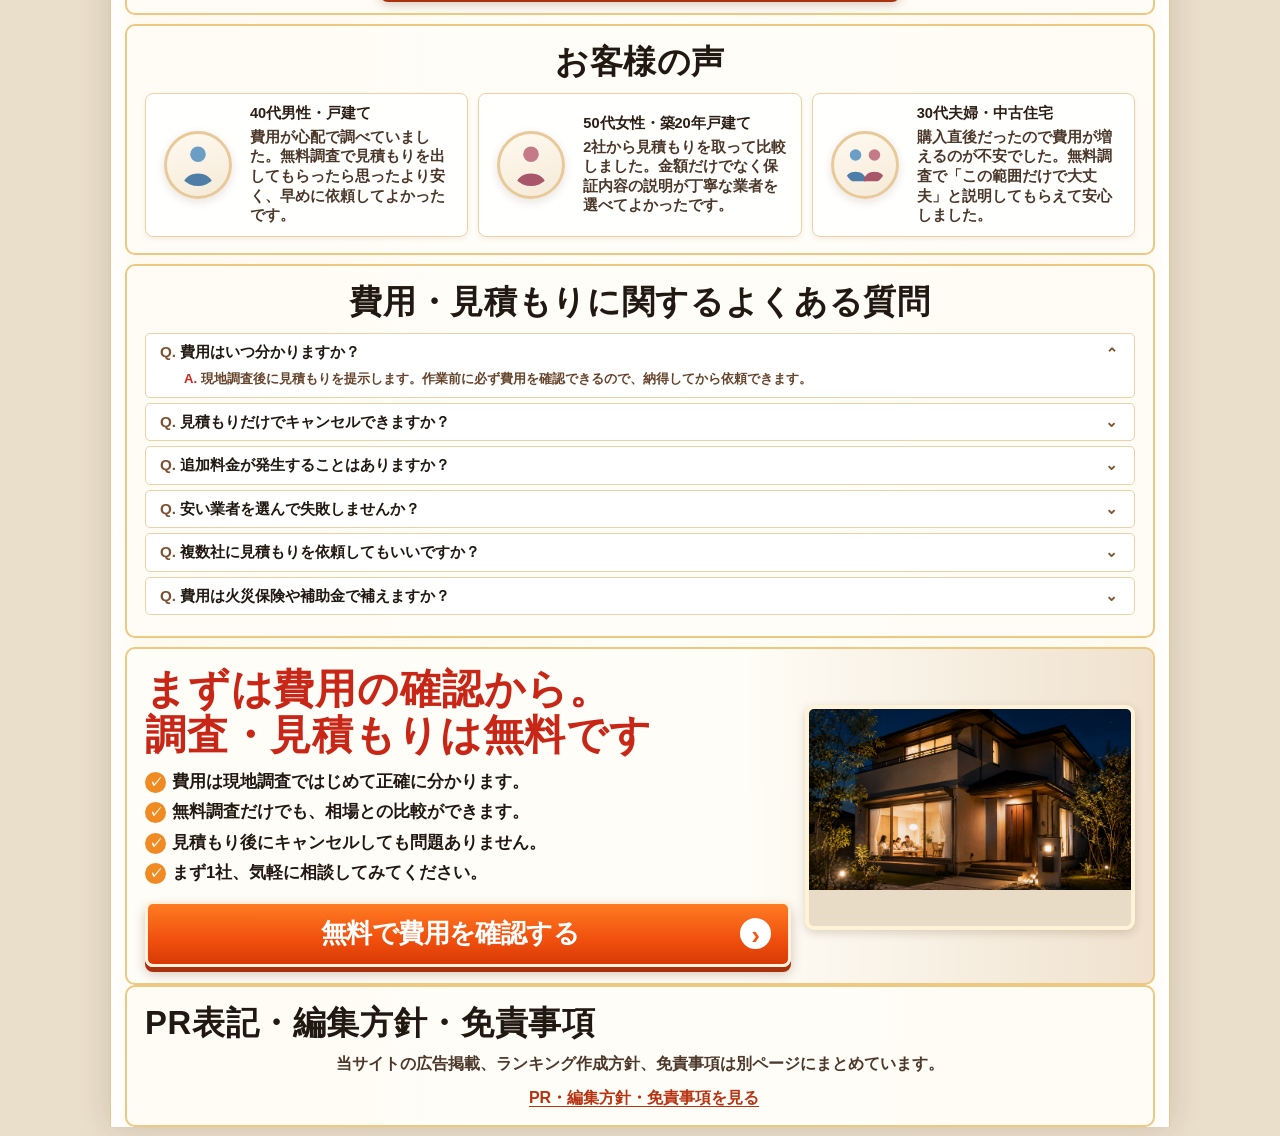
==== commit c64a1c4c: "cost LP:「極端に安い見積もり」注意セクションを削除 該当セクション本文と目次項目をあわせて削除。  Co-Authored-By: Claude Opus 4.8 (1M context) <" ====
--- a/cost.html
+++ b/cost.html
@@ -97,7 +97,6 @@
         <ol class="toc-list">
           <li><a href="#cost-title">シロアリ駆除にかかる費用の目安</a></li>
           <li><a href="#reason-title">費用に幅が出る4つの理由</a></li>
-          <li><a href="#warn-title">「極端に安い見積もり」への注意点</a></li>
           <li><a href="#affiliate-ranking">相見積もりにおすすめの業者ランキング</a></li>
           <li><a href="#area-finder">あなたの街の対応業者・費用相場を調べる</a></li>
           <li><a href="#faq-title">費用に関するよくある質問</a></li>
@@ -175,21 +174,6 @@
       </section>
 
       <!-- 安すぎる業者への注意 -->
-      <section class="panel" aria-labelledby="warn-title" style="background:linear-gradient(135deg,#fffdf8,#fff8e8);">
-        <h2 id="warn-title">「極端に安い見積もり」には注意が必要です</h2>
-        <p class="body-copy">費用を抑えたい気持ちは当然ですが、相場より大幅に安い見積もりにはリスクが伴う場合があります。</p>
-        <div class="warn-box">
-          <h3>こんなケースに注意</h3>
-          <ul>
-            <li>床下に入らず目視のみで「調査完了」とされた</li>
-            <li>見積もりが曖昧で、施工後に追加料金を請求された</li>
-            <li>保証書が発行されず、再発しても対応してもらえなかった</li>
-            <li>薬剤の希釈濃度が低く、効果が短期間しか続かなかった</li>
-          </ul>
-        </div>
-        <p class="alert small" style="margin-top:12px;">費用だけで選ぶと、再発・追加費用で結果的に高くつくことがあります。保証内容と施工内容もあわせて確認してください。</p>
-      </section>
-
       <!-- 費用を正確に知るには -->
       <section class="panel quote-compare" aria-labelledby="flow-title">
         <h2 id="flow-title">費用を正確に知るには、無料調査・見積もりが確実です</h2>
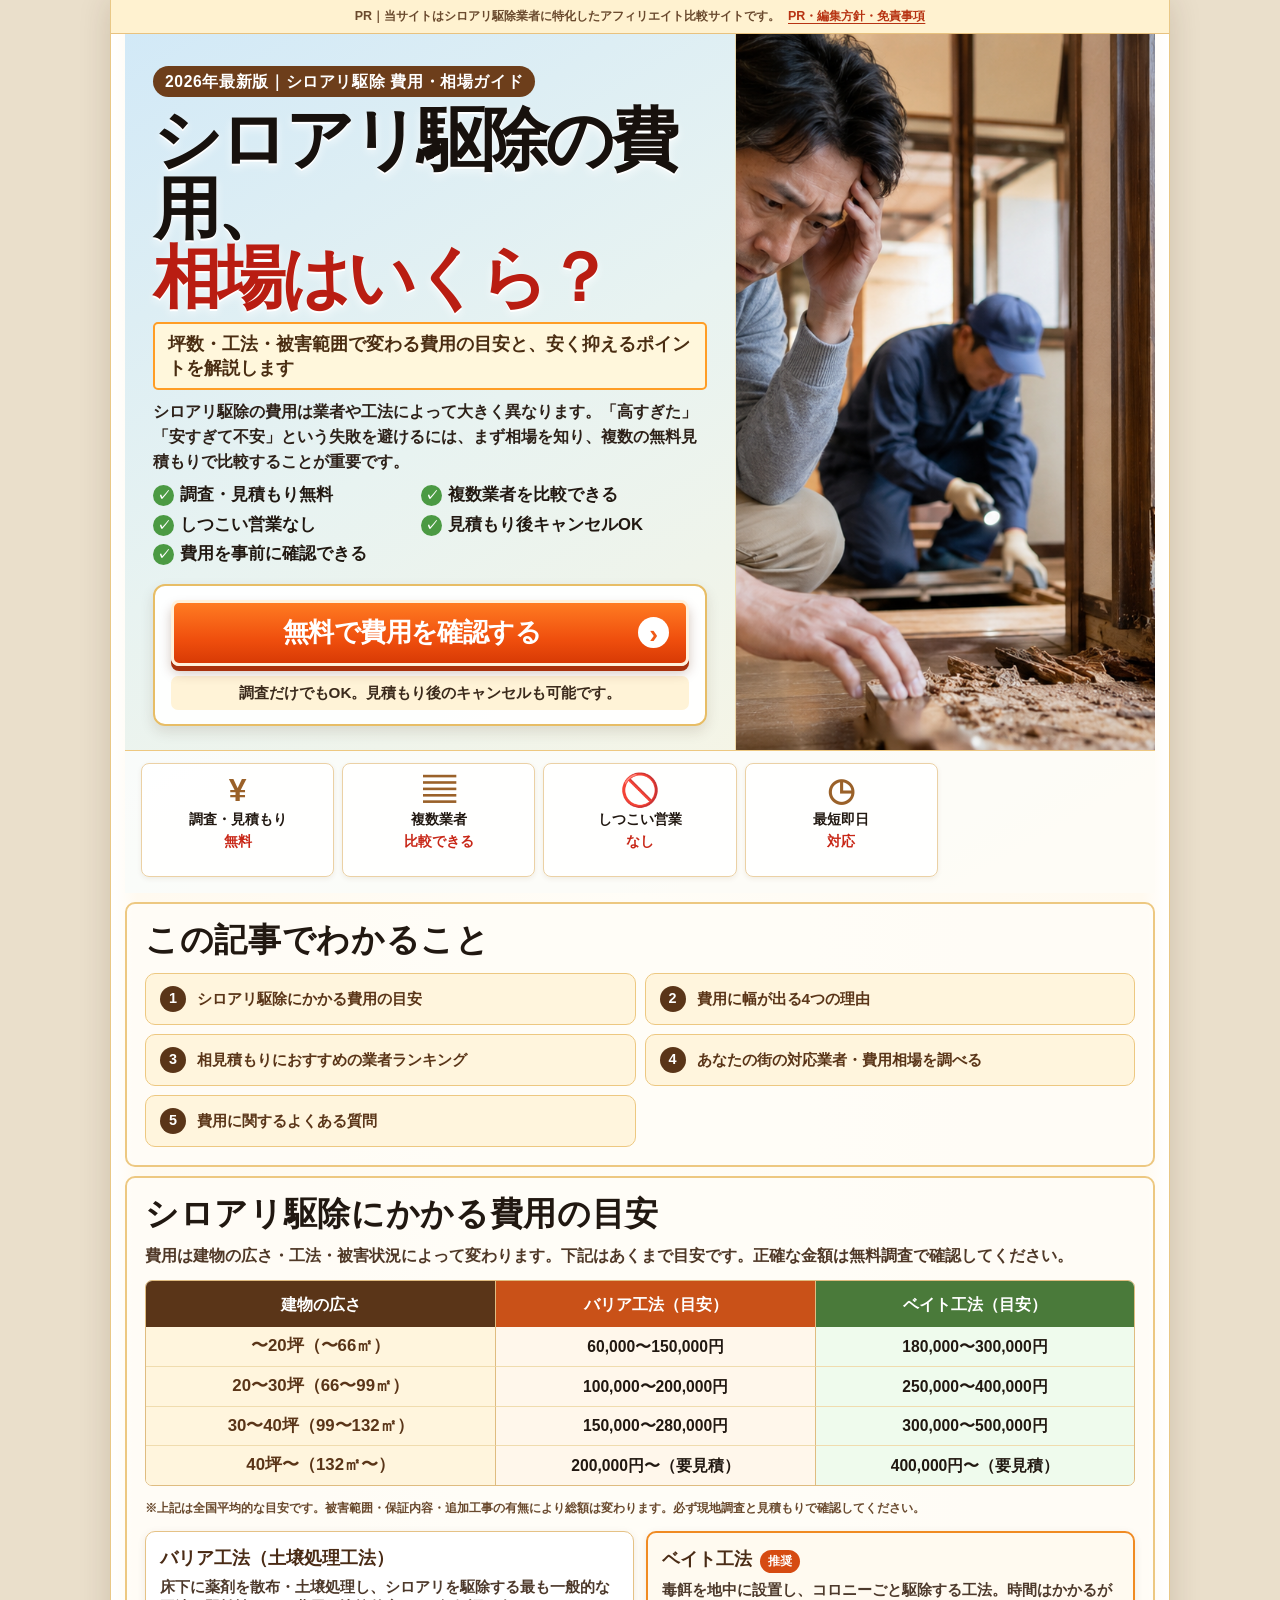
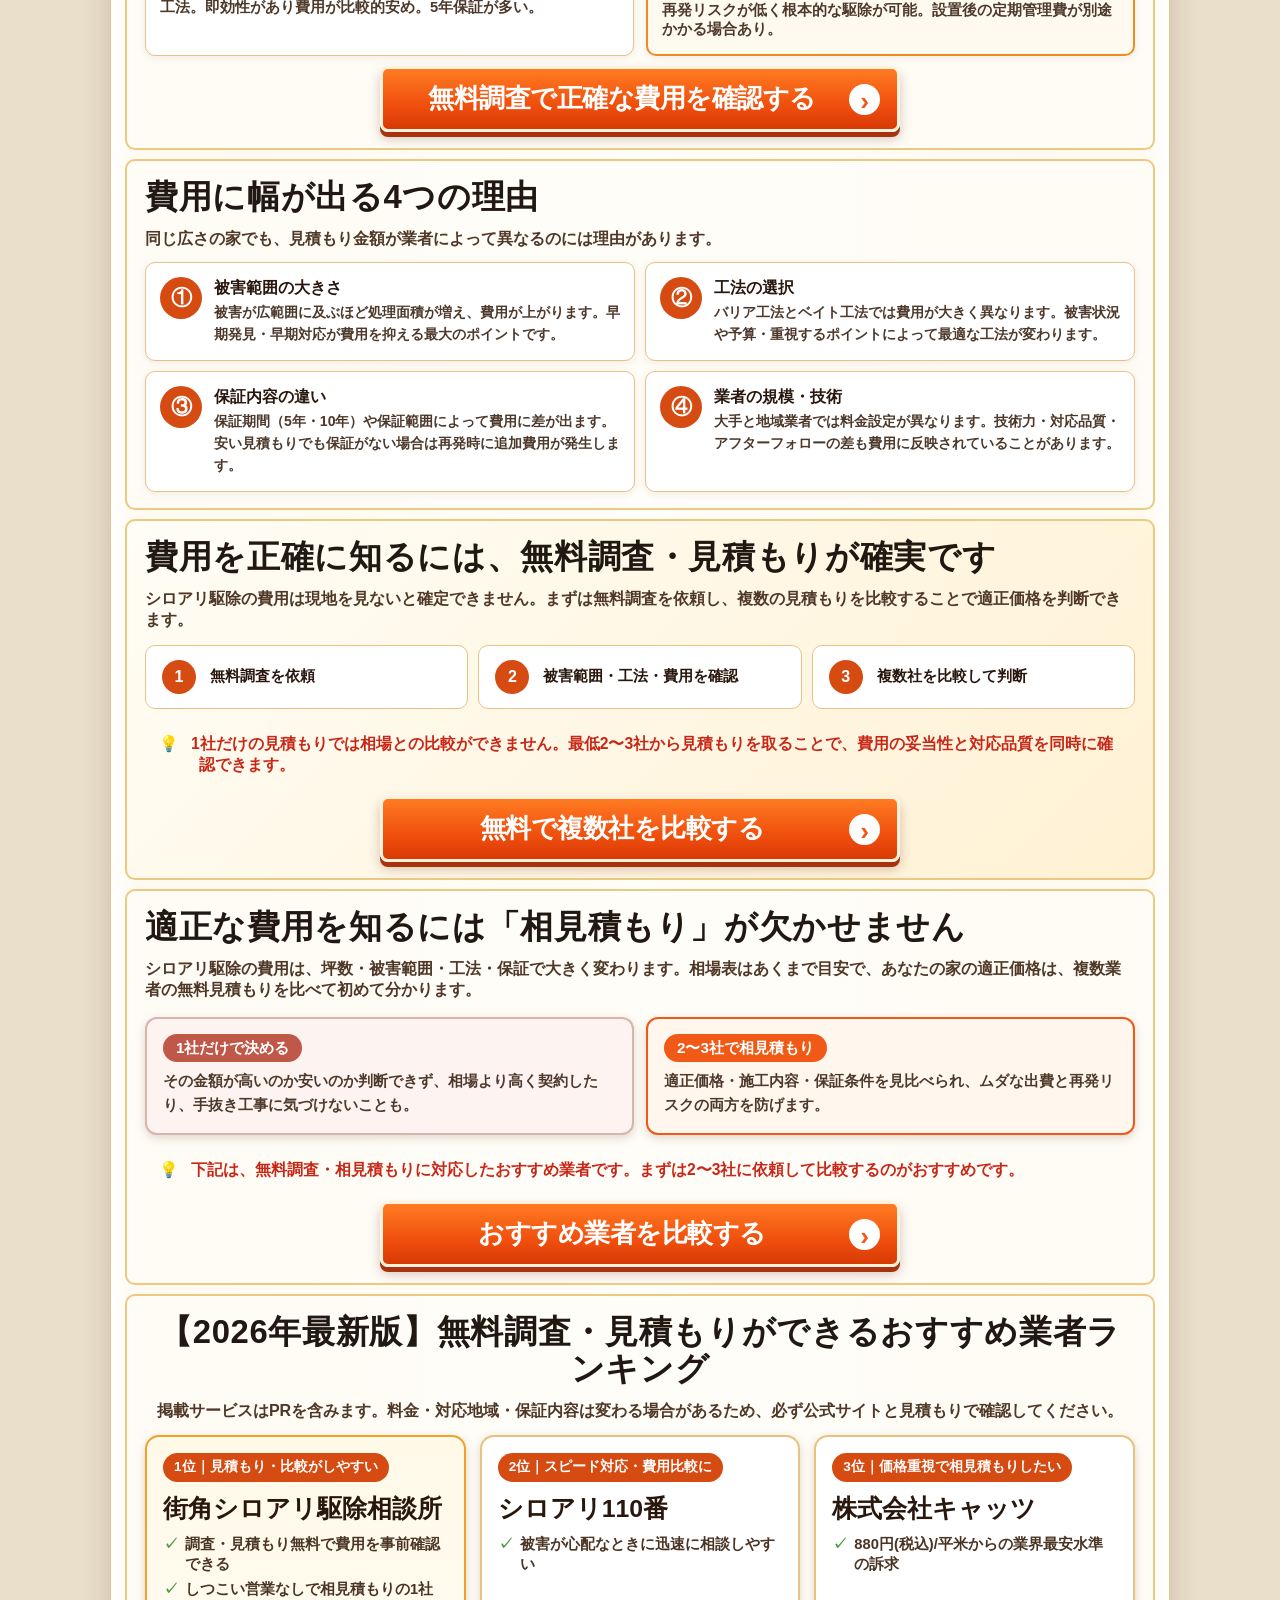
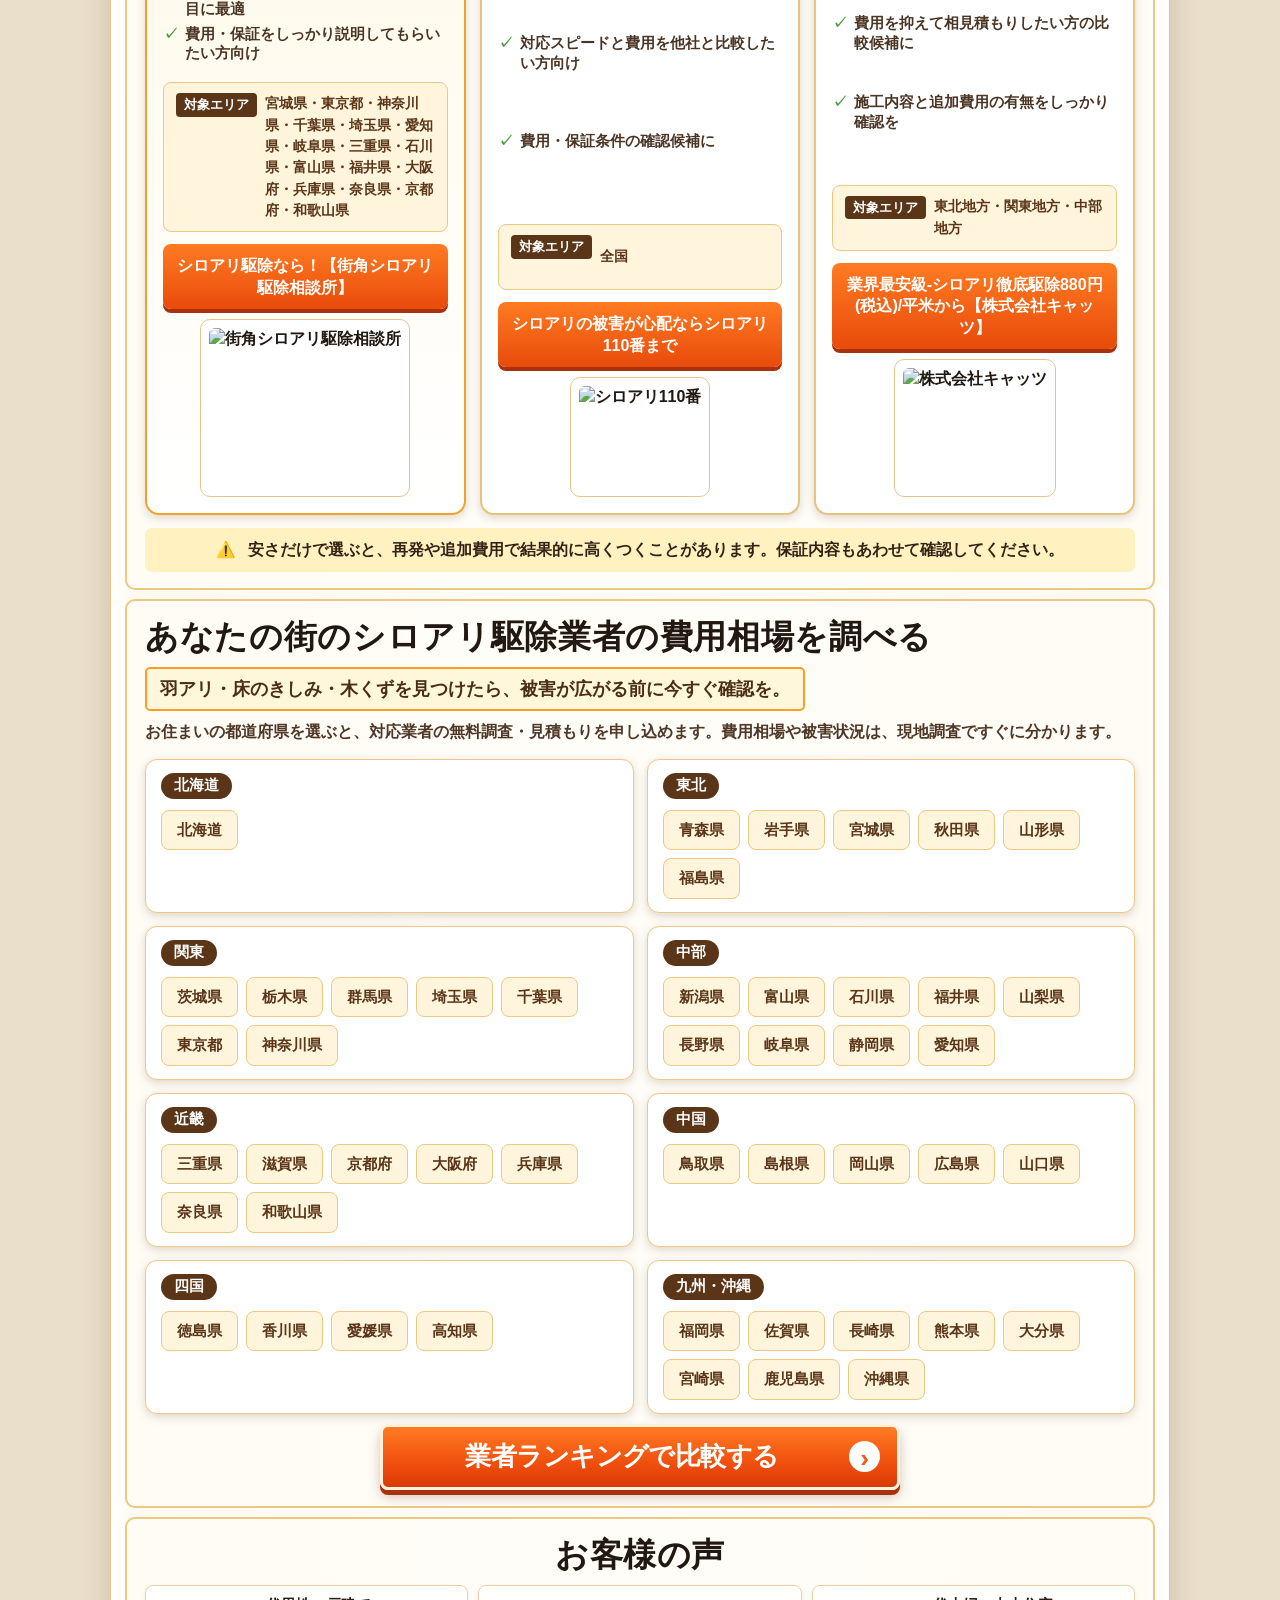
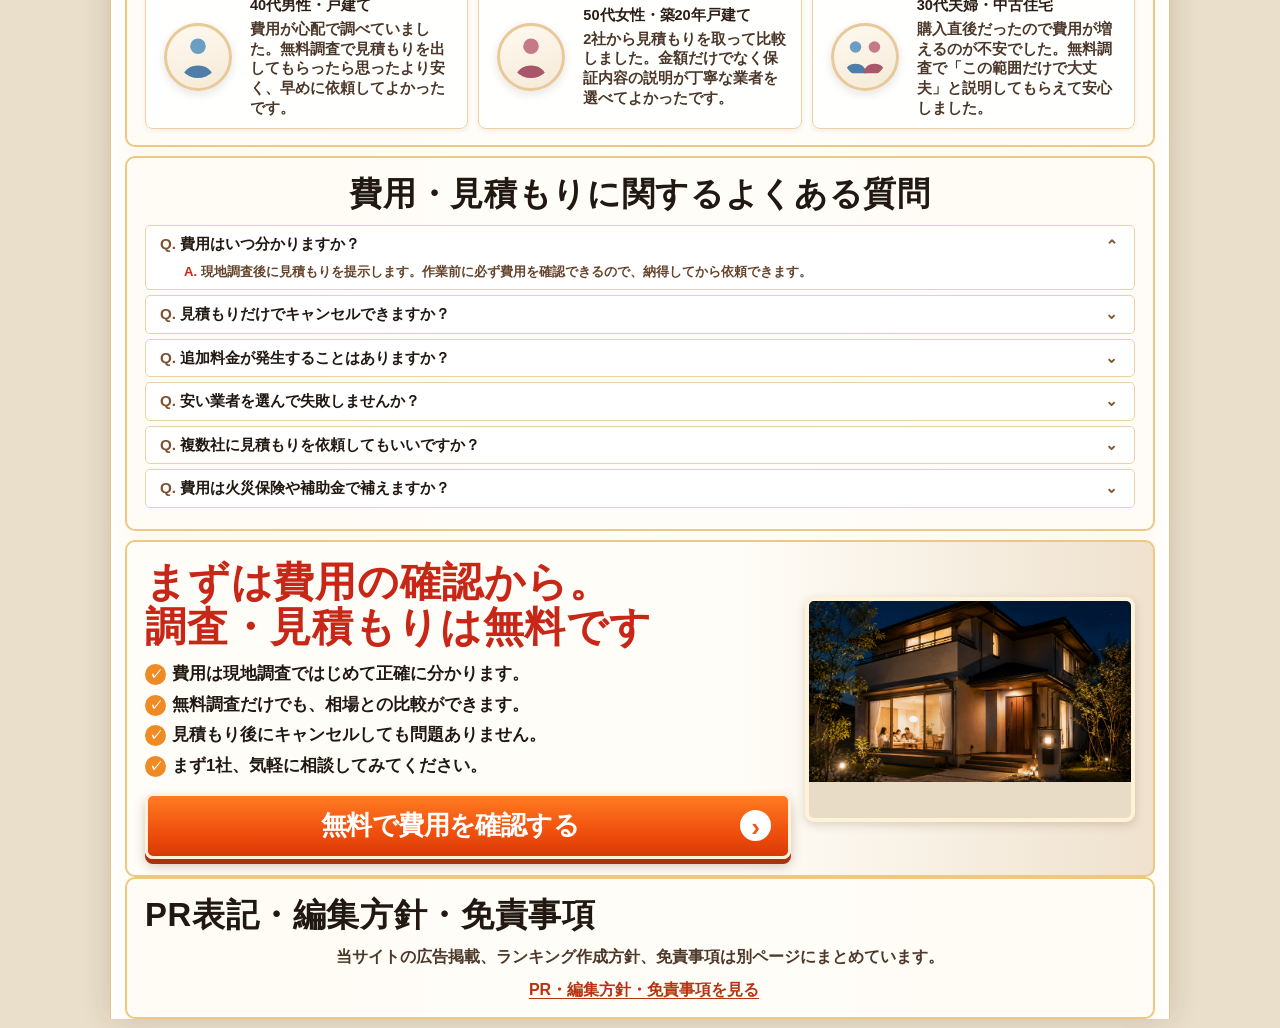
==== commit 99b21aab: "都道府県エリアの凡例と業者リンク先の注釈を削除 アフィリエイト業者の凡例と「どこにつながるか」の注記を全LPから 削除。凡例が無くなったためチップの色分けも統一（リンク先は維持）。  Co-Autho" ====
--- a/cost.html
+++ b/cost.html
@@ -261,10 +261,6 @@
         <h2 id="area-finder-title">あなたの街のシロアリ駆除業者の費用相場を調べる</h2>
         <p class="lead-box">羽アリ・床のきしみ・木くずを見つけたら、被害が広がる前に今すぐ確認を。</p>
         <p class="body-copy">お住まいの都道府県を選ぶと、対応業者の<b>無料調査・見積もり</b>を申し込めます。費用相場や被害状況は、現地調査ですぐに分かります。</p>
-        <p class="area-legend">
-          <span class="machikado"><i></i>街角シロアリ駆除相談所（対応16都府県）</span>
-          <span class="other"><i></i>シロアリ110番（上記以外・全国対応）</span>
-        </p>
         <div class="area-region-list">
           <div class="area-region">
             <h3>北海道</h3>
@@ -354,7 +350,6 @@
             </ul>
           </div>
         </div>
-        <p class="hint">※都道府県により対応業者が異なります。色付きの地域は街角シロアリ駆除相談所、それ以外はシロアリ110番（全国対応）につながります。最新の対応状況・料金は各公式サイトでご確認ください。</p>
         <a class="cta-button narrow" href="#affiliate-ranking">業者ランキングで比較する</a>
       </section>
 
--- a/styles.css
+++ b/styles.css
@@ -1513,21 +1513,6 @@
 .pref-grid a:hover, .pref-grid a:focus-visible {
   background: var(--orange); color: #fff; transform: translateY(-2px);
 }
-.pref-grid a.machikado {
-  background: #ffe8d3; border-color: var(--orange); color: var(--orange-dark);
-}
-.pref-grid a.machikado:hover, .pref-grid a.machikado:focus-visible {
-  background: var(--orange); color: #fff;
-}
-.area-legend {
-  display: flex; flex-wrap: wrap; gap: 8px 18px;
-  margin: 12px 0 4px; font-size: .85rem; font-weight: 700; color: var(--brown);
-}
-.area-legend span { display: inline-flex; align-items: center; gap: 7px; }
-.area-legend i { width: 15px; height: 15px; border-radius: 4px; }
-.area-legend .machikado i { background: #ffe8d3; border: 1px solid var(--orange); }
-.area-legend .other i { background: #fff5dd; border: 1px solid var(--line); }
-
 /* 目次 */
 .toc-list {
   display: grid; gap: 9px; margin: 14px 0 2px; padding: 0;
